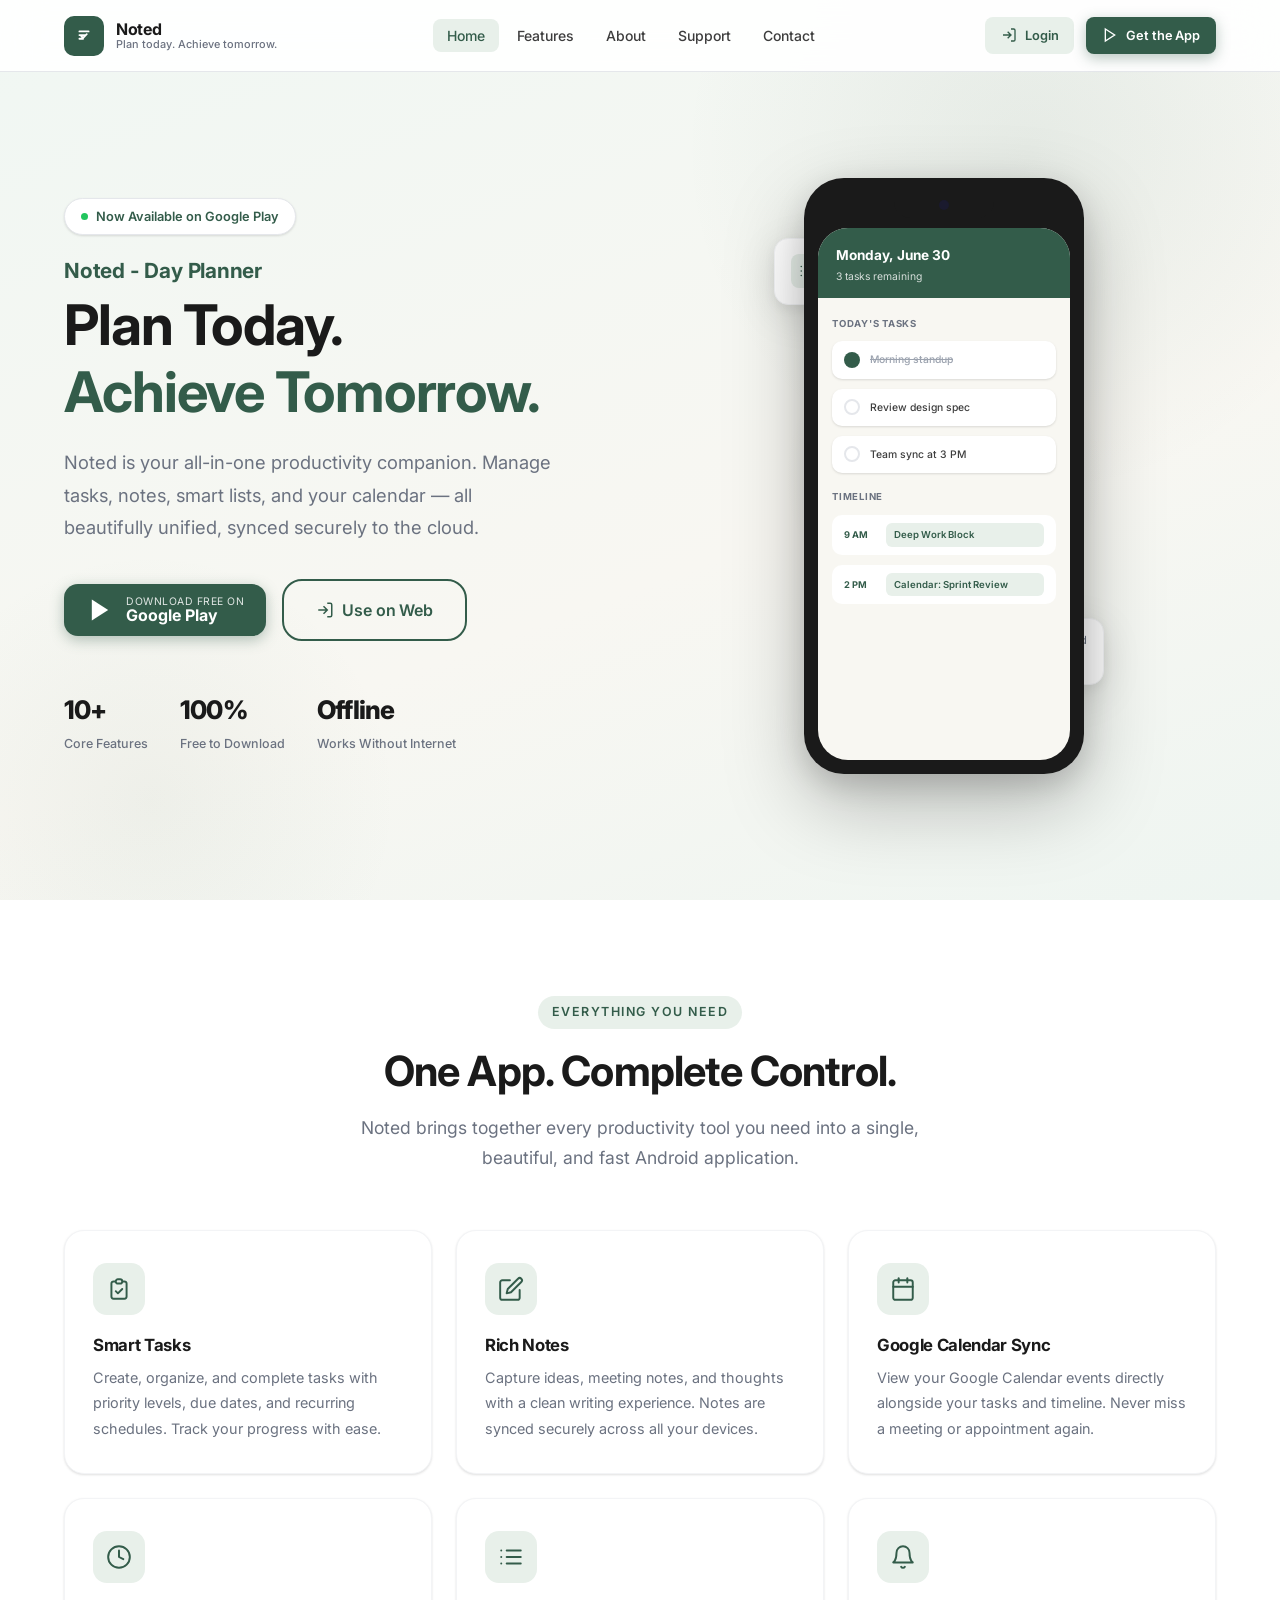
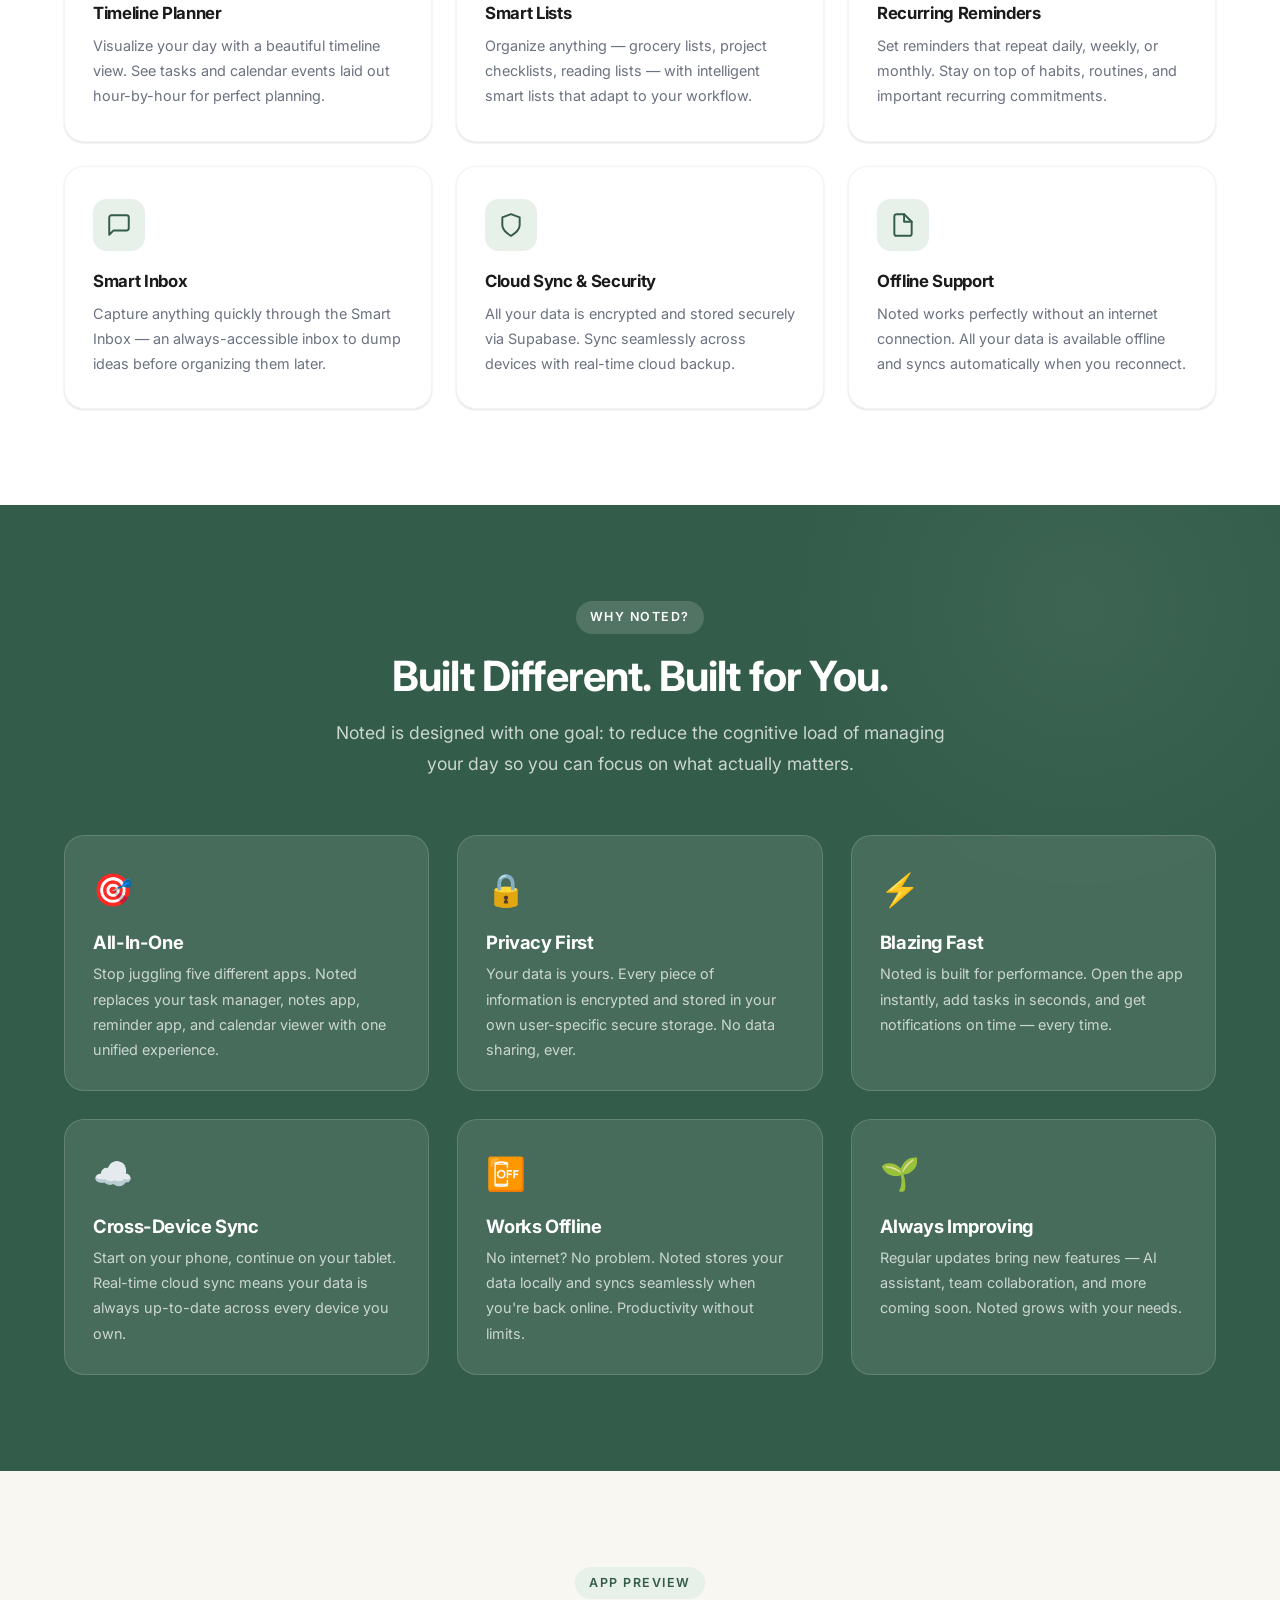
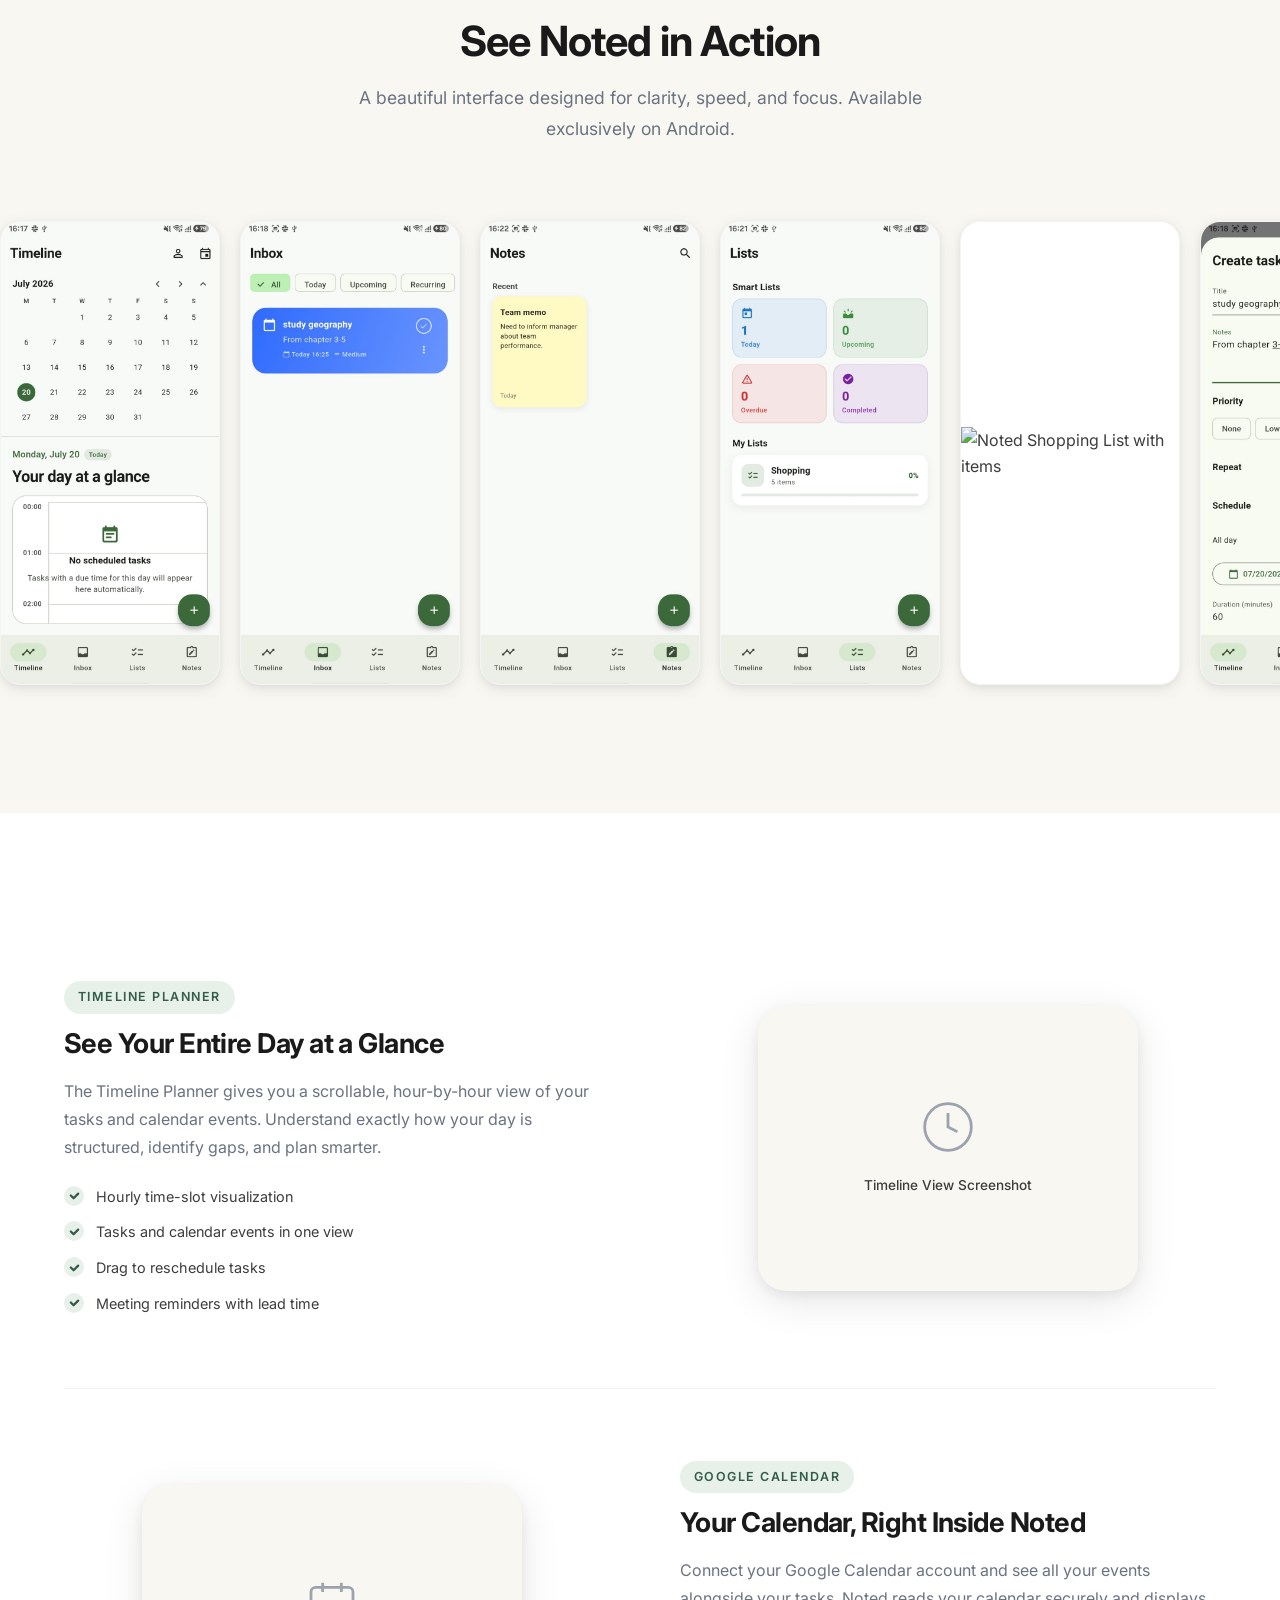
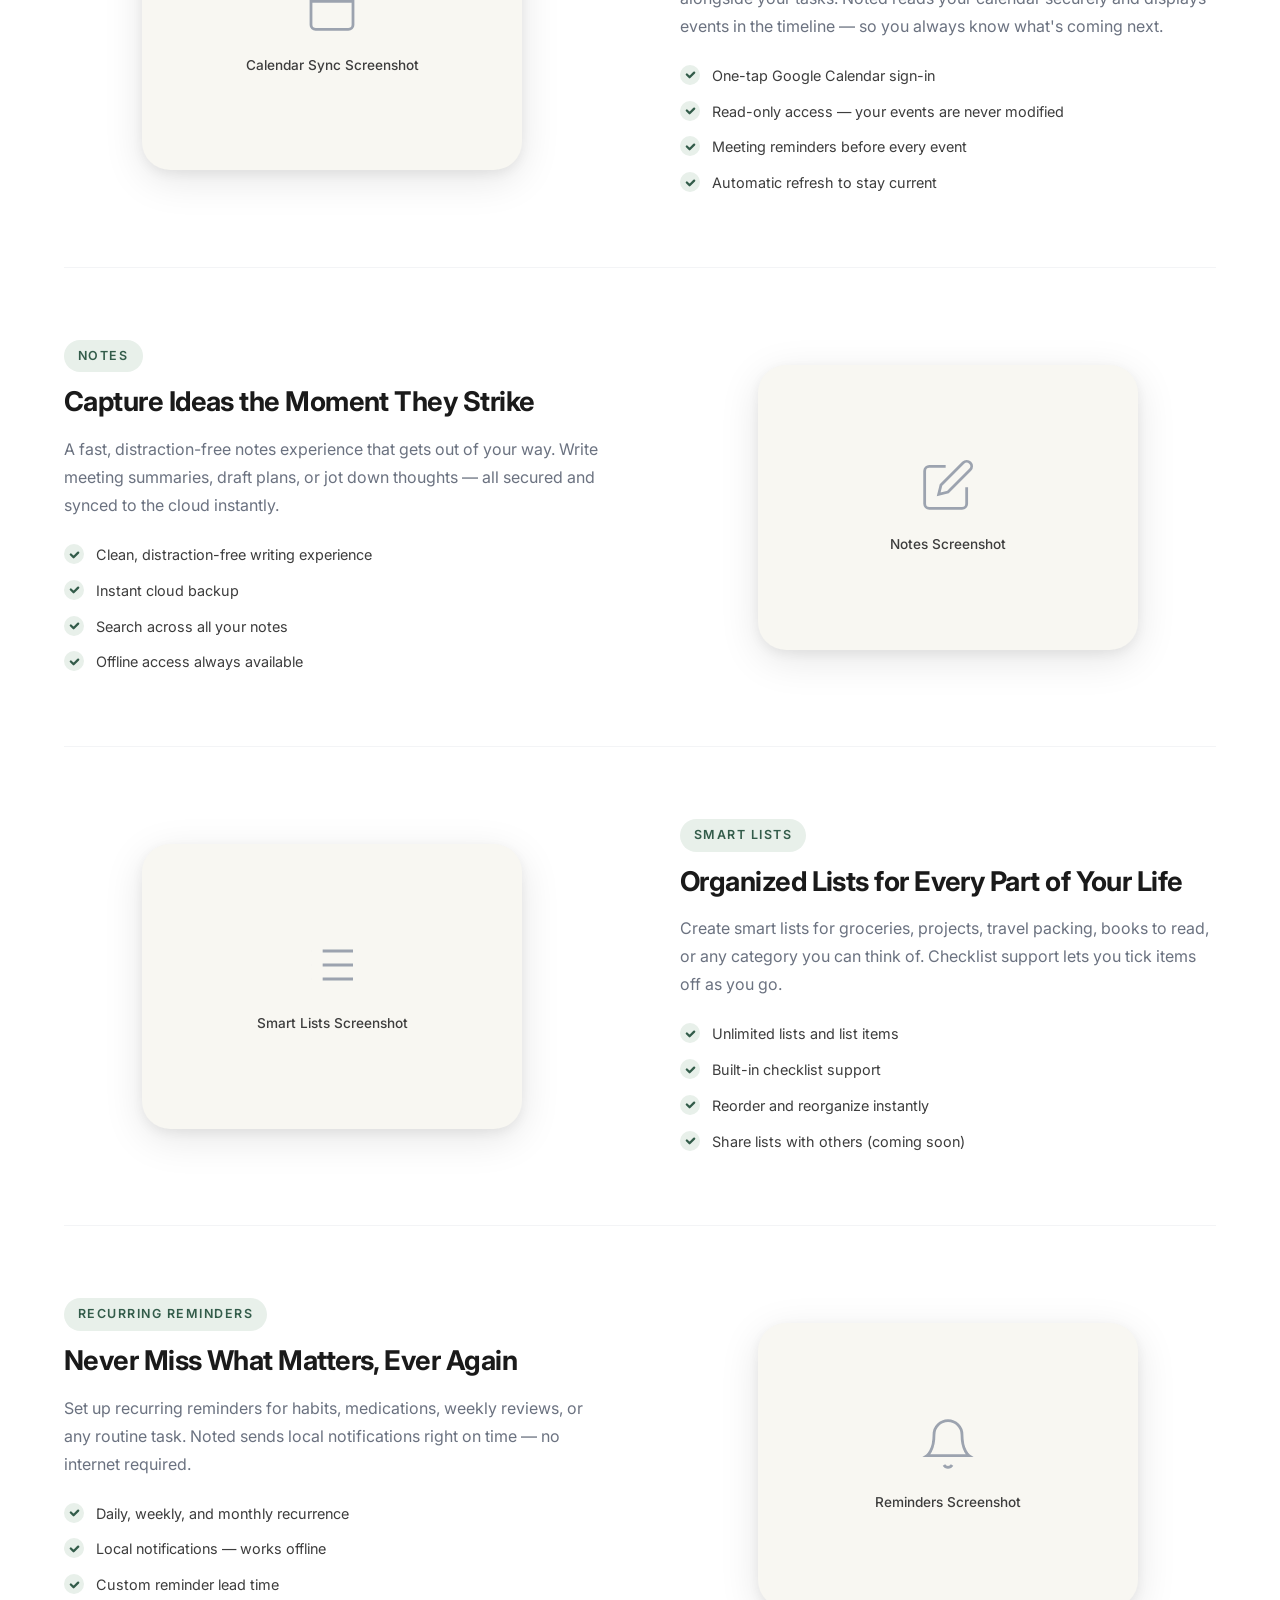
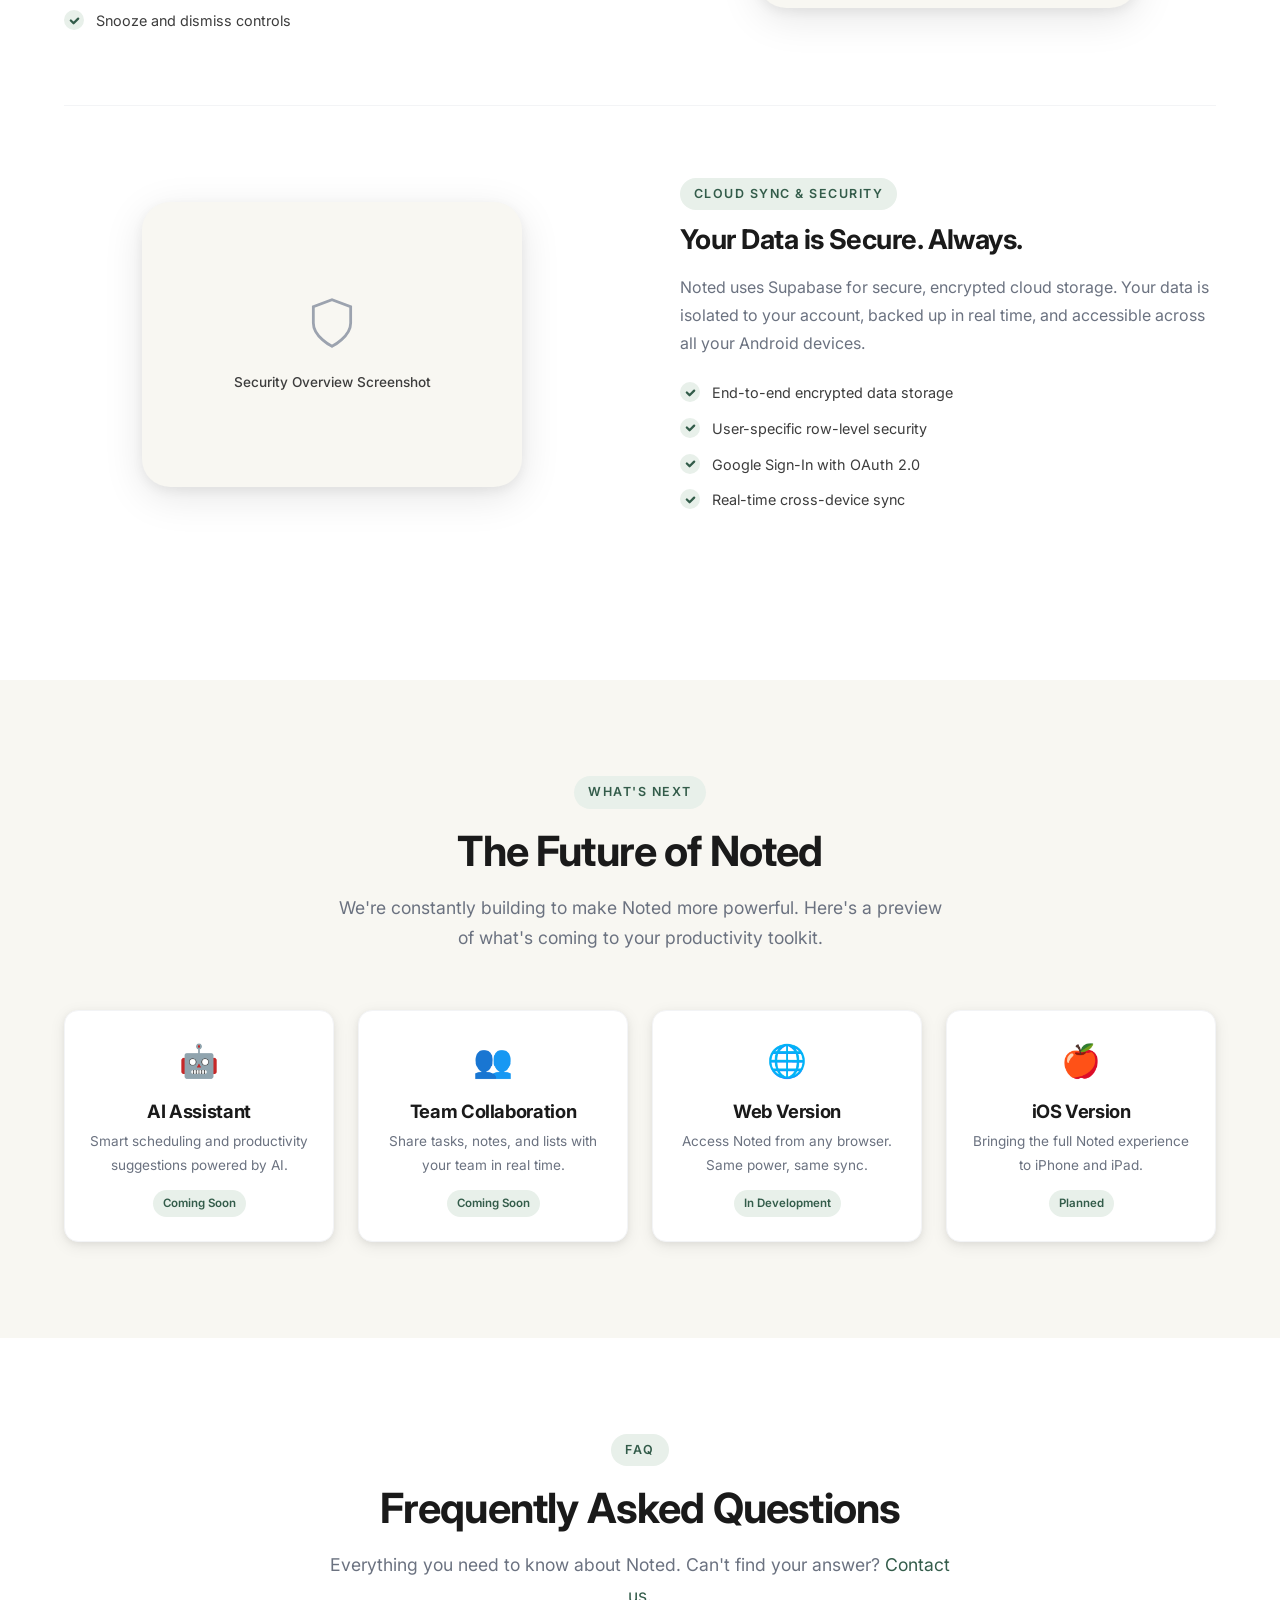
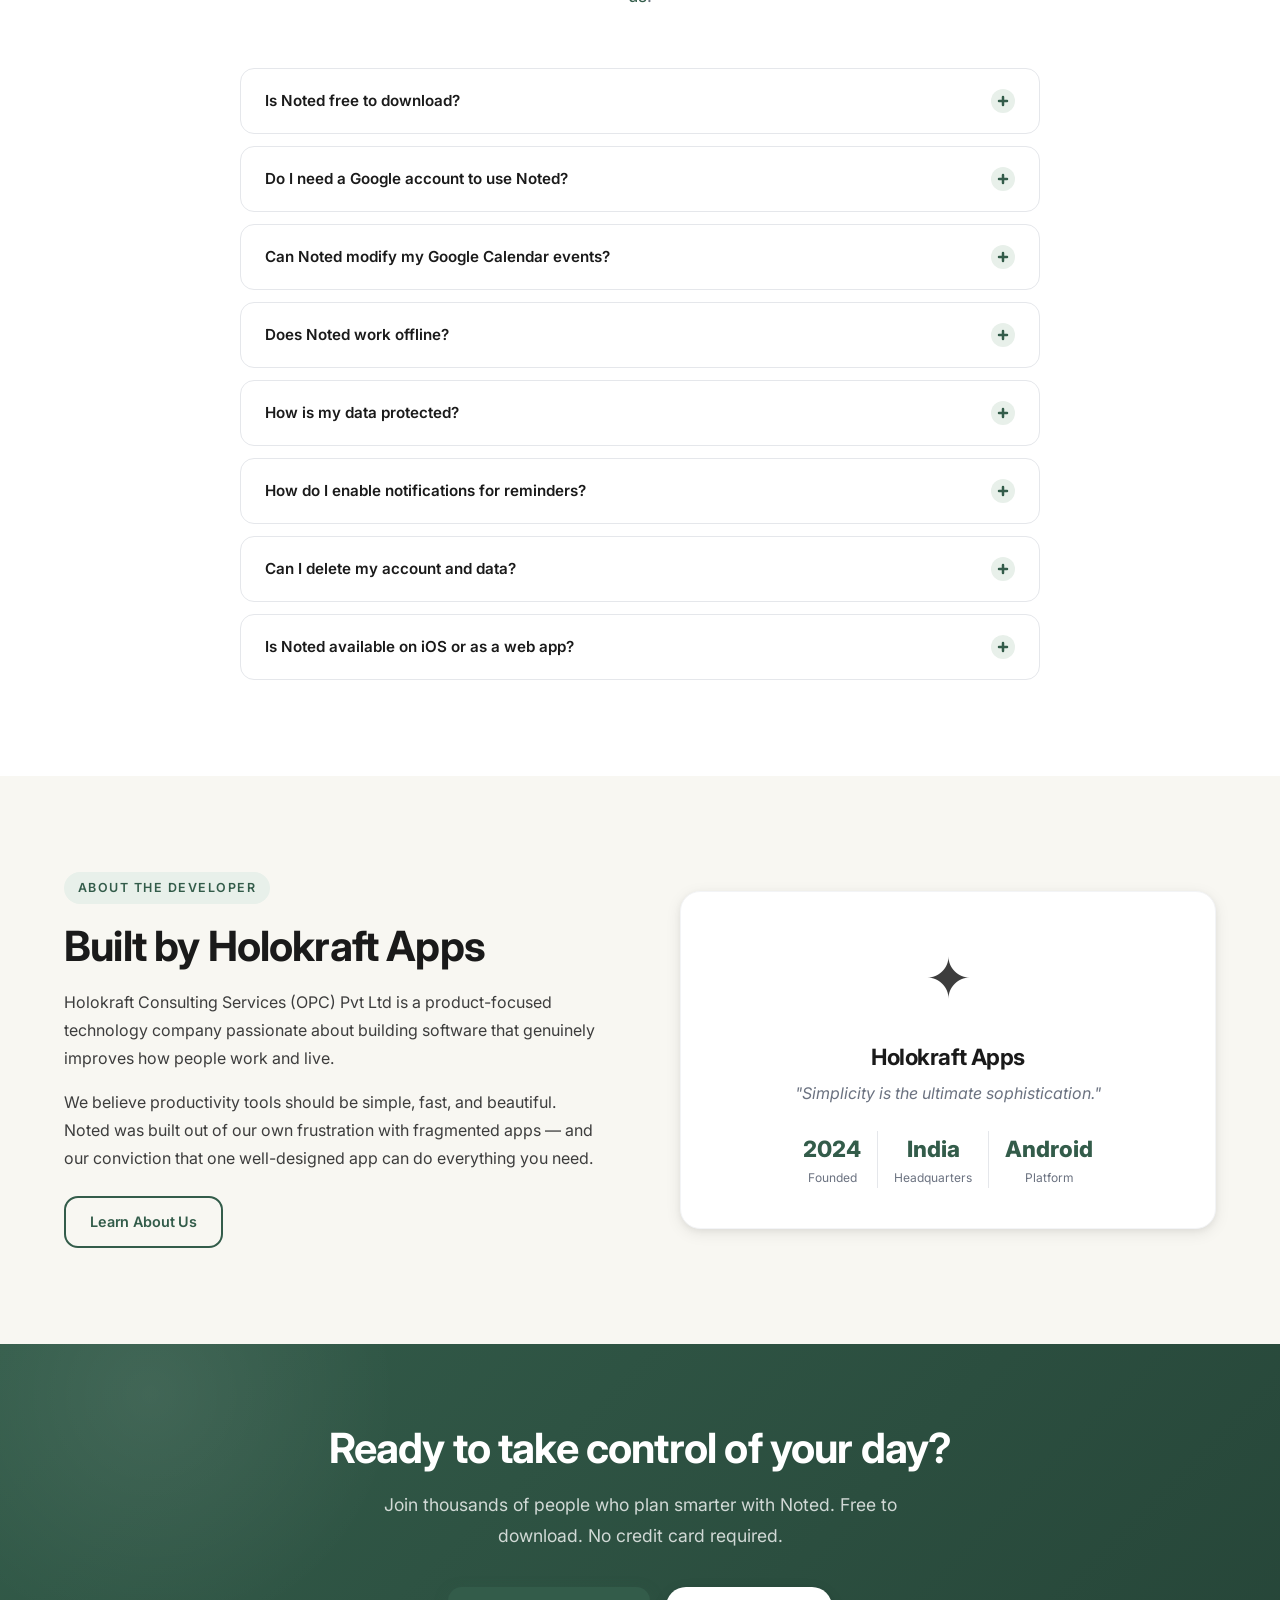
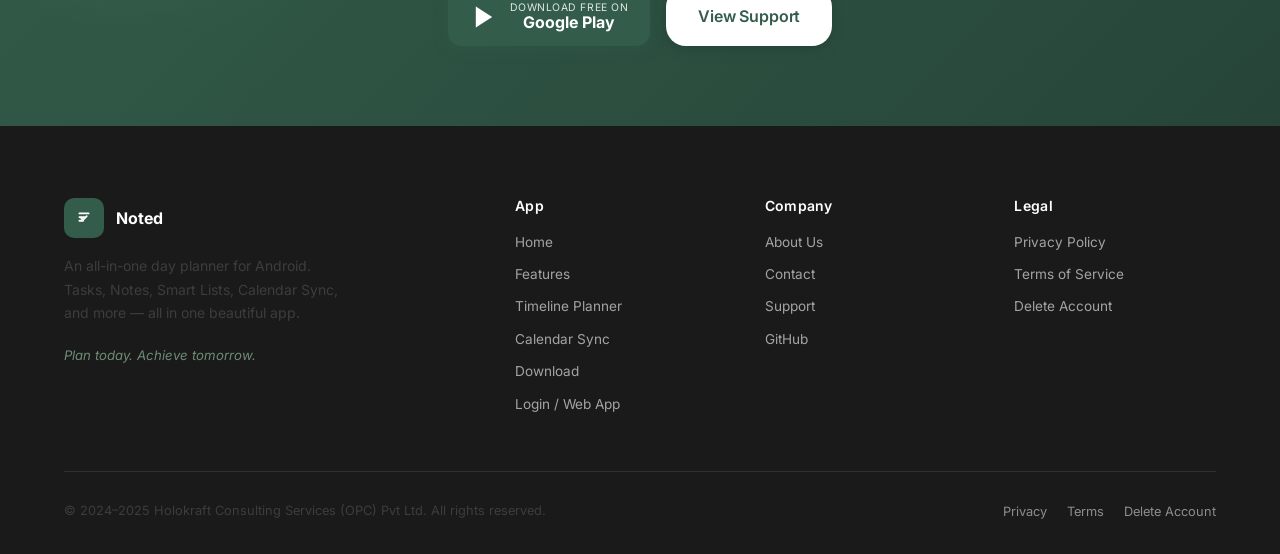
==== index.html @ 6a2d9801 "Initial commit: Noted landing website with Login button" ====
<!DOCTYPE html>
<html lang="en">
<head>
  <meta charset="UTF-8" />
  <meta name="viewport" content="width=device-width, initial-scale=1.0" />
  <meta name="google-site-verification" content="kivEXV7plf2TeI4MAMBoyVJ9rOgd-6QzUGLVrRalGFM" />
  <title>Noted - Day Planner | Plan Today. Achieve Tomorrow.</title>
  <meta name="description" content="Noted is an all-in-one day planner for Android. Manage tasks, notes, smart lists, calendar sync, and recurring reminders — all from one beautiful app. Download free on Google Play." />
  <meta name="keywords" content="day planner app, productivity app, task manager, google calendar sync, notes app, android planner, todo list, recurring reminders" />
  <meta name="author" content="Holokraft Consulting Services (OPC) Pvt Ltd" />
  <meta name="robots" content="index, follow" />
  <link rel="canonical" href="https://the-noted.in" />

  <!-- Open Graph -->
  <meta property="og:type" content="website" />
  <meta property="og:url" content="https://the-noted.in" />
  <meta property="og:title" content="Noted - Day Planner | Plan Today. Achieve Tomorrow." />
  <meta property="og:description" content="Noted is an all-in-one productivity app for Android. Tasks, Notes, Smart Lists, Google Calendar Sync, Timeline Planner, and more — all secured with cloud sync." />
  <meta property="og:image" content="https://the-noted.in/assets/images/og-image.png" />
  <meta property="og:image:width" content="1200" />
  <meta property="og:image:height" content="630" />
  <meta property="og:site_name" content="Noted - Day Planner" />

  <!-- Twitter Card -->
  <meta name="twitter:card" content="summary_large_image" />
  <meta name="twitter:title" content="Noted - Day Planner | Plan Today. Achieve Tomorrow." />
  <meta name="twitter:description" content="All-in-one productivity app for Android. Manage your day with Tasks, Notes, Smart Lists, Calendar Sync, and more." />
  <meta name="twitter:image" content="https://the-noted.in/assets/images/og-image.png" />

  <!-- Favicon -->
  <link rel="icon" type="image/svg+xml" href="assets/images/favicon.svg" />
  <link rel="alternate icon" href="assets/images/favicon.ico" />
  <link rel="apple-touch-icon" href="assets/images/apple-touch-icon.png" />

  <!-- Fonts -->
  <link rel="preconnect" href="https://fonts.googleapis.com" />
  <link rel="preconnect" href="https://fonts.gstatic.com" crossorigin />
  <link href="https://fonts.googleapis.com/css2?family=Inter:wght@400;500;600;700;800&display=swap" rel="stylesheet" />

  <!-- Stylesheet -->
  <link rel="stylesheet" href="assets/css/style.css" />

  <!-- Structured Data -->
  <script type="application/ld+json">
  {
    "@context": "https://schema.org",
    "@type": "MobileApplication",
    "name": "Noted - Day Planner",
    "description": "All-in-one productivity app for Android. Manage tasks, notes, smart lists, calendar sync, and recurring reminders.",
    "operatingSystem": "Android",
    "applicationCategory": "ProductivityApplication",
    "offers": { "@type": "Offer", "price": "0", "priceCurrency": "USD" },
    "author": {
      "@type": "Organization",
      "name": "Holokraft Consulting Services (OPC) Pvt Ltd",
      "url": "https://the-noted.in"
    },
    "url": "https://play.google.com/store/apps/details?id=com.holokraftinc.noted"
  }
  </script>
</head>
<body>

<!-- Preloader -->
<div class="preloader" aria-hidden="true">
  <div class="preloader-icon">
    <svg viewBox="0 0 24 24" aria-hidden="true"><path d="M9 12l2 2 4-4M21 12a9 9 0 11-18 0 9 9 0 0118 0z"/></svg>
  </div>
</div>

<!-- ── Navigation ─────────────────────────────────────── -->
<header>
  <nav class="navbar" role="navigation" aria-label="Main navigation">
    <div class="container navbar-inner">
      <a href="index.html" class="nav-brand" aria-label="Noted Home">
        <div class="nav-logo" aria-hidden="true">
          <svg viewBox="0 0 24 24" aria-hidden="true"><path d="M9 12l2 2 4-4M7 7h10M7 11h6M7 15h4"/></svg>
        </div>
        <div class="nav-brand-text">
          <span class="nav-brand-name">Noted</span>
          <span class="nav-brand-tagline">Plan today. Achieve tomorrow.</span>
        </div>
      </a>

      <ul class="nav-links" role="list">
        <li><a href="index.html" class="nav-link active">Home</a></li>
        <li><a href="#features" class="nav-link">Features</a></li>
        <li><a href="about.html" class="nav-link">About</a></li>
        <li><a href="support.html" class="nav-link">Support</a></li>
        <li><a href="contact.html" class="nav-link">Contact</a></li>
      </ul>

      <div class="nav-cta">
        <a href="https://the-noted.in/app/" class="btn btn-ghost btn-sm" aria-label="Login to Noted Web App">
          <svg width="16" height="16" viewBox="0 0 24 24" fill="none" stroke="currentColor" stroke-width="2" aria-hidden="true"><path d="M15 3h4a2 2 0 0 1 2 2v14a2 2 0 0 1-2 2h-4M10 17l5-5-5-5M15 12H3"/></svg>
          Login
        </a>
        <a href="https://play.google.com/store/apps/details?id=com.holokraftinc.noted" class="btn btn-primary btn-sm" target="_blank" rel="noopener noreferrer" aria-label="Download on Google Play">
          <svg width="16" height="16" viewBox="0 0 24 24" fill="none" stroke="currentColor" stroke-width="2" aria-hidden="true"><path d="M5 3l14 9-14 9V3z"/></svg>
          Get the App
        </a>
      </div>

      <button class="hamburger" aria-label="Toggle menu" aria-expanded="false" aria-controls="mobileMenu">
        <span></span><span></span><span></span>
      </button>
    </div>
  </nav>

  <!-- Mobile Menu -->
  <div class="mobile-menu" id="mobileMenu" role="menu">
    <a href="index.html" class="nav-link active" role="menuitem">Home</a>
    <a href="#features" class="nav-link" role="menuitem">Features</a>
    <a href="about.html" class="nav-link" role="menuitem">About</a>
    <a href="support.html" class="nav-link" role="menuitem">Support</a>
    <a href="contact.html" class="nav-link" role="menuitem">Contact</a>
    <a href="privacy.html" class="nav-link" role="menuitem">Privacy Policy</a>
    <div class="mobile-menu-cta">
      <a href="https://the-noted.in/app/" class="btn btn-outline" style="width:100%;justify-content:center;margin-bottom:8px;">Login to Web App</a>
      <a href="https://play.google.com/store/apps/details?id=com.holokraftinc.noted" class="btn btn-primary" target="_blank" rel="noopener noreferrer" style="width:100%;justify-content:center;">Download on Google Play</a>
    </div>
  </div>
</header>

<main>

<!-- ── Hero Section ───────────────────────────────────── -->
<section class="hero" aria-labelledby="hero-heading">
  <div class="container">
    <div class="hero-inner">
      <div class="hero-content">
        <div class="hero-badge">
          <span class="hero-badge-dot" aria-hidden="true"></span>
          Now Available on Google Play
        </div>

        <h1 class="hero-title" id="hero-heading">
          <span style="font-size:clamp(1rem,2.5vw,1.3rem);font-weight:700;color:var(--primary);letter-spacing:-0.01em;display:block;margin-bottom:8px;">Noted - Day Planner</span>
          Plan Today.<br/>
          <span class="highlight">Achieve Tomorrow.</span>
        </h1>

        <p class="hero-subtitle">
          Noted is your all-in-one productivity companion. Manage tasks, notes, smart lists, and your calendar — all beautifully unified, synced securely to the cloud.
        </p>

        <div class="hero-actions">
          <a href="https://play.google.com/store/apps/details?id=com.holokraftinc.noted" class="play-badge" target="_blank" rel="noopener noreferrer" aria-label="Get Noted on Google Play">
            <svg class="play-badge-icon" viewBox="0 0 24 24" fill="none" stroke="white" stroke-width="1.5" aria-hidden="true"><path d="M5 3l14 9-14 9V3z" fill="white" stroke="none"/></svg>
            <div class="play-badge-text">
              <span class="play-badge-sub">Download Free on</span>
              <span class="play-badge-name">Google Play</span>
            </div>
          </a>
          <a href="https://the-noted.in/app/" class="btn btn-outline btn-lg" aria-label="Login to Noted Web App">
            <svg width="18" height="18" viewBox="0 0 24 24" fill="none" stroke="currentColor" stroke-width="2" aria-hidden="true"><path d="M15 3h4a2 2 0 0 1 2 2v14a2 2 0 0 1-2 2h-4M10 17l5-5-5-5M15 12H3"/></svg>
            Use on Web
          </a>
        </div>

        <div class="hero-stats" role="list">
          <div class="hero-stat" role="listitem">
            <span class="hero-stat-value">10+</span>
            <span class="hero-stat-label">Core Features</span>
          </div>
          <div class="hero-stat" role="listitem">
            <span class="hero-stat-value">100%</span>
            <span class="hero-stat-label">Free to Download</span>
          </div>
          <div class="hero-stat" role="listitem">
            <span class="hero-stat-value">Offline</span>
            <span class="hero-stat-label">Works Without Internet</span>
          </div>
        </div>
      </div>

      <!-- Phone Mockup -->
      <div class="hero-visual" aria-hidden="true">
        <div class="hero-phone-wrapper">
          <div class="hero-phone-glow"></div>
          <div class="hero-phone">
            <div class="phone-mockup">
              <div class="phone-notch"></div>
              <div class="phone-screen">
                <div class="phone-app-bar">
                  <div class="phone-app-bar-title">Monday, June 30</div>
                  <div class="phone-app-bar-date">3 tasks remaining</div>
                </div>
                <div class="phone-content">
                  <div class="phone-timeline-label">Today's Tasks</div>
                  <div class="phone-task">
                    <div class="phone-task-check done"></div>
                    <span class="phone-task-text done">Morning standup</span>
                  </div>
                  <div class="phone-task">
                    <div class="phone-task-check todo"></div>
                    <span class="phone-task-text">Review design spec</span>
                  </div>
                  <div class="phone-task">
                    <div class="phone-task-check todo"></div>
                    <span class="phone-task-text">Team sync at 3 PM</span>
                  </div>

                  <div class="phone-timeline-label" style="margin-top:6px;">Timeline</div>
                  <div class="phone-time-slot">
                    <span class="phone-time">9 AM</span>
                    <div class="phone-event">
                      <div class="phone-event-title">Deep Work Block</div>
                    </div>
                  </div>
                  <div class="phone-time-slot">
                    <span class="phone-time">2 PM</span>
                    <div class="phone-event">
                      <div class="phone-event-title">Calendar: Sprint Review</div>
                    </div>
                  </div>
                </div>
              </div>
            </div>
          </div>

          <!-- Floating Cards -->
          <div class="floating-card floating-card-1">
            <div class="fc-icon">
              <svg viewBox="0 0 24 24" aria-hidden="true"><path d="M8 6h13M8 12h13M8 18h13M3 6h.01M3 12h.01M3 18h.01" stroke-linecap="round"/></svg>
            </div>
            <div>
              <div class="fc-label">Tasks Today</div>
              <div class="fc-value">4 / 7 Done</div>
            </div>
          </div>

          <div class="floating-card floating-card-2">
            <div class="fc-icon">
              <svg viewBox="0 0 24 24" aria-hidden="true"><rect x="3" y="4" width="18" height="18" rx="2" ry="2"/><line x1="16" y1="2" x2="16" y2="6"/><line x1="8" y1="2" x2="8" y2="6"/><line x1="3" y1="10" x2="21" y2="10"/></svg>
            </div>
            <div>
              <div class="fc-label">Calendar Synced</div>
              <div class="fc-value">3 Events</div>
            </div>
          </div>
        </div>
      </div>
    </div>
  </div>
</section>

<!-- ── Features Overview ──────────────────────────────── -->
<section class="section-pad bg-white" id="features" aria-labelledby="features-heading">
  <div class="container">
    <div class="section-header centered fade-in">
      <div class="section-label">Everything You Need</div>
      <h2 class="section-title" id="features-heading">One App. Complete Control.</h2>
      <p class="section-subtitle">Noted brings together every productivity tool you need into a single, beautiful, and fast Android application.</p>
    </div>

    <div class="features-grid">
      <!-- Feature 1 -->
      <article class="feature-card fade-in fade-in-delay-1">
        <div class="feature-icon" aria-hidden="true">
          <svg viewBox="0 0 24 24"><path d="M9 5H7a2 2 0 00-2 2v12a2 2 0 002 2h10a2 2 0 002-2V7a2 2 0 00-2-2h-2M9 5a2 2 0 002 2h2a2 2 0 002-2M9 5a2 2 0 012-2h2a2 2 0 012 2m-6 9l2 2 4-4"/></svg>
        </div>
        <h4>Smart Tasks</h4>
        <p>Create, organize, and complete tasks with priority levels, due dates, and recurring schedules. Track your progress with ease.</p>
      </article>

      <!-- Feature 2 -->
      <article class="feature-card fade-in fade-in-delay-2">
        <div class="feature-icon" aria-hidden="true">
          <svg viewBox="0 0 24 24"><path d="M11 4H4a2 2 0 00-2 2v14a2 2 0 002 2h14a2 2 0 002-2v-7"/><path d="M18.5 2.5a2.121 2.121 0 013 3L12 15l-4 1 1-4 9.5-9.5z"/></svg>
        </div>
        <h4>Rich Notes</h4>
        <p>Capture ideas, meeting notes, and thoughts with a clean writing experience. Notes are synced securely across all your devices.</p>
      </article>

      <!-- Feature 3 -->
      <article class="feature-card fade-in fade-in-delay-3">
        <div class="feature-icon" aria-hidden="true">
          <svg viewBox="0 0 24 24"><rect x="3" y="4" width="18" height="18" rx="2" ry="2"/><line x1="16" y1="2" x2="16" y2="6"/><line x1="8" y1="2" x2="8" y2="6"/><line x1="3" y1="10" x2="21" y2="10"/></svg>
        </div>
        <h4>Google Calendar Sync</h4>
        <p>View your Google Calendar events directly alongside your tasks and timeline. Never miss a meeting or appointment again.</p>
      </article>

      <!-- Feature 4 -->
      <article class="feature-card fade-in fade-in-delay-1">
        <div class="feature-icon" aria-hidden="true">
          <svg viewBox="0 0 24 24"><circle cx="12" cy="12" r="10"/><polyline points="12 6 12 12 16 14"/></svg>
        </div>
        <h4>Timeline Planner</h4>
        <p>Visualize your day with a beautiful timeline view. See tasks and calendar events laid out hour-by-hour for perfect planning.</p>
      </article>

      <!-- Feature 5 -->
      <article class="feature-card fade-in fade-in-delay-2">
        <div class="feature-icon" aria-hidden="true">
          <svg viewBox="0 0 24 24"><line x1="8" y1="6" x2="21" y2="6"/><line x1="8" y1="12" x2="21" y2="12"/><line x1="8" y1="18" x2="21" y2="18"/><line x1="3" y1="6" x2="3.01" y2="6"/><line x1="3" y1="12" x2="3.01" y2="12"/><line x1="3" y1="18" x2="3.01" y2="18"/></svg>
        </div>
        <h4>Smart Lists</h4>
        <p>Organize anything — grocery lists, project checklists, reading lists — with intelligent smart lists that adapt to your workflow.</p>
      </article>

      <!-- Feature 6 -->
      <article class="feature-card fade-in fade-in-delay-3">
        <div class="feature-icon" aria-hidden="true">
          <svg viewBox="0 0 24 24"><path d="M18 8A6 6 0 006 8c0 7-3 9-3 9h18s-3-2-3-9"/><path d="M13.73 21a2 2 0 01-3.46 0"/></svg>
        </div>
        <h4>Recurring Reminders</h4>
        <p>Set reminders that repeat daily, weekly, or monthly. Stay on top of habits, routines, and important recurring commitments.</p>
      </article>

      <!-- Feature 7 -->
      <article class="feature-card fade-in fade-in-delay-1">
        <div class="feature-icon" aria-hidden="true">
          <svg viewBox="0 0 24 24"><path d="M21 15a2 2 0 01-2 2H7l-4 4V5a2 2 0 012-2h14a2 2 0 012 2z"/></svg>
        </div>
        <h4>Smart Inbox</h4>
        <p>Capture anything quickly through the Smart Inbox — an always-accessible inbox to dump ideas before organizing them later.</p>
      </article>

      <!-- Feature 8 -->
      <article class="feature-card fade-in fade-in-delay-2">
        <div class="feature-icon" aria-hidden="true">
          <svg viewBox="0 0 24 24"><path d="M12 22s8-4 8-10V5l-8-3-8 3v7c0 6 8 10 8 10z"/></svg>
        </div>
        <h4>Cloud Sync & Security</h4>
        <p>All your data is encrypted and stored securely via Supabase. Sync seamlessly across devices with real-time cloud backup.</p>
      </article>

      <!-- Feature 9 -->
      <article class="feature-card fade-in fade-in-delay-3">
        <div class="feature-icon" aria-hidden="true">
          <svg viewBox="0 0 24 24"><path d="M13 2H6a2 2 0 00-2 2v16a2 2 0 002 2h12a2 2 0 002-2V9z"/><polyline points="13 2 13 9 20 9"/></svg>
        </div>
        <h4>Offline Support</h4>
        <p>Noted works perfectly without an internet connection. All your data is available offline and syncs automatically when you reconnect.</p>
      </article>
    </div>
  </div>
</section>

<!-- ── Why Choose Noted ───────────────────────────────── -->
<section class="why-choose" aria-labelledby="why-heading">
  <div class="container">
    <div class="section-header centered fade-in" style="position:relative;z-index:1;">
      <div class="section-label">Why Noted?</div>
      <h2 class="section-title" id="why-heading">Built Different. Built for You.</h2>
      <p class="section-subtitle">Noted is designed with one goal: to reduce the cognitive load of managing your day so you can focus on what actually matters.</p>
    </div>

    <div class="grid-3" style="position:relative;z-index:1;">
      <div class="why-card fade-in fade-in-delay-1">
        <div class="why-card-icon" aria-hidden="true">🎯</div>
        <h4>All-In-One</h4>
        <p>Stop juggling five different apps. Noted replaces your task manager, notes app, reminder app, and calendar viewer with one unified experience.</p>
      </div>
      <div class="why-card fade-in fade-in-delay-2">
        <div class="why-card-icon" aria-hidden="true">🔒</div>
        <h4>Privacy First</h4>
        <p>Your data is yours. Every piece of information is encrypted and stored in your own user-specific secure storage. No data sharing, ever.</p>
      </div>
      <div class="why-card fade-in fade-in-delay-3">
        <div class="why-card-icon" aria-hidden="true">⚡</div>
        <h4>Blazing Fast</h4>
        <p>Noted is built for performance. Open the app instantly, add tasks in seconds, and get notifications on time — every time.</p>
      </div>
      <div class="why-card fade-in fade-in-delay-1">
        <div class="why-card-icon" aria-hidden="true">☁️</div>
        <h4>Cross-Device Sync</h4>
        <p>Start on your phone, continue on your tablet. Real-time cloud sync means your data is always up-to-date across every device you own.</p>
      </div>
      <div class="why-card fade-in fade-in-delay-2">
        <div class="why-card-icon" aria-hidden="true">📴</div>
        <h4>Works Offline</h4>
        <p>No internet? No problem. Noted stores your data locally and syncs seamlessly when you're back online. Productivity without limits.</p>
      </div>
      <div class="why-card fade-in fade-in-delay-3">
        <div class="why-card-icon" aria-hidden="true">🌱</div>
        <h4>Always Improving</h4>
        <p>Regular updates bring new features — AI assistant, team collaboration, and more coming soon. Noted grows with your needs.</p>
      </div>
    </div>
  </div>
</section>

<!-- ── App Screenshots ─────────────────────────────────── -->
<section class="screenshots-section" aria-labelledby="screenshots-heading">
  <div class="container">
    <div class="section-header centered fade-in">
      <div class="section-label">App Preview</div>
      <h2 class="section-title" id="screenshots-heading">See Noted in Action</h2>
      <p class="section-subtitle">A beautiful interface designed for clarity, speed, and focus. Available exclusively on Android.</p>
    </div>
  </div>
  <div class="screenshots-scroll" role="list" aria-label="App screenshots">
    <div class="screenshot-item" role="listitem">
      <img src="assets/images/screenshots/timeline.png" alt="Noted Timeline View showing daily schedule and tasks" loading="lazy" />
    </div>
    <div class="screenshot-item" role="listitem">
      <img src="assets/images/screenshots/inbox.png" alt="Noted Inbox showing task list with priority and schedule" loading="lazy" />
    </div>
    <div class="screenshot-item" role="listitem">
      <img src="assets/images/screenshots/notes.png" alt="Noted Notes screen showing team memo" loading="lazy" />
    </div>
    <div class="screenshot-item" role="listitem">
      <img src="assets/images/screenshots/lists.png" alt="Noted Smart Lists showing Today, Upcoming, Overdue and Completed" loading="lazy" />
    </div>
    <div class="screenshot-item" role="listitem">
      <img src="assets/images/screenshots/shopping.png" alt="Noted Shopping List with items" loading="lazy" />
    </div>
    <div class="screenshot-item" role="listitem">
      <img src="assets/images/screenshots/create-task.png" alt="Noted Create Task screen with priority and schedule options" loading="lazy" />
    </div>
  </div>
</section>

<!-- ── Timeline Planner Spotlight ────────────────────────── -->
<section class="section-pad" id="timeline" aria-labelledby="timeline-heading">
  <div class="container">
    <div class="feature-spotlight">
      <div class="feature-spot-content fade-in">
        <div class="section-label">Timeline Planner</div>
        <h3 id="timeline-heading">See Your Entire Day at a Glance</h3>
        <p>The Timeline Planner gives you a scrollable, hour-by-hour view of your tasks and calendar events. Understand exactly how your day is structured, identify gaps, and plan smarter.</p>
        <ul class="feature-list">
          <li class="feature-list-item">
            <span class="check" aria-hidden="true"><svg viewBox="0 0 12 12"><path d="M2 6l3 3 5-5" stroke-linecap="round" stroke-linejoin="round"/></svg></span>
            Hourly time-slot visualization
          </li>
          <li class="feature-list-item">
            <span class="check" aria-hidden="true"><svg viewBox="0 0 12 12"><path d="M2 6l3 3 5-5" stroke-linecap="round" stroke-linejoin="round"/></svg></span>
            Tasks and calendar events in one view
          </li>
          <li class="feature-list-item">
            <span class="check" aria-hidden="true"><svg viewBox="0 0 12 12"><path d="M2 6l3 3 5-5" stroke-linecap="round" stroke-linejoin="round"/></svg></span>
            Drag to reschedule tasks
          </li>
          <li class="feature-list-item">
            <span class="check" aria-hidden="true"><svg viewBox="0 0 12 12"><path d="M2 6l3 3 5-5" stroke-linecap="round" stroke-linejoin="round"/></svg></span>
            Meeting reminders with lead time
          </li>
        </ul>
      </div>
      <div class="feature-spot-visual fade-in">
        <div class="feature-spot-image" aria-label="Timeline planner screenshot placeholder">
          <div style="text-align:center;color:var(--text-light);padding:24px;">
            <svg width="56" height="56" viewBox="0 0 24 24" fill="none" stroke="currentColor" stroke-width="1.2" aria-hidden="true"><circle cx="12" cy="12" r="10"/><polyline points="12 6 12 12 16 14"/></svg>
            <p style="margin-top:12px;font-size:0.85rem;font-weight:500;">Timeline View Screenshot</p>
          </div>
        </div>
      </div>
    </div>

    <!-- Google Calendar Sync -->
    <div class="feature-spotlight reverse" id="calendar" aria-labelledby="calendar-heading">
      <div class="feature-spot-content fade-in">
        <div class="section-label">Google Calendar</div>
        <h3 id="calendar-heading">Your Calendar, Right Inside Noted</h3>
        <p>Connect your Google Calendar account and see all your events alongside your tasks. Noted reads your calendar securely and displays events in the timeline — so you always know what's coming next.</p>
        <ul class="feature-list">
          <li class="feature-list-item">
            <span class="check" aria-hidden="true"><svg viewBox="0 0 12 12"><path d="M2 6l3 3 5-5" stroke-linecap="round" stroke-linejoin="round"/></svg></span>
            One-tap Google Calendar sign-in
          </li>
          <li class="feature-list-item">
            <span class="check" aria-hidden="true"><svg viewBox="0 0 12 12"><path d="M2 6l3 3 5-5" stroke-linecap="round" stroke-linejoin="round"/></svg></span>
            Read-only access — your events are never modified
          </li>
          <li class="feature-list-item">
            <span class="check" aria-hidden="true"><svg viewBox="0 0 12 12"><path d="M2 6l3 3 5-5" stroke-linecap="round" stroke-linejoin="round"/></svg></span>
            Meeting reminders before every event
          </li>
          <li class="feature-list-item">
            <span class="check" aria-hidden="true"><svg viewBox="0 0 12 12"><path d="M2 6l3 3 5-5" stroke-linecap="round" stroke-linejoin="round"/></svg></span>
            Automatic refresh to stay current
          </li>
        </ul>
      </div>
      <div class="feature-spot-visual fade-in">
        <div class="feature-spot-image" aria-label="Google Calendar sync screenshot placeholder">
          <div style="text-align:center;color:var(--text-light);padding:24px;">
            <svg width="56" height="56" viewBox="0 0 24 24" fill="none" stroke="currentColor" stroke-width="1.2" aria-hidden="true"><rect x="3" y="4" width="18" height="18" rx="2"/><line x1="3" y1="10" x2="21" y2="10"/><line x1="8" y1="2" x2="8" y2="6"/><line x1="16" y1="2" x2="16" y2="6"/></svg>
            <p style="margin-top:12px;font-size:0.85rem;font-weight:500;">Calendar Sync Screenshot</p>
          </div>
        </div>
      </div>
    </div>

    <!-- Notes -->
    <div class="feature-spotlight" id="notes" aria-labelledby="notes-heading">
      <div class="feature-spot-content fade-in">
        <div class="section-label">Notes</div>
        <h3 id="notes-heading">Capture Ideas the Moment They Strike</h3>
        <p>A fast, distraction-free notes experience that gets out of your way. Write meeting summaries, draft plans, or jot down thoughts — all secured and synced to the cloud instantly.</p>
        <ul class="feature-list">
          <li class="feature-list-item">
            <span class="check" aria-hidden="true"><svg viewBox="0 0 12 12"><path d="M2 6l3 3 5-5" stroke-linecap="round" stroke-linejoin="round"/></svg></span>
            Clean, distraction-free writing experience
          </li>
          <li class="feature-list-item">
            <span class="check" aria-hidden="true"><svg viewBox="0 0 12 12"><path d="M2 6l3 3 5-5" stroke-linecap="round" stroke-linejoin="round"/></svg></span>
            Instant cloud backup
          </li>
          <li class="feature-list-item">
            <span class="check" aria-hidden="true"><svg viewBox="0 0 12 12"><path d="M2 6l3 3 5-5" stroke-linecap="round" stroke-linejoin="round"/></svg></span>
            Search across all your notes
          </li>
          <li class="feature-list-item">
            <span class="check" aria-hidden="true"><svg viewBox="0 0 12 12"><path d="M2 6l3 3 5-5" stroke-linecap="round" stroke-linejoin="round"/></svg></span>
            Offline access always available
          </li>
        </ul>
      </div>
      <div class="feature-spot-visual fade-in">
        <div class="feature-spot-image" aria-label="Notes feature screenshot placeholder">
          <div style="text-align:center;color:var(--text-light);padding:24px;">
            <svg width="56" height="56" viewBox="0 0 24 24" fill="none" stroke="currentColor" stroke-width="1.2" aria-hidden="true"><path d="M11 4H4a2 2 0 00-2 2v14a2 2 0 002 2h14a2 2 0 002-2v-7"/><path d="M18.5 2.5a2.121 2.121 0 013 3L12 15l-4 1 1-4 9.5-9.5z"/></svg>
            <p style="margin-top:12px;font-size:0.85rem;font-weight:500;">Notes Screenshot</p>
          </div>
        </div>
      </div>
    </div>

    <!-- Smart Lists -->
    <div class="feature-spotlight reverse" id="lists" aria-labelledby="lists-heading">
      <div class="feature-spot-content fade-in">
        <div class="section-label">Smart Lists</div>
        <h3 id="lists-heading">Organized Lists for Every Part of Your Life</h3>
        <p>Create smart lists for groceries, projects, travel packing, books to read, or any category you can think of. Checklist support lets you tick items off as you go.</p>
        <ul class="feature-list">
          <li class="feature-list-item">
            <span class="check" aria-hidden="true"><svg viewBox="0 0 12 12"><path d="M2 6l3 3 5-5" stroke-linecap="round" stroke-linejoin="round"/></svg></span>
            Unlimited lists and list items
          </li>
          <li class="feature-list-item">
            <span class="check" aria-hidden="true"><svg viewBox="0 0 12 12"><path d="M2 6l3 3 5-5" stroke-linecap="round" stroke-linejoin="round"/></svg></span>
            Built-in checklist support
          </li>
          <li class="feature-list-item">
            <span class="check" aria-hidden="true"><svg viewBox="0 0 12 12"><path d="M2 6l3 3 5-5" stroke-linecap="round" stroke-linejoin="round"/></svg></span>
            Reorder and reorganize instantly
          </li>
          <li class="feature-list-item">
            <span class="check" aria-hidden="true"><svg viewBox="0 0 12 12"><path d="M2 6l3 3 5-5" stroke-linecap="round" stroke-linejoin="round"/></svg></span>
            Share lists with others (coming soon)
          </li>
        </ul>
      </div>
      <div class="feature-spot-visual fade-in">
        <div class="feature-spot-image" aria-label="Smart lists screenshot placeholder">
          <div style="text-align:center;color:var(--text-light);padding:24px;">
            <svg width="56" height="56" viewBox="0 0 24 24" fill="none" stroke="currentColor" stroke-width="1.2" aria-hidden="true"><line x1="8" y1="6" x2="21" y2="6"/><line x1="8" y1="12" x2="21" y2="12"/><line x1="8" y1="18" x2="21" y2="18"/><line x1="3" y1="6" x2="3.01" y2="6"/><line x1="3" y1="12" x2="3.01" y2="12"/><line x1="3" y1="18" x2="3.01" y2="18"/></svg>
            <p style="margin-top:12px;font-size:0.85rem;font-weight:500;">Smart Lists Screenshot</p>
          </div>
        </div>
      </div>
    </div>

    <!-- Recurring Reminders -->
    <div class="feature-spotlight" id="reminders" aria-labelledby="reminders-heading">
      <div class="feature-spot-content fade-in">
        <div class="section-label">Recurring Reminders</div>
        <h3 id="reminders-heading">Never Miss What Matters, Ever Again</h3>
        <p>Set up recurring reminders for habits, medications, weekly reviews, or any routine task. Noted sends local notifications right on time — no internet required.</p>
        <ul class="feature-list">
          <li class="feature-list-item">
            <span class="check" aria-hidden="true"><svg viewBox="0 0 12 12"><path d="M2 6l3 3 5-5" stroke-linecap="round" stroke-linejoin="round"/></svg></span>
            Daily, weekly, and monthly recurrence
          </li>
          <li class="feature-list-item">
            <span class="check" aria-hidden="true"><svg viewBox="0 0 12 12"><path d="M2 6l3 3 5-5" stroke-linecap="round" stroke-linejoin="round"/></svg></span>
            Local notifications — works offline
          </li>
          <li class="feature-list-item">
            <span class="check" aria-hidden="true"><svg viewBox="0 0 12 12"><path d="M2 6l3 3 5-5" stroke-linecap="round" stroke-linejoin="round"/></svg></span>
            Custom reminder lead time
          </li>
          <li class="feature-list-item">
            <span class="check" aria-hidden="true"><svg viewBox="0 0 12 12"><path d="M2 6l3 3 5-5" stroke-linecap="round" stroke-linejoin="round"/></svg></span>
            Snooze and dismiss controls
          </li>
        </ul>
      </div>
      <div class="feature-spot-visual fade-in">
        <div class="feature-spot-image" aria-label="Reminders feature screenshot placeholder">
          <div style="text-align:center;color:var(--text-light);padding:24px;">
            <svg width="56" height="56" viewBox="0 0 24 24" fill="none" stroke="currentColor" stroke-width="1.2" aria-hidden="true"><path d="M18 8A6 6 0 006 8c0 7-3 9-3 9h18s-3-2-3-9"/><path d="M13.73 21a2 2 0 01-3.46 0"/></svg>
            <p style="margin-top:12px;font-size:0.85rem;font-weight:500;">Reminders Screenshot</p>
          </div>
        </div>
      </div>
    </div>

    <!-- Cloud Sync & Security -->
    <div class="feature-spotlight reverse" id="security" aria-labelledby="security-heading">
      <div class="feature-spot-content fade-in">
        <div class="section-label">Cloud Sync &amp; Security</div>
        <h3 id="security-heading">Your Data is Secure. Always.</h3>
        <p>Noted uses Supabase for secure, encrypted cloud storage. Your data is isolated to your account, backed up in real time, and accessible across all your Android devices.</p>
        <ul class="feature-list">
          <li class="feature-list-item">
            <span class="check" aria-hidden="true"><svg viewBox="0 0 12 12"><path d="M2 6l3 3 5-5" stroke-linecap="round" stroke-linejoin="round"/></svg></span>
            End-to-end encrypted data storage
          </li>
          <li class="feature-list-item">
            <span class="check" aria-hidden="true"><svg viewBox="0 0 12 12"><path d="M2 6l3 3 5-5" stroke-linecap="round" stroke-linejoin="round"/></svg></span>
            User-specific row-level security
          </li>
          <li class="feature-list-item">
            <span class="check" aria-hidden="true"><svg viewBox="0 0 12 12"><path d="M2 6l3 3 5-5" stroke-linecap="round" stroke-linejoin="round"/></svg></span>
            Google Sign-In with OAuth 2.0
          </li>
          <li class="feature-list-item">
            <span class="check" aria-hidden="true"><svg viewBox="0 0 12 12"><path d="M2 6l3 3 5-5" stroke-linecap="round" stroke-linejoin="round"/></svg></span>
            Real-time cross-device sync
          </li>
        </ul>
      </div>
      <div class="feature-spot-visual fade-in">
        <div class="feature-spot-image" aria-label="Cloud sync and security screenshot placeholder">
          <div style="text-align:center;color:var(--text-light);padding:24px;">
            <svg width="56" height="56" viewBox="0 0 24 24" fill="none" stroke="currentColor" stroke-width="1.2" aria-hidden="true"><path d="M12 22s8-4 8-10V5l-8-3-8 3v7c0 6 8 10 8 10z"/></svg>
            <p style="margin-top:12px;font-size:0.85rem;font-weight:500;">Security Overview Screenshot</p>
          </div>
        </div>
      </div>
    </div>
  </div>
</section>

<!-- ── Coming Soon ────────────────────────────────────── -->
<section class="section-pad bg-secondary" aria-labelledby="coming-heading">
  <div class="container">
    <div class="section-header centered fade-in">
      <div class="section-label">What's Next</div>
      <h2 class="section-title" id="coming-heading">The Future of Noted</h2>
      <p class="section-subtitle">We're constantly building to make Noted more powerful. Here's a preview of what's coming to your productivity toolkit.</p>
    </div>
    <div class="grid-4 fade-in">
      <div class="card card-sm" style="text-align:center;">
        <div style="font-size:2rem;margin-bottom:12px;" aria-hidden="true">🤖</div>
        <h4 style="margin-bottom:8px;">AI Assistant</h4>
        <p style="font-size:0.85rem;color:var(--text-muted);">Smart scheduling and productivity suggestions powered by AI.</p>
        <span class="badge badge-primary mt-12">Coming Soon</span>
      </div>
      <div class="card card-sm" style="text-align:center;">
        <div style="font-size:2rem;margin-bottom:12px;" aria-hidden="true">👥</div>
        <h4 style="margin-bottom:8px;">Team Collaboration</h4>
        <p style="font-size:0.85rem;color:var(--text-muted);">Share tasks, notes, and lists with your team in real time.</p>
        <span class="badge badge-primary mt-12">Coming Soon</span>
      </div>
      <div class="card card-sm" style="text-align:center;">
        <div style="font-size:2rem;margin-bottom:12px;" aria-hidden="true">🌐</div>
        <h4 style="margin-bottom:8px;">Web Version</h4>
        <p style="font-size:0.85rem;color:var(--text-muted);">Access Noted from any browser. Same power, same sync.</p>
        <span class="badge badge-primary mt-12">In Development</span>
      </div>
      <div class="card card-sm" style="text-align:center;">
        <div style="font-size:2rem;margin-bottom:12px;" aria-hidden="true">🍎</div>
        <h4 style="margin-bottom:8px;">iOS Version</h4>
        <p style="font-size:0.85rem;color:var(--text-muted);">Bringing the full Noted experience to iPhone and iPad.</p>
        <span class="badge badge-primary mt-12">Planned</span>
      </div>
    </div>
  </div>
</section>

<!-- ── FAQ ────────────────────────────────────────────── -->
<section class="section-pad" id="faq" aria-labelledby="faq-heading">
  <div class="container">
    <div class="section-header centered fade-in">
      <div class="section-label">FAQ</div>
      <h2 class="section-title" id="faq-heading">Frequently Asked Questions</h2>
      <p class="section-subtitle">Everything you need to know about Noted. Can't find your answer? <a href="contact.html">Contact us</a>.</p>
    </div>

    <div class="faq-list fade-in">
      <div class="faq-item">
        <button class="faq-question" aria-expanded="false">
          <span class="faq-question-text">Is Noted free to download?</span>
          <div class="faq-icon" aria-hidden="true"><svg viewBox="0 0 12 12"><path d="M6 2v8M2 6h8" stroke-linecap="round"/></svg></div>
        </button>
        <div class="faq-answer"><div class="faq-answer-inner">Yes, Noted is completely free to download on Google Play. All core features — tasks, notes, smart lists, reminders, Google Calendar sync, and cloud sync — are available at no cost. We may introduce optional premium features in the future, but the core experience will always remain free.</div></div>
      </div>

      <div class="faq-item">
        <button class="faq-question" aria-expanded="false">
          <span class="faq-question-text">Do I need a Google account to use Noted?</span>
          <div class="faq-icon" aria-hidden="true"><svg viewBox="0 0 12 12"><path d="M6 2v8M2 6h8" stroke-linecap="round"/></svg></div>
        </button>
        <div class="faq-answer"><div class="faq-answer-inner">Yes, Noted uses Google Sign-In for authentication. This lets us securely identify you and associate your data with your account for cloud sync. We only access your basic profile information (name and email) and, only if you choose, your Google Calendar data for event display.</div></div>
      </div>

      <div class="faq-item">
        <button class="faq-question" aria-expanded="false">
          <span class="faq-question-text">Can Noted modify my Google Calendar events?</span>
          <div class="faq-icon" aria-hidden="true"><svg viewBox="0 0 12 12"><path d="M6 2v8M2 6h8" stroke-linecap="round"/></svg></div>
        </button>
        <div class="faq-answer"><div class="faq-answer-inner">No. Noted only reads your Google Calendar events to display them inside the app alongside your tasks and timeline. We never create, edit, delete, or modify any of your Google Calendar events. Your calendar data is read-only within Noted.</div></div>
      </div>

      <div class="faq-item">
        <button class="faq-question" aria-expanded="false">
          <span class="faq-question-text">Does Noted work offline?</span>
          <div class="faq-icon" aria-hidden="true"><svg viewBox="0 0 12 12"><path d="M6 2v8M2 6h8" stroke-linecap="round"/></svg></div>
        </button>
        <div class="faq-answer"><div class="faq-answer-inner">Yes! Noted stores your tasks, notes, and lists locally on your device. You can create, view, and edit all your data without an internet connection. When you reconnect to the internet, Noted automatically syncs your changes to the cloud, keeping everything up to date across your devices.</div></div>
      </div>

      <div class="faq-item">
        <button class="faq-question" aria-expanded="false">
          <span class="faq-question-text">How is my data protected?</span>
          <div class="faq-icon" aria-hidden="true"><svg viewBox="0 0 12 12"><path d="M6 2v8M2 6h8" stroke-linecap="round"/></svg></div>
        </button>
        <div class="faq-answer"><div class="faq-answer-inner">Your data is stored securely using Supabase, which uses row-level security to ensure only you can access your own data. All data is transmitted over encrypted HTTPS connections, and your account is protected by Google's OAuth 2.0 authentication — one of the industry's most secure authentication standards.</div></div>
      </div>

      <div class="faq-item">
        <button class="faq-question" aria-expanded="false">
          <span class="faq-question-text">How do I enable notifications for reminders?</span>
          <div class="faq-icon" aria-hidden="true"><svg viewBox="0 0 12 12"><path d="M6 2v8M2 6h8" stroke-linecap="round"/></svg></div>
        </button>
        <div class="faq-answer"><div class="faq-answer-inner">When you first set a reminder, Noted will ask for notification permission on Android. Grant the permission to receive on-time alerts. You can also go to your Android Settings → Apps → Noted → Notifications and enable them manually. Reminders work using local notifications, so they fire even without an internet connection.</div></div>
      </div>

      <div class="faq-item">
        <button class="faq-question" aria-expanded="false">
          <span class="faq-question-text">Can I delete my account and data?</span>
          <div class="faq-icon" aria-hidden="true"><svg viewBox="0 0 12 12"><path d="M6 2v8M2 6h8" stroke-linecap="round"/></svg></div>
        </button>
        <div class="faq-answer"><div class="faq-answer-inner">Yes, absolutely. You can delete your account directly from within the Noted app under Settings → Account → Delete Account. You can also visit our <a href="delete-account.html">Account Deletion page</a> for detailed instructions. All your personal data — tasks, notes, lists, and reminders — will be permanently removed within 30 days of your deletion request.</div></div>
      </div>

      <div class="faq-item">
        <button class="faq-question" aria-expanded="false">
          <span class="faq-question-text">Is Noted available on iOS or as a web app?</span>
          <div class="faq-icon" aria-hidden="true"><svg viewBox="0 0 12 12"><path d="M6 2v8M2 6h8" stroke-linecap="round"/></svg></div>
        </button>
        <div class="faq-answer"><div class="faq-answer-inner">Currently, Noted is available exclusively on Android. We are actively developing a web version and an iOS app. These will be announced on this website and through the Google Play listing. Sign up for updates or follow us on GitHub to stay informed about upcoming releases.</div></div>
      </div>
    </div>
  </div>
</section>

<!-- ── About Holokraft ─────────────────────────────────── -->
<section class="section-pad bg-secondary" aria-labelledby="about-section-heading">
  <div class="container">
    <div class="grid-2 fade-in" style="align-items:center;gap:80px;">
      <div>
        <div class="section-label">About the Developer</div>
        <h2 id="about-section-heading" style="margin-bottom:16px;">Built by Holokraft Apps</h2>
        <p style="margin-bottom:16px;">Holokraft Consulting Services (OPC) Pvt Ltd is a product-focused technology company passionate about building software that genuinely improves how people work and live.</p>
        <p style="margin-bottom:24px;">We believe productivity tools should be simple, fast, and beautiful. Noted was built out of our own frustration with fragmented apps — and our conviction that one well-designed app can do everything you need.</p>
        <a href="about.html" class="btn btn-outline">Learn About Us</a>
      </div>
      <div>
        <div class="card" style="text-align:center;padding:40px;">
          <div style="font-size:3.5rem;margin-bottom:20px;" aria-hidden="true">✦</div>
          <h3 style="margin-bottom:8px;font-size:1.4rem;">Holokraft Apps</h3>
          <p style="color:var(--text-muted);font-style:italic;margin-bottom:24px;">"Simplicity is the ultimate sophistication."</p>
          <div style="display:flex;gap:16px;justify-content:center;flex-wrap:wrap;">
            <div style="text-align:center;">
              <div style="font-size:1.4rem;font-weight:800;color:var(--primary);">2024</div>
              <div style="font-size:0.75rem;color:var(--text-muted);">Founded</div>
            </div>
            <div style="width:1px;background:var(--border);"></div>
            <div style="text-align:center;">
              <div style="font-size:1.4rem;font-weight:800;color:var(--primary);">India</div>
              <div style="font-size:0.75rem;color:var(--text-muted);">Headquarters</div>
            </div>
            <div style="width:1px;background:var(--border);"></div>
            <div style="text-align:center;">
              <div style="font-size:1.4rem;font-weight:800;color:var(--primary);">Android</div>
              <div style="font-size:0.75rem;color:var(--text-muted);">Platform</div>
            </div>
          </div>
        </div>
      </div>
    </div>
  </div>
</section>

<!-- ── CTA Banner ──────────────────────────────────────── -->
<section class="cta-banner" aria-labelledby="cta-heading">
  <div class="container">
    <h2 id="cta-heading" class="fade-in">Ready to take control of your day?</h2>
    <p class="fade-in">Join thousands of people who plan smarter with Noted. Free to download. No credit card required.</p>
    <div class="cta-actions fade-in">
      <a href="https://play.google.com/store/apps/details?id=com.holokraftinc.noted" class="play-badge" target="_blank" rel="noopener noreferrer" aria-label="Download Noted on Google Play">
        <svg class="play-badge-icon" viewBox="0 0 24 24" fill="white" aria-hidden="true"><path d="M5 3l14 9-14 9V3z"/></svg>
        <div class="play-badge-text">
          <span class="play-badge-sub">Download Free on</span>
          <span class="play-badge-name">Google Play</span>
        </div>
      </a>
      <a href="support.html" class="btn btn-white btn-lg">View Support</a>
    </div>
  </div>
</section>

</main>

<!-- ── Footer ─────────────────────────────────────────── -->
<footer class="footer" role="contentinfo">
  <div class="container">
    <div class="footer-grid">
      <div class="footer-brand">
        <div class="footer-logo">
          <div class="footer-logo-icon" aria-hidden="true">
            <svg viewBox="0 0 24 24" aria-hidden="true"><path d="M9 12l2 2 4-4M7 7h10M7 11h6M7 15h4"/></svg>
          </div>
          <span class="footer-brand-name">Noted</span>
        </div>
        <p>An all-in-one day planner for Android. Tasks, Notes, Smart Lists, Calendar Sync, and more — all in one beautiful app.</p>
        <div class="footer-tagline">Plan today. Achieve tomorrow.</div>
      </div>

      <div class="footer-col">
        <h5>App</h5>
        <nav class="footer-links" aria-label="App navigation">
          <a href="index.html">Home</a>
          <a href="#features">Features</a>
          <a href="#timeline">Timeline Planner</a>
          <a href="#calendar">Calendar Sync</a>
          <a href="https://play.google.com/store/apps/details?id=com.holokraftinc.noted" target="_blank" rel="noopener noreferrer">Download</a>
          <a href="https://the-noted.in/app/">Login / Web App</a>
        </nav>
      </div>

      <div class="footer-col">
        <h5>Company</h5>
        <nav class="footer-links" aria-label="Company navigation">
          <a href="about.html">About Us</a>
          <a href="contact.html">Contact</a>
          <a href="support.html">Support</a>
          <a href="https://github.com/holokraftinc" target="_blank" rel="noopener noreferrer">GitHub</a>
        </nav>
      </div>

      <div class="footer-col">
        <h5>Legal</h5>
        <nav class="footer-links" aria-label="Legal navigation">
          <a href="privacy.html">Privacy Policy</a>
          <a href="terms.html">Terms of Service</a>
          <a href="delete-account.html">Delete Account</a>
        </nav>
      </div>
    </div>

    <div class="footer-bottom">
      <p class="footer-copy">&copy; 2024–2025 Holokraft Consulting Services (OPC) Pvt Ltd. All rights reserved.</p>
      <div class="footer-legal">
        <a href="privacy.html">Privacy</a>
        <a href="terms.html">Terms</a>
        <a href="delete-account.html">Delete Account</a>
      </div>
    </div>
  </div>
</footer>

<!-- Scroll to Top -->
<button class="scroll-top" aria-label="Scroll to top">
  <svg viewBox="0 0 24 24" aria-hidden="true"><path d="M18 15l-6-6-6 6" stroke-linecap="round" stroke-linejoin="round"/></svg>
</button>

<script src="assets/js/script.js" defer></script>
</body>
</html>
---- assets/css/style.css ----
/* =========================================================
   Noted - Day Planner | Main Stylesheet
   Holokraft Consulting Services (OPC) Pvt Ltd
   ========================================================= */

/* ── Variables ─────────────────────────────────────────── */
:root {
  --primary:        #335C4A;
  --primary-dark:   #264538;
  --primary-light:  #4A7A62;
  --secondary:      #F8F7F2;
  --accent:         #6E8B74;
  --accent-light:   #E8F0EA;
  --text-dark:      #1A1A1A;
  --text-body:      #3D3D3D;
  --text-muted:     #6B7280;
  --text-light:     #9CA3AF;
  --white:          #FFFFFF;
  --border:         #E5E7EB;
  --border-light:   #F3F4F6;
  --shadow-sm:      0 1px 3px rgba(0,0,0,0.08), 0 1px 2px rgba(0,0,0,0.05);
  --shadow-md:      0 4px 16px rgba(0,0,0,0.08), 0 2px 6px rgba(0,0,0,0.05);
  --shadow-lg:      0 10px 40px rgba(0,0,0,0.10), 0 4px 12px rgba(0,0,0,0.06);
  --shadow-xl:      0 20px 60px rgba(0,0,0,0.12);
  --radius-sm:      8px;
  --radius-md:      14px;
  --radius-lg:      20px;
  --radius-xl:      28px;
  --radius-full:    9999px;
  --transition:     0.3s cubic-bezier(0.4, 0, 0.2, 1);
  --font-sans:      'Inter', -apple-system, BlinkMacSystemFont, 'Segoe UI', Roboto, sans-serif;
  --max-width:      1200px;
  --nav-height:     72px;
}

/* ── Reset & Base ───────────────────────────────────────── */
*, *::before, *::after { box-sizing: border-box; margin: 0; padding: 0; }

html {
  scroll-behavior: smooth;
  -webkit-text-size-adjust: 100%;
  font-size: 16px;
}

body {
  font-family: var(--font-sans);
  color: var(--text-body);
  background: var(--white);
  line-height: 1.65;
  -webkit-font-smoothing: antialiased;
  -moz-osx-font-smoothing: grayscale;
  overflow-x: hidden;
}

img { max-width: 100%; height: auto; display: block; }
a  { color: var(--primary); text-decoration: none; transition: color var(--transition); }
a:hover { color: var(--primary-dark); }
ul, ol { list-style: none; }
button, input, textarea, select { font-family: inherit; font-size: inherit; }

/* ── Typography ─────────────────────────────────────────── */
h1, h2, h3, h4, h5, h6 {
  color: var(--text-dark);
  font-weight: 700;
  line-height: 1.2;
  letter-spacing: -0.02em;
}
h1 { font-size: clamp(2.2rem, 5vw, 3.5rem); }
h2 { font-size: clamp(1.8rem, 4vw, 2.6rem); }
h3 { font-size: clamp(1.3rem, 3vw, 1.7rem); }
h4 { font-size: 1.15rem; }
h5 { font-size: 1rem; }
p  { color: var(--text-body); line-height: 1.75; }

.text-muted   { color: var(--text-muted); }
.text-primary { color: var(--primary); }
.text-center  { text-align: center; }
.text-sm      { font-size: 0.875rem; }
.text-xs      { font-size: 0.75rem; }
.fw-500       { font-weight: 500; }
.fw-600       { font-weight: 600; }

/* ── Layout ─────────────────────────────────────────────── */
.container {
  width: 100%;
  max-width: var(--max-width);
  margin: 0 auto;
  padding: 0 24px;
}
.section-pad { padding: 96px 0; }
.section-pad-sm { padding: 64px 0; }

.grid-2 { display: grid; grid-template-columns: repeat(2, 1fr); gap: 32px; }
.grid-3 { display: grid; grid-template-columns: repeat(3, 1fr); gap: 28px; }
.grid-4 { display: grid; grid-template-columns: repeat(4, 1fr); gap: 24px; }

.flex      { display: flex; }
.flex-col  { flex-direction: column; }
.items-center { align-items: center; }
.justify-center { justify-content: center; }
.justify-between { justify-content: space-between; }
.gap-8     { gap: 8px; }
.gap-12    { gap: 12px; }
.gap-16    { gap: 16px; }
.gap-24    { gap: 24px; }
.gap-32    { gap: 32px; }

/* ── Section Labels ─────────────────────────────────────── */
.section-label {
  display: inline-flex;
  align-items: center;
  gap: 8px;
  font-size: 0.78rem;
  font-weight: 600;
  letter-spacing: 0.12em;
  text-transform: uppercase;
  color: var(--primary);
  background: var(--accent-light);
  padding: 6px 14px;
  border-radius: var(--radius-full);
  margin-bottom: 18px;
}
.section-title {
  font-size: clamp(1.8rem, 4vw, 2.6rem);
  margin-bottom: 16px;
}
.section-subtitle {
  font-size: 1.1rem;
  color: var(--text-muted);
  max-width: 620px;
  line-height: 1.75;
}
.section-header { margin-bottom: 56px; }
.section-header.centered { text-align: center; }
.section-header.centered .section-subtitle { margin: 0 auto; }

/* ── Navigation ─────────────────────────────────────────── */
.navbar {
  position: fixed;
  top: 0; left: 0; right: 0;
  z-index: 1000;
  height: var(--nav-height);
  background: rgba(255,255,255,0.92);
  backdrop-filter: blur(20px);
  -webkit-backdrop-filter: blur(20px);
  border-bottom: 1px solid var(--border);
  transition: box-shadow var(--transition), background var(--transition);
}
.navbar.scrolled {
  box-shadow: var(--shadow-md);
  background: rgba(255,255,255,0.98);
}
.navbar-inner {
  display: flex;
  align-items: center;
  justify-content: space-between;
  height: 100%;
}
.nav-brand {
  display: flex;
  align-items: center;
  gap: 12px;
  text-decoration: none;
}
.nav-logo {
  width: 40px; height: 40px;
  background: var(--primary);
  border-radius: 10px;
  display: flex;
  align-items: center;
  justify-content: center;
  flex-shrink: 0;
}
.nav-logo svg { width: 22px; height: 22px; fill: none; stroke: white; stroke-width: 2; stroke-linecap: round; }
.nav-brand-text { display: flex; flex-direction: column; line-height: 1; }
.nav-brand-name { font-size: 1rem; font-weight: 700; color: var(--text-dark); letter-spacing: -0.02em; }
.nav-brand-tagline { font-size: 0.68rem; color: var(--text-muted); font-weight: 500; margin-top: 2px; }

.nav-links {
  display: flex;
  align-items: center;
  gap: 4px;
}
.nav-link {
  font-size: 0.875rem;
  font-weight: 500;
  color: var(--text-body);
  padding: 8px 14px;
  border-radius: var(--radius-sm);
  transition: background var(--transition), color var(--transition);
}
.nav-link:hover { background: var(--accent-light); color: var(--primary); }
.nav-link.active { color: var(--primary); background: var(--accent-light); }

.nav-cta {
  display: flex;
  align-items: center;
  gap: 12px;
}

.hamburger {
  display: none;
  flex-direction: column;
  gap: 5px;
  background: none;
  border: none;
  cursor: pointer;
  padding: 8px;
  border-radius: var(--radius-sm);
  transition: background var(--transition);
}
.hamburger:hover { background: var(--accent-light); }
.hamburger span {
  display: block;
  width: 22px; height: 2px;
  background: var(--text-dark);
  border-radius: 2px;
  transition: transform var(--transition), opacity var(--transition);
}
.hamburger.open span:nth-child(1) { transform: translateY(7px) rotate(45deg); }
.hamburger.open span:nth-child(2) { opacity: 0; }
.hamburger.open span:nth-child(3) { transform: translateY(-7px) rotate(-45deg); }

.mobile-menu {
  display: none;
  position: fixed;
  top: var(--nav-height);
  left: 0; right: 0;
  background: var(--white);
  border-bottom: 1px solid var(--border);
  padding: 16px 24px 24px;
  z-index: 999;
  box-shadow: var(--shadow-lg);
  flex-direction: column;
  gap: 4px;
}
.mobile-menu.open { display: flex; }
.mobile-menu .nav-link { padding: 12px 16px; font-size: 1rem; }
.mobile-menu-cta { margin-top: 12px; padding-top: 16px; border-top: 1px solid var(--border); }

/* ── Buttons ─────────────────────────────────────────────── */
.btn {
  display: inline-flex;
  align-items: center;
  gap: 8px;
  padding: 12px 24px;
  border-radius: var(--radius-md);
  font-weight: 600;
  font-size: 0.9rem;
  cursor: pointer;
  border: none;
  transition: all var(--transition);
  text-decoration: none;
  white-space: nowrap;
  letter-spacing: -0.01em;
}
.btn-primary {
  background: var(--primary);
  color: var(--white);
  box-shadow: 0 4px 14px rgba(51,92,74,0.35);
}
.btn-primary:hover {
  background: var(--primary-dark);
  color: var(--white);
  box-shadow: 0 6px 20px rgba(51,92,74,0.4);
  transform: translateY(-1px);
}
.btn-outline {
  background: transparent;
  color: var(--primary);
  border: 2px solid var(--primary);
}
.btn-outline:hover {
  background: var(--primary);
  color: var(--white);
  transform: translateY(-1px);
}
.btn-ghost {
  background: var(--accent-light);
  color: var(--primary);
}
.btn-ghost:hover {
  background: var(--primary);
  color: var(--white);
}
.btn-white {
  background: var(--white);
  color: var(--primary);
  box-shadow: var(--shadow-md);
}
.btn-white:hover {
  background: var(--secondary);
  color: var(--primary-dark);
  transform: translateY(-1px);
}
.btn-lg { padding: 16px 32px; font-size: 1rem; border-radius: var(--radius-lg); }
.btn-sm { padding: 8px 16px; font-size: 0.8rem; border-radius: var(--radius-sm); }

/* Google Play Badge */
.play-badge {
  display: inline-flex;
  align-items: center;
  gap: 12px;
  background: var(--primary);
  color: var(--white);
  padding: 12px 22px;
  border-radius: var(--radius-md);
  text-decoration: none;
  font-weight: 600;
  transition: all var(--transition);
  box-shadow: 0 4px 14px rgba(51,92,74,0.35);
}
.play-badge:hover {
  background: var(--primary-dark);
  color: var(--white);
  transform: translateY(-2px);
  box-shadow: 0 8px 24px rgba(51,92,74,0.4);
}
.play-badge-icon { width: 28px; height: 28px; flex-shrink: 0; }
.play-badge-text { display: flex; flex-direction: column; line-height: 1; }
.play-badge-sub { font-size: 0.65rem; font-weight: 400; opacity: 0.85; text-transform: uppercase; letter-spacing: 0.05em; }
.play-badge-name { font-size: 1rem; font-weight: 700; }

/* ── Cards ───────────────────────────────────────────────── */
.card {
  background: var(--white);
  border-radius: var(--radius-lg);
  padding: 32px;
  box-shadow: var(--shadow-md);
  border: 1px solid var(--border-light);
  transition: transform var(--transition), box-shadow var(--transition);
}
.card:hover { transform: translateY(-4px); box-shadow: var(--shadow-lg); }
.card-sm { padding: 24px; border-radius: var(--radius-md); }

.feature-card {
  background: var(--white);
  border-radius: var(--radius-lg);
  padding: 32px 28px;
  box-shadow: var(--shadow-sm);
  border: 1px solid var(--border-light);
  transition: all var(--transition);
  position: relative;
  overflow: hidden;
}
.feature-card::before {
  content: '';
  position: absolute;
  top: 0; left: 0; right: 0;
  height: 3px;
  background: linear-gradient(90deg, var(--primary), var(--accent));
  opacity: 0;
  transition: opacity var(--transition);
}
.feature-card:hover {
  transform: translateY(-6px);
  box-shadow: var(--shadow-lg);
  border-color: var(--accent-light);
}
.feature-card:hover::before { opacity: 1; }

.feature-icon {
  width: 52px; height: 52px;
  background: var(--accent-light);
  border-radius: var(--radius-md);
  display: flex;
  align-items: center;
  justify-content: center;
  margin-bottom: 20px;
  flex-shrink: 0;
}
.feature-icon svg { width: 26px; height: 26px; stroke: var(--primary); stroke-width: 1.8; fill: none; stroke-linecap: round; stroke-linejoin: round; }
.feature-card h4 { margin-bottom: 10px; font-size: 1.05rem; }
.feature-card p  { font-size: 0.9rem; color: var(--text-muted); }

/* ── Hero Section ───────────────────────────────────────── */
.hero {
  min-height: 100vh;
  display: flex;
  align-items: center;
  padding: calc(var(--nav-height) + 60px) 0 80px;
  background: linear-gradient(160deg, #F0F7F3 0%, var(--secondary) 60%, #EEF5F1 100%);
  position: relative;
  overflow: hidden;
}
.hero::before {
  content: '';
  position: absolute;
  width: 700px; height: 700px;
  background: radial-gradient(circle, rgba(51,92,74,0.08) 0%, transparent 70%);
  top: -200px; right: -100px;
  border-radius: 50%;
}
.hero::after {
  content: '';
  position: absolute;
  width: 500px; height: 500px;
  background: radial-gradient(circle, rgba(110,139,116,0.07) 0%, transparent 70%);
  bottom: -150px; left: -100px;
  border-radius: 50%;
}
.hero-inner {
  display: grid;
  grid-template-columns: 1fr 1fr;
  gap: 64px;
  align-items: center;
  position: relative;
  z-index: 1;
}
.hero-content { max-width: 600px; }
.hero-badge {
  display: inline-flex;
  align-items: center;
  gap: 8px;
  background: var(--white);
  border: 1px solid var(--border);
  border-radius: var(--radius-full);
  padding: 7px 16px;
  font-size: 0.8rem;
  font-weight: 600;
  color: var(--primary);
  margin-bottom: 24px;
  box-shadow: var(--shadow-sm);
}
.hero-badge-dot {
  width: 7px; height: 7px;
  background: #22C55E;
  border-radius: 50%;
  animation: pulse-dot 2s infinite;
}
@keyframes pulse-dot {
  0%, 100% { opacity: 1; transform: scale(1); }
  50% { opacity: 0.6; transform: scale(0.8); }
}
.hero-title { margin-bottom: 20px; }
.hero-title .highlight {
  color: var(--primary);
  position: relative;
  display: inline-block;
}
.hero-subtitle {
  font-size: 1.15rem;
  color: var(--text-muted);
  margin-bottom: 36px;
  max-width: 500px;
}
.hero-actions {
  display: flex;
  align-items: center;
  gap: 16px;
  flex-wrap: wrap;
  margin-bottom: 48px;
}
.hero-stats {
  display: flex;
  gap: 32px;
  flex-wrap: wrap;
}
.hero-stat { display: flex; flex-direction: column; gap: 2px; }
.hero-stat-value { font-size: 1.6rem; font-weight: 800; color: var(--text-dark); letter-spacing: -0.03em; }
.hero-stat-label { font-size: 0.78rem; color: var(--text-muted); font-weight: 500; }

.hero-visual {
  display: flex;
  justify-content: center;
  align-items: center;
  position: relative;
}
.hero-phone-wrapper {
  position: relative;
  display: flex;
  justify-content: center;
  align-items: center;
}
.hero-phone-glow {
  position: absolute;
  width: 320px; height: 320px;
  background: radial-gradient(circle, rgba(51,92,74,0.15) 0%, transparent 70%);
  border-radius: 50%;
}
.hero-phone {
  position: relative;
  z-index: 1;
}
.phone-mockup {
  width: 280px;
  background: var(--text-dark);
  border-radius: 40px;
  padding: 14px;
  box-shadow: 0 30px 80px rgba(0,0,0,0.25), 0 10px 30px rgba(0,0,0,0.15);
  position: relative;
}
.phone-notch {
  width: 100px; height: 26px;
  background: var(--text-dark);
  border-radius: 0 0 16px 16px;
  margin: 0 auto 10px;
  position: relative;
  z-index: 2;
}
.phone-notch::after {
  content: '';
  position: absolute;
  width: 10px; height: 10px;
  background: #1A1A2E;
  border-radius: 50%;
  top: 50%; left: 50%;
  transform: translate(-50%, -50%);
}
.phone-screen {
  background: var(--secondary);
  border-radius: 30px;
  overflow: hidden;
  aspect-ratio: 9/19;
  display: flex;
  flex-direction: column;
}
.phone-app-bar {
  background: var(--primary);
  padding: 16px 18px 12px;
  color: white;
}
.phone-app-bar-title { font-size: 0.85rem; font-weight: 700; }
.phone-app-bar-date  { font-size: 0.65rem; opacity: 0.8; margin-top: 2px; }
.phone-content { padding: 14px; flex: 1; display: flex; flex-direction: column; gap: 10px; }
.phone-task {
  background: var(--white);
  border-radius: 10px;
  padding: 10px 12px;
  display: flex;
  align-items: center;
  gap: 10px;
  box-shadow: var(--shadow-sm);
}
.phone-task-check {
  width: 16px; height: 16px;
  border-radius: 50%;
  flex-shrink: 0;
}
.phone-task-check.done { background: var(--primary); }
.phone-task-check.todo { border: 2px solid var(--border); }
.phone-task-text { font-size: 0.65rem; font-weight: 500; }
.phone-task-text.done { text-decoration: line-through; color: var(--text-light); }
.phone-timeline-label { font-size: 0.6rem; font-weight: 700; color: var(--text-muted); text-transform: uppercase; letter-spacing: 0.08em; margin-top: 4px; }
.phone-time-slot {
  background: var(--white);
  border-radius: 10px;
  padding: 8px 12px;
  display: flex;
  align-items: center;
  gap: 10px;
}
.phone-time { font-size: 0.58rem; font-weight: 700; color: var(--primary); min-width: 32px; }
.phone-event { background: var(--accent-light); border-radius: 6px; padding: 4px 8px; flex: 1; }
.phone-event-title { font-size: 0.6rem; font-weight: 600; color: var(--primary); }

.floating-card {
  position: absolute;
  background: var(--white);
  border-radius: var(--radius-md);
  padding: 12px 16px;
  box-shadow: var(--shadow-lg);
  display: flex;
  align-items: center;
  gap: 10px;
  border: 1px solid var(--border-light);
  animation: float-card 6s ease-in-out infinite;
}
.floating-card-1 { top: 10%; left: -30px; animation-delay: 0s; }
.floating-card-2 { bottom: 15%; right: -20px; animation-delay: 3s; }
@keyframes float-card {
  0%, 100% { transform: translateY(0); }
  50% { transform: translateY(-12px); }
}
.fc-icon { width: 34px; height: 34px; background: var(--accent-light); border-radius: 8px; display: flex; align-items: center; justify-content: center; flex-shrink: 0; }
.fc-icon svg { width: 18px; height: 18px; stroke: var(--primary); stroke-width: 2; fill: none; }
.fc-label { font-size: 0.7rem; color: var(--text-muted); }
.fc-value { font-size: 0.85rem; font-weight: 700; color: var(--text-dark); }

/* ── Features Grid ───────────────────────────────────────── */
.features-grid { display: grid; grid-template-columns: repeat(3, 1fr); gap: 24px; }
@media (max-width: 900px) { .features-grid { grid-template-columns: repeat(2, 1fr); } }
@media (max-width: 560px) { .features-grid { grid-template-columns: 1fr; } }

/* ── Feature Spotlight (alternating layout) ─────────────── */
.feature-spotlight {
  display: grid;
  grid-template-columns: 1fr 1fr;
  gap: 80px;
  align-items: center;
  padding: 72px 0;
  border-bottom: 1px solid var(--border-light);
}
.feature-spotlight:last-child { border-bottom: none; }
.feature-spotlight.reverse .feature-spot-visual { order: -1; }
.feature-spot-visual {
  display: flex;
  justify-content: center;
  align-items: center;
}
.feature-spot-image {
  width: 100%;
  max-width: 380px;
  background: var(--secondary);
  border-radius: var(--radius-xl);
  aspect-ratio: 4/3;
  display: flex;
  align-items: center;
  justify-content: center;
  position: relative;
  overflow: hidden;
  box-shadow: var(--shadow-lg);
}
.feature-spot-content .section-label { margin-bottom: 14px; }
.feature-spot-content h3 { margin-bottom: 16px; }
.feature-spot-content p  { margin-bottom: 24px; color: var(--text-muted); }
.feature-list { display: flex; flex-direction: column; gap: 12px; }
.feature-list-item {
  display: flex;
  align-items: flex-start;
  gap: 12px;
  font-size: 0.9rem;
  color: var(--text-body);
}
.feature-list-item .check {
  width: 20px; height: 20px;
  background: var(--accent-light);
  border-radius: 50%;
  display: flex;
  align-items: center;
  justify-content: center;
  flex-shrink: 0;
  margin-top: 1px;
}
.feature-list-item .check svg { width: 11px; height: 11px; stroke: var(--primary); stroke-width: 2.5; fill: none; }

/* ── Why Choose Section ─────────────────────────────────── */
.why-choose { background: var(--primary); padding: 96px 0; position: relative; overflow: hidden; }
.why-choose::before {
  content: '';
  position: absolute;
  width: 600px; height: 600px;
  background: radial-gradient(circle, rgba(255,255,255,0.05) 0%, transparent 70%);
  top: -200px; right: -100px;
  border-radius: 50%;
}
.why-choose .section-label { background: rgba(255,255,255,0.15); color: var(--white); }
.why-choose .section-title { color: var(--white); }
.why-choose .section-subtitle { color: rgba(255,255,255,0.75); }
.why-card {
  background: rgba(255,255,255,0.1);
  border: 1px solid rgba(255,255,255,0.15);
  border-radius: var(--radius-lg);
  padding: 28px;
  transition: background var(--transition);
  backdrop-filter: blur(8px);
}
.why-card:hover { background: rgba(255,255,255,0.15); }
.why-card-icon { font-size: 2rem; margin-bottom: 14px; }
.why-card h4 { color: var(--white); margin-bottom: 8px; }
.why-card p  { color: rgba(255,255,255,0.72); font-size: 0.9rem; }

/* ── App Screenshots ─────────────────────────────────────── */
.screenshots-section { background: var(--secondary); padding: 96px 0; }
.screenshots-scroll {
  display: flex;
  gap: 20px;
  overflow-x: auto;
  padding: 20px 0 32px;
  scrollbar-width: thin;
  scrollbar-color: var(--accent) transparent;
  -webkit-overflow-scrolling: touch;
}
.screenshots-scroll::-webkit-scrollbar { height: 4px; }
.screenshots-scroll::-webkit-scrollbar-track { background: transparent; }
.screenshots-scroll::-webkit-scrollbar-thumb { background: var(--accent); border-radius: 2px; }
.screenshot-item {
  flex-shrink: 0;
  width: 220px;
  background: var(--white);
  border-radius: var(--radius-lg);
  overflow: hidden;
  box-shadow: var(--shadow-md);
  aspect-ratio: 9/19;
  display: flex;
  align-items: center;
  justify-content: center;
  border: 1px solid var(--border-light);
  position: relative;
}
.screenshot-placeholder {
  display: flex;
  flex-direction: column;
  align-items: center;
  justify-content: center;
  gap: 12px;
  color: var(--text-light);
  padding: 20px;
  text-align: center;
}
.screenshot-placeholder svg { width: 36px; height: 36px; stroke: var(--text-light); stroke-width: 1.5; fill: none; }
.screenshot-placeholder span { font-size: 0.75rem; font-weight: 500; }

/* ── FAQ ─────────────────────────────────────────────────── */
.faq-list { display: flex; flex-direction: column; gap: 12px; max-width: 800px; margin: 0 auto; }
.faq-item {
  background: var(--white);
  border: 1px solid var(--border);
  border-radius: var(--radius-md);
  overflow: hidden;
  transition: box-shadow var(--transition);
}
.faq-item.open { box-shadow: var(--shadow-md); }
.faq-question {
  width: 100%;
  display: flex;
  align-items: center;
  justify-content: space-between;
  padding: 20px 24px;
  background: none;
  border: none;
  cursor: pointer;
  text-align: left;
  gap: 16px;
  transition: background var(--transition);
}
.faq-question:hover { background: var(--secondary); }
.faq-question-text { font-size: 0.95rem; font-weight: 600; color: var(--text-dark); flex: 1; }
.faq-icon {
  width: 24px; height: 24px;
  background: var(--accent-light);
  border-radius: 50%;
  display: flex;
  align-items: center;
  justify-content: center;
  flex-shrink: 0;
  transition: transform var(--transition), background var(--transition);
}
.faq-item.open .faq-icon { transform: rotate(45deg); background: var(--primary); }
.faq-icon svg { width: 12px; height: 12px; stroke: var(--primary); stroke-width: 2.5; fill: none; }
.faq-item.open .faq-icon svg { stroke: var(--white); }
.faq-answer {
  max-height: 0;
  overflow: hidden;
  transition: max-height 0.4s cubic-bezier(0.4, 0, 0.2, 1), padding var(--transition);
}
.faq-item.open .faq-answer { max-height: 400px; }
.faq-answer-inner { padding: 0 24px 20px; font-size: 0.9rem; color: var(--text-muted); line-height: 1.75; }

/* ── CTA Banner ──────────────────────────────────────────── */
.cta-banner {
  background: linear-gradient(135deg, var(--primary) 0%, var(--primary-dark) 100%);
  padding: 80px 0;
  text-align: center;
  position: relative;
  overflow: hidden;
}
.cta-banner::before {
  content: '';
  position: absolute;
  width: 500px; height: 500px;
  background: radial-gradient(circle, rgba(255,255,255,0.08) 0%, transparent 70%);
  top: -200px; left: -100px;
  border-radius: 50%;
}
.cta-banner h2 { color: var(--white); margin-bottom: 16px; }
.cta-banner p  { color: rgba(255,255,255,0.78); font-size: 1.1rem; margin-bottom: 36px; max-width: 520px; margin-left: auto; margin-right: auto; }
.cta-actions { display: flex; justify-content: center; gap: 16px; flex-wrap: wrap; position: relative; z-index: 1; }

/* ── Footer ──────────────────────────────────────────────── */
.footer {
  background: var(--text-dark);
  color: rgba(255,255,255,0.7);
  padding: 72px 0 32px;
}
.footer-grid {
  display: grid;
  grid-template-columns: 2fr 1fr 1fr 1fr;
  gap: 48px;
  padding-bottom: 56px;
  border-bottom: 1px solid rgba(255,255,255,0.1);
}
.footer-brand { max-width: 280px; }
.footer-logo {
  display: flex;
  align-items: center;
  gap: 12px;
  margin-bottom: 16px;
}
.footer-logo-icon {
  width: 40px; height: 40px;
  background: var(--primary);
  border-radius: 10px;
  display: flex;
  align-items: center;
  justify-content: center;
}
.footer-logo-icon svg { width: 22px; height: 22px; stroke: white; stroke-width: 2; fill: none; stroke-linecap: round; }
.footer-brand-name { font-size: 1rem; font-weight: 700; color: var(--white); }
.footer-brand p { font-size: 0.875rem; line-height: 1.7; margin-bottom: 20px; }
.footer-tagline { font-style: italic; font-size: 0.825rem; color: var(--accent); }

.footer-col h5 { color: var(--white); font-size: 0.875rem; font-weight: 600; margin-bottom: 16px; letter-spacing: 0.02em; }
.footer-links { display: flex; flex-direction: column; gap: 10px; }
.footer-links a { font-size: 0.85rem; color: rgba(255,255,255,0.6); transition: color var(--transition); }
.footer-links a:hover { color: var(--white); }

.footer-bottom {
  display: flex;
  align-items: center;
  justify-content: space-between;
  padding-top: 28px;
  gap: 16px;
  flex-wrap: wrap;
}
.footer-copy { font-size: 0.8rem; }
.footer-legal { display: flex; gap: 20px; }
.footer-legal a { font-size: 0.8rem; color: rgba(255,255,255,0.5); }
.footer-legal a:hover { color: rgba(255,255,255,0.85); }

/* ── Page Hero (inner pages) ─────────────────────────────── */
.page-hero {
  background: linear-gradient(160deg, #F0F7F3 0%, var(--secondary) 100%);
  padding: calc(var(--nav-height) + 64px) 0 72px;
  text-align: center;
  border-bottom: 1px solid var(--border-light);
}
.page-hero .section-label { margin-bottom: 16px; }
.page-hero h1 { margin-bottom: 16px; }
.page-hero p { font-size: 1.1rem; color: var(--text-muted); max-width: 600px; margin: 0 auto; }
.page-hero-meta { margin-top: 16px; font-size: 0.825rem; color: var(--text-light); }

/* ── Legal Pages ─────────────────────────────────────────── */
.legal-body { padding: 72px 0 96px; }
.legal-container { max-width: 820px; margin: 0 auto; padding: 0 24px; }
.legal-toc {
  background: var(--secondary);
  border-radius: var(--radius-lg);
  padding: 28px 32px;
  margin-bottom: 56px;
  border: 1px solid var(--border-light);
}
.legal-toc h4 { margin-bottom: 16px; font-size: 0.9rem; text-transform: uppercase; letter-spacing: 0.08em; color: var(--text-muted); }
.legal-toc ol { counter-reset: toc; padding-left: 0; }
.legal-toc ol li { counter-increment: toc; display: flex; gap: 10px; margin-bottom: 8px; }
.legal-toc ol li::before {
  content: counter(toc, decimal-leading-zero);
  font-size: 0.75rem;
  color: var(--accent);
  font-weight: 700;
  min-width: 24px;
  margin-top: 2px;
}
.legal-toc ol li a { font-size: 0.875rem; color: var(--text-body); }
.legal-toc ol li a:hover { color: var(--primary); }

.legal-section {
  margin-bottom: 52px;
  padding-bottom: 52px;
  border-bottom: 1px solid var(--border-light);
}
.legal-section:last-child { border-bottom: none; margin-bottom: 0; padding-bottom: 0; }
.legal-section-num {
  font-size: 0.7rem;
  font-weight: 700;
  color: var(--accent);
  text-transform: uppercase;
  letter-spacing: 0.1em;
  margin-bottom: 8px;
  display: block;
}
.legal-section h2 { font-size: 1.4rem; margin-bottom: 18px; }
.legal-section h3 { font-size: 1.1rem; margin-bottom: 12px; margin-top: 24px; color: var(--text-dark); }
.legal-section p  { margin-bottom: 16px; font-size: 0.95rem; line-height: 1.8; }
.legal-section ul {
  margin: 12px 0 20px 0;
  display: flex;
  flex-direction: column;
  gap: 8px;
}
.legal-section ul li {
  display: flex;
  align-items: flex-start;
  gap: 10px;
  font-size: 0.925rem;
  line-height: 1.7;
  color: var(--text-body);
}
.legal-section ul li::before {
  content: '';
  width: 6px; height: 6px;
  background: var(--accent);
  border-radius: 50%;
  flex-shrink: 0;
  margin-top: 8px;
}
.legal-highlight {
  background: var(--accent-light);
  border-left: 3px solid var(--primary);
  border-radius: 0 var(--radius-sm) var(--radius-sm) 0;
  padding: 16px 20px;
  margin: 20px 0;
}
.legal-highlight p { margin: 0; font-size: 0.9rem; }

/* ── Support Page ─────────────────────────────────────────── */
.support-grid { display: grid; grid-template-columns: 1fr 1fr; gap: 24px; margin-bottom: 48px; }
.support-card {
  background: var(--white);
  border: 1px solid var(--border);
  border-radius: var(--radius-lg);
  padding: 28px;
  transition: all var(--transition);
}
.support-card:hover { border-color: var(--accent); box-shadow: var(--shadow-md); }
.support-card-icon {
  width: 48px; height: 48px;
  background: var(--accent-light);
  border-radius: var(--radius-md);
  display: flex;
  align-items: center;
  justify-content: center;
  margin-bottom: 16px;
}
.support-card-icon svg { width: 24px; height: 24px; stroke: var(--primary); stroke-width: 1.8; fill: none; }
.support-card h4 { margin-bottom: 8px; }
.support-card p { font-size: 0.875rem; color: var(--text-muted); margin-bottom: 16px; }
.support-steps { display: flex; flex-direction: column; gap: 10px; }
.support-step {
  display: flex;
  gap: 12px;
  align-items: flex-start;
  font-size: 0.875rem;
}
.step-num {
  width: 22px; height: 22px;
  background: var(--primary);
  color: var(--white);
  border-radius: 50%;
  display: flex;
  align-items: center;
  justify-content: center;
  font-size: 0.65rem;
  font-weight: 700;
  flex-shrink: 0;
}

/* ── Contact Page ─────────────────────────────────────────── */
.contact-grid { display: grid; grid-template-columns: 1fr 1.4fr; gap: 56px; align-items: start; }
.contact-info-card {
  background: var(--secondary);
  border-radius: var(--radius-xl);
  padding: 40px;
  border: 1px solid var(--border-light);
}
.contact-info-item {
  display: flex;
  gap: 16px;
  align-items: flex-start;
  padding: 16px 0;
  border-bottom: 1px solid var(--border-light);
}
.contact-info-item:last-child { border-bottom: none; padding-bottom: 0; }
.contact-info-icon {
  width: 40px; height: 40px;
  background: var(--accent-light);
  border-radius: var(--radius-sm);
  display: flex;
  align-items: center;
  justify-content: center;
  flex-shrink: 0;
}
.contact-info-icon svg { width: 20px; height: 20px; stroke: var(--primary); stroke-width: 1.8; fill: none; }
.contact-info-label { font-size: 0.75rem; color: var(--text-muted); font-weight: 600; text-transform: uppercase; letter-spacing: 0.05em; margin-bottom: 3px; }
.contact-info-value { font-size: 0.9rem; font-weight: 600; color: var(--text-dark); }
.contact-info-sub { font-size: 0.8rem; color: var(--text-muted); margin-top: 2px; }

.contact-form-wrapper {
  background: var(--white);
  border-radius: var(--radius-xl);
  padding: 40px;
  box-shadow: var(--shadow-md);
  border: 1px solid var(--border-light);
}
.form-group { margin-bottom: 20px; }
.form-label { display: block; font-size: 0.85rem; font-weight: 600; color: var(--text-dark); margin-bottom: 8px; }
.form-input,
.form-select,
.form-textarea {
  width: 100%;
  padding: 12px 16px;
  border: 1.5px solid var(--border);
  border-radius: var(--radius-md);
  font-size: 0.9rem;
  color: var(--text-dark);
  background: var(--white);
  transition: border-color var(--transition), box-shadow var(--transition);
  outline: none;
  -webkit-appearance: none;
}
.form-input:focus,
.form-select:focus,
.form-textarea:focus {
  border-color: var(--primary);
  box-shadow: 0 0 0 3px rgba(51,92,74,0.12);
}
.form-textarea { resize: vertical; min-height: 130px; }
.form-row { display: grid; grid-template-columns: 1fr 1fr; gap: 16px; }

/* ── Delete Account Page ─────────────────────────────────── */
.delete-steps {
  display: flex;
  flex-direction: column;
  gap: 16px;
  margin: 24px 0;
}
.delete-step {
  display: flex;
  gap: 20px;
  align-items: flex-start;
  background: var(--white);
  border: 1px solid var(--border-light);
  border-radius: var(--radius-md);
  padding: 20px 24px;
  transition: box-shadow var(--transition);
}
.delete-step:hover { box-shadow: var(--shadow-sm); }
.delete-step-num {
  width: 36px; height: 36px;
  background: var(--primary);
  color: var(--white);
  border-radius: 50%;
  display: flex;
  align-items: center;
  justify-content: center;
  font-weight: 700;
  font-size: 0.875rem;
  flex-shrink: 0;
}
.delete-step-content h4 { margin-bottom: 4px; font-size: 0.95rem; }
.delete-step-content p  { font-size: 0.875rem; color: var(--text-muted); margin: 0; }

.data-table {
  width: 100%;
  border-collapse: collapse;
  margin: 20px 0;
  font-size: 0.9rem;
}
.data-table th {
  text-align: left;
  padding: 12px 16px;
  background: var(--primary);
  color: var(--white);
  font-weight: 600;
  font-size: 0.8rem;
}
.data-table th:first-child { border-radius: var(--radius-sm) 0 0 0; }
.data-table th:last-child  { border-radius: 0 var(--radius-sm) 0 0; }
.data-table td { padding: 12px 16px; border-bottom: 1px solid var(--border-light); vertical-align: top; }
.data-table tr:nth-child(even) td { background: var(--secondary); }
.badge-deleted  { background: #FEE2E2; color: #DC2626; padding: 3px 8px; border-radius: 20px; font-size: 0.75rem; font-weight: 600; white-space: nowrap; }
.badge-retained { background: #FEF9C3; color: #CA8A04; padding: 3px 8px; border-radius: 20px; font-size: 0.75rem; font-weight: 600; white-space: nowrap; }
.badge-anon     { background: #DCFCE7; color: #16A34A; padding: 3px 8px; border-radius: 20px; font-size: 0.75rem; font-weight: 600; white-space: nowrap; }

/* ── About Page ──────────────────────────────────────────── */
.team-stat-grid { display: grid; grid-template-columns: repeat(4, 1fr); gap: 24px; }
.team-stat-card {
  text-align: center;
  background: var(--white);
  border: 1px solid var(--border-light);
  border-radius: var(--radius-lg);
  padding: 32px 20px;
  box-shadow: var(--shadow-sm);
}
.team-stat-value { font-size: 2.2rem; font-weight: 800; color: var(--primary); letter-spacing: -0.04em; margin-bottom: 6px; }
.team-stat-label { font-size: 0.85rem; color: var(--text-muted); }

.values-grid { display: grid; grid-template-columns: repeat(3, 1fr); gap: 24px; }
.value-card {
  background: var(--secondary);
  border-radius: var(--radius-lg);
  padding: 32px 28px;
  border: 1px solid var(--border-light);
  transition: all var(--transition);
}
.value-card:hover { background: var(--white); box-shadow: var(--shadow-md); }
.value-icon { font-size: 2rem; margin-bottom: 16px; }
.value-card h4 { margin-bottom: 10px; }
.value-card p  { font-size: 0.875rem; color: var(--text-muted); }

.roadmap { display: flex; flex-direction: column; gap: 0; position: relative; padding-left: 32px; }
.roadmap::before {
  content: '';
  position: absolute;
  left: 10px; top: 0; bottom: 0;
  width: 2px;
  background: linear-gradient(180deg, var(--primary) 0%, var(--accent-light) 100%);
}
.roadmap-item {
  position: relative;
  padding: 0 0 36px 28px;
}
.roadmap-item::before {
  content: '';
  position: absolute;
  left: -22px; top: 4px;
  width: 14px; height: 14px;
  border-radius: 50%;
  background: var(--primary);
  border: 3px solid var(--white);
  box-shadow: 0 0 0 2px var(--primary);
}
.roadmap-item.future::before { background: var(--accent-light); border-color: var(--white); box-shadow: 0 0 0 2px var(--accent); }
.roadmap-quarter { font-size: 0.75rem; font-weight: 700; color: var(--accent); text-transform: uppercase; letter-spacing: 0.1em; margin-bottom: 6px; }
.roadmap-item h4 { margin-bottom: 6px; font-size: 0.95rem; }
.roadmap-item p  { font-size: 0.85rem; color: var(--text-muted); }

/* ── Animations ──────────────────────────────────────────── */
.fade-in {
  opacity: 0;
  transform: translateY(24px);
  transition: opacity 0.6s ease, transform 0.6s ease;
}
.fade-in.visible { opacity: 1; transform: translateY(0); }
.fade-in-delay-1 { transition-delay: 0.1s; }
.fade-in-delay-2 { transition-delay: 0.2s; }
.fade-in-delay-3 { transition-delay: 0.3s; }
.fade-in-delay-4 { transition-delay: 0.4s; }

/* ── Utility ─────────────────────────────────────────────── */
.divider { height: 1px; background: var(--border-light); margin: 0; }
.mt-4  { margin-top: 4px; }
.mt-8  { margin-top: 8px; }
.mt-12 { margin-top: 12px; }
.mt-16 { margin-top: 16px; }
.mt-24 { margin-top: 24px; }
.mt-32 { margin-top: 32px; }
.mb-4  { margin-bottom: 4px; }
.mb-8  { margin-bottom: 8px; }
.mb-12 { margin-bottom: 12px; }
.mb-16 { margin-bottom: 16px; }
.mb-24 { margin-bottom: 24px; }
.mb-32 { margin-bottom: 32px; }
.bg-secondary { background: var(--secondary); }
.bg-white { background: var(--white); }

.badge {
  display: inline-flex;
  align-items: center;
  padding: 4px 10px;
  border-radius: var(--radius-full);
  font-size: 0.72rem;
  font-weight: 600;
}
.badge-primary { background: var(--accent-light); color: var(--primary); }
.badge-success  { background: #DCFCE7; color: #16A34A; }
.badge-warning  { background: #FEF9C3; color: #CA8A04; }
.badge-future   { background: rgba(255,255,255,0.15); color: rgba(255,255,255,0.85); }

.alert {
  padding: 16px 20px;
  border-radius: var(--radius-md);
  font-size: 0.9rem;
  display: flex;
  gap: 12px;
  align-items: flex-start;
  margin: 20px 0;
}
.alert-info { background: var(--accent-light); border: 1px solid rgba(51,92,74,0.15); color: var(--primary-dark); }
.alert-warning { background: #FEF9C3; border: 1px solid #FDE68A; color: #92400E; }
.alert svg { width: 18px; height: 18px; stroke: currentColor; stroke-width: 2; fill: none; flex-shrink: 0; margin-top: 1px; }

/* ── Scroll Top Button ───────────────────────────────────── */
.scroll-top {
  position: fixed;
  bottom: 28px;
  right: 28px;
  width: 44px; height: 44px;
  background: var(--primary);
  color: var(--white);
  border: none;
  border-radius: 50%;
  cursor: pointer;
  display: flex;
  align-items: center;
  justify-content: center;
  box-shadow: var(--shadow-md);
  opacity: 0;
  transform: translateY(16px);
  transition: all var(--transition);
  z-index: 500;
}
.scroll-top.visible { opacity: 1; transform: translateY(0); }
.scroll-top:hover { background: var(--primary-dark); transform: translateY(-2px); }
.scroll-top svg { width: 18px; height: 18px; stroke: white; stroke-width: 2.5; fill: none; }

/* ── Responsive ──────────────────────────────────────────── */
@media (max-width: 1024px) {
  .hero-inner { gap: 40px; }
  .feature-spotlight { gap: 48px; }
  .footer-grid { grid-template-columns: 1fr 1fr; gap: 32px; }
  .team-stat-grid { grid-template-columns: repeat(2, 1fr); }
}

@media (max-width: 768px) {
  .nav-links, .nav-cta { display: none; }
  .hamburger { display: flex; }

  .hero-inner { grid-template-columns: 1fr; text-align: center; gap: 48px; }
  .hero-content { max-width: 100%; }
  .hero-subtitle { margin-left: auto; margin-right: auto; }
  .hero-actions { justify-content: center; }
  .hero-stats { justify-content: center; }
  .hero-visual { order: -1; }

  .floating-card-1, .floating-card-2 { display: none; }
  .phone-mockup { width: 220px; }

  .feature-spotlight { grid-template-columns: 1fr; gap: 40px; padding: 48px 0; }
  .feature-spotlight.reverse .feature-spot-visual { order: unset; }

  .grid-2, .grid-3, .grid-4 { grid-template-columns: 1fr; }

  .footer-grid { grid-template-columns: 1fr; gap: 28px; }
  .footer-brand { max-width: 100%; }
  .footer-bottom { flex-direction: column; text-align: center; }

  .contact-grid { grid-template-columns: 1fr; }
  .form-row { grid-template-columns: 1fr; }
  .support-grid { grid-template-columns: 1fr; }
  .values-grid { grid-template-columns: 1fr; }
  .team-stat-grid { grid-template-columns: repeat(2, 1fr); }

  .section-pad { padding: 64px 0; }
  .hero { padding: calc(var(--nav-height) + 40px) 0 60px; }
}

@media (max-width: 480px) {
  :root { --nav-height: 64px; }
  .hero-actions { flex-direction: column; align-items: center; }
  .play-badge { width: 100%; max-width: 260px; justify-content: center; }
  .cta-actions { flex-direction: column; align-items: center; }
  .team-stat-grid { grid-template-columns: 1fr 1fr; }
  .container { padding: 0 16px; }
}

/* ── Print ───────────────────────────────────────────────── */
@media print {
  .navbar, .footer, .cta-banner, .scroll-top { display: none !important; }
  .legal-body { padding: 24px 0; }
  .page-hero { padding: 24px 0; }
  body { font-size: 13px; }
  a { color: var(--text-dark); }
}

/* ── Preloader ───────────────────────────────────────────── */
.preloader {
  position: fixed;
  inset: 0;
  background: var(--white);
  display: flex;
  align-items: center;
  justify-content: center;
  z-index: 9999;
  transition: opacity 0.5s ease;
}
.preloader.done { opacity: 0; pointer-events: none; }
.preloader-icon {
  width: 56px; height: 56px;
  background: var(--primary);
  border-radius: 14px;
  display: flex;
  align-items: center;
  justify-content: center;
  animation: loader-pulse 1.2s ease-in-out infinite;
}
.preloader-icon svg { width: 30px; height: 30px; stroke: white; stroke-width: 2; fill: none; stroke-linecap: round; }
@keyframes loader-pulse {
  0%, 100% { transform: scale(1); opacity: 1; }
  50% { transform: scale(0.9); opacity: 0.7; }
}
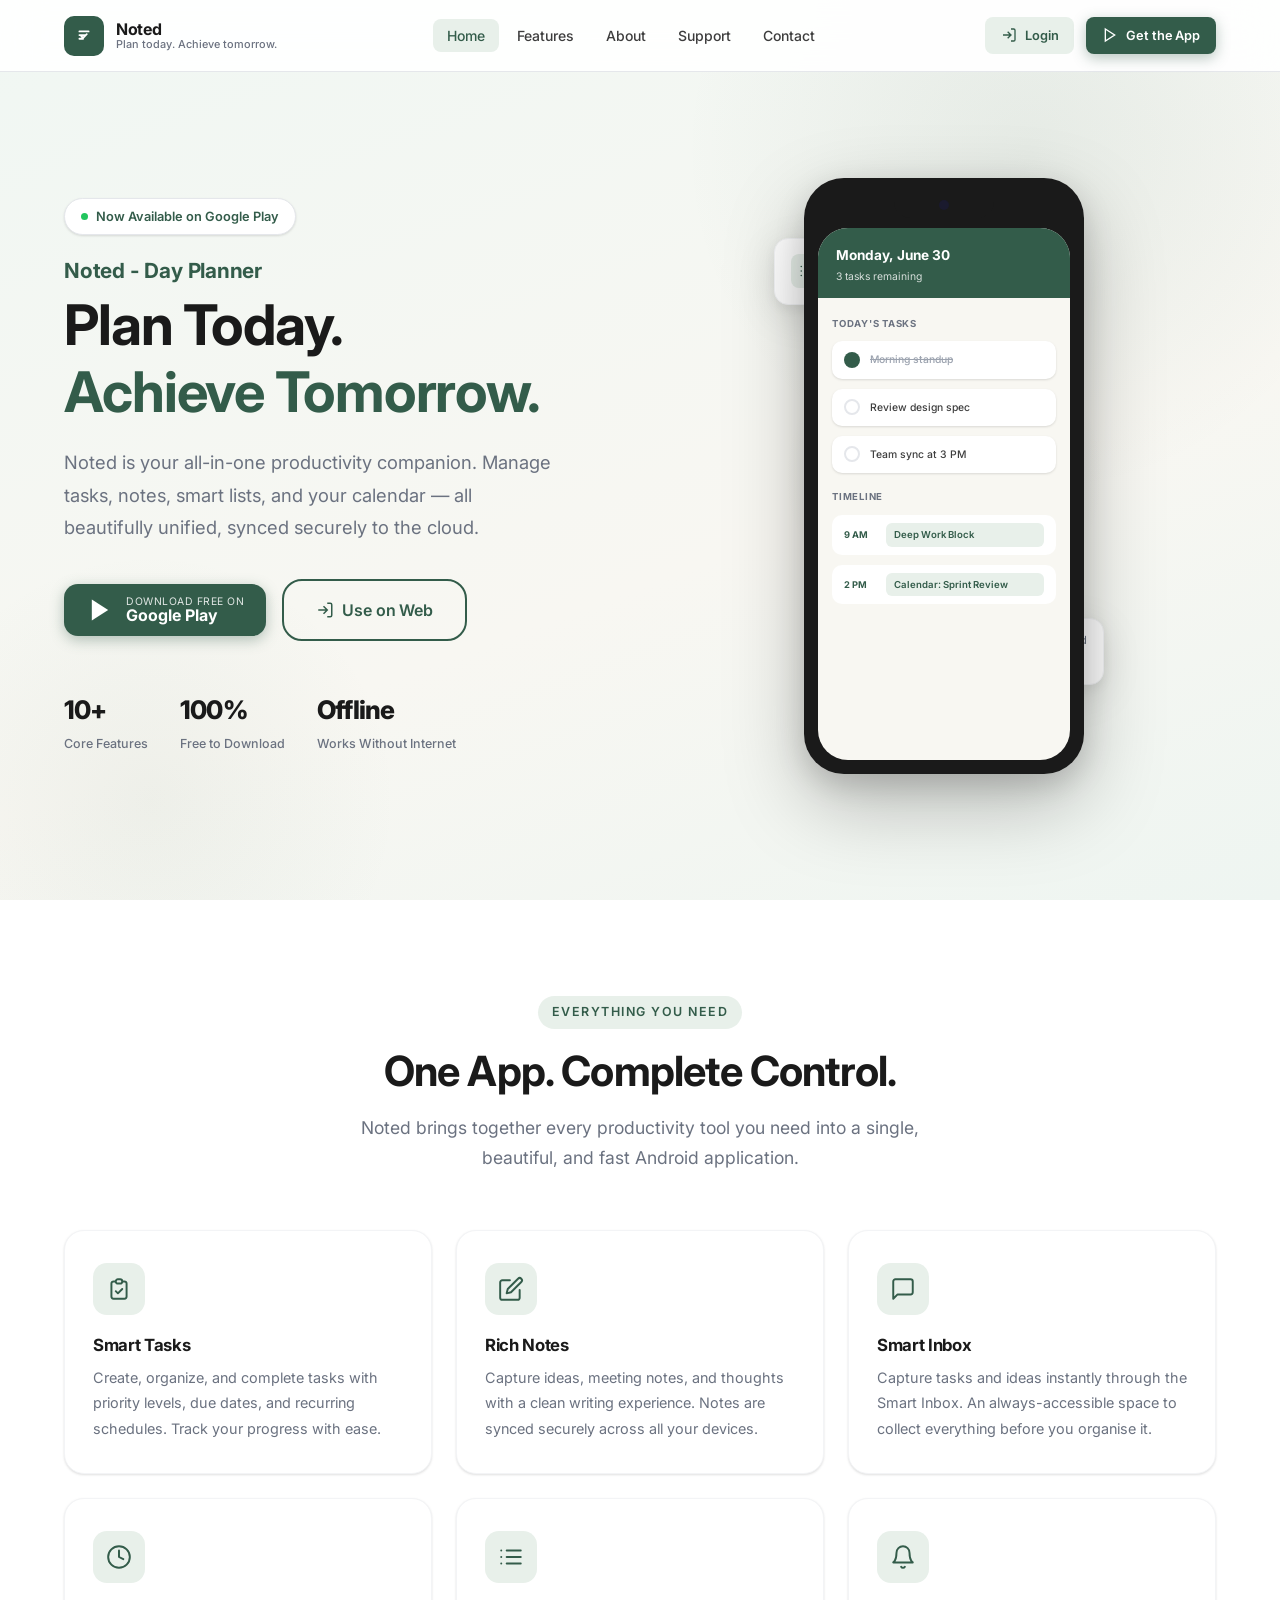
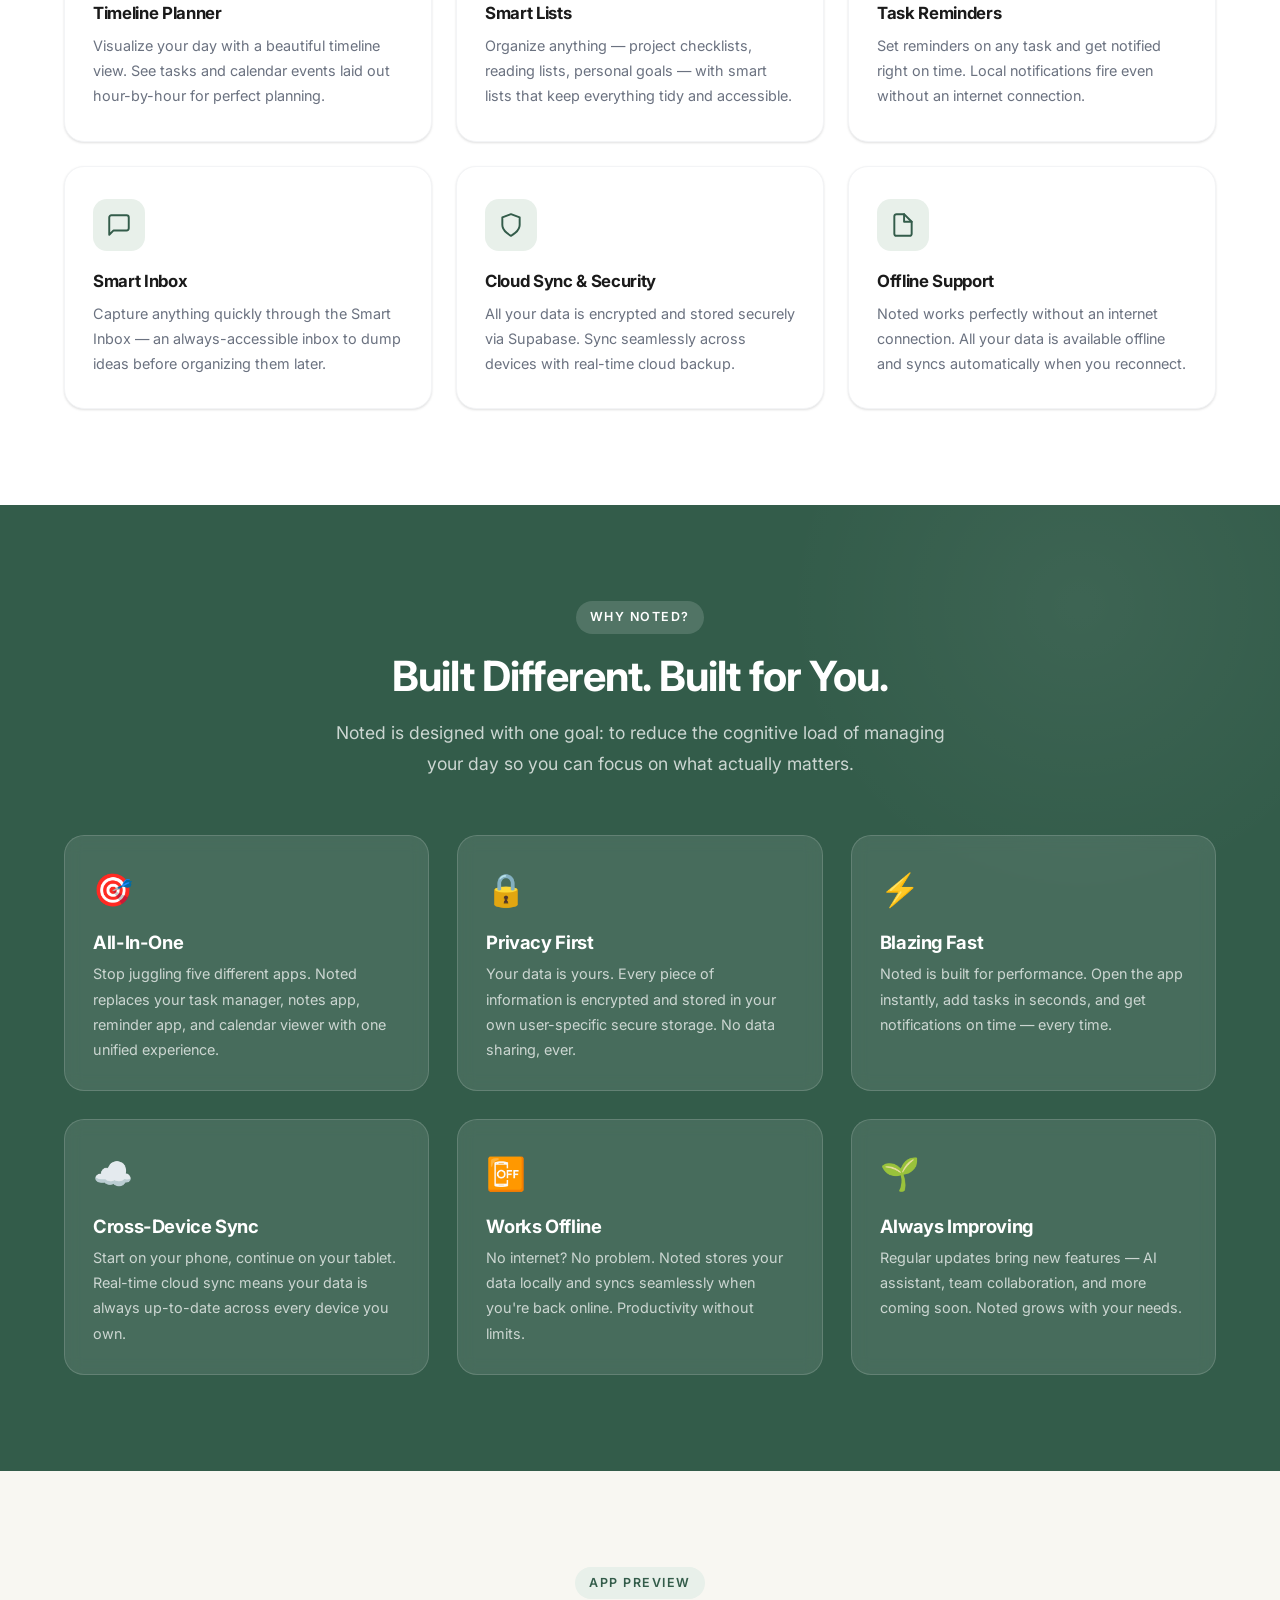
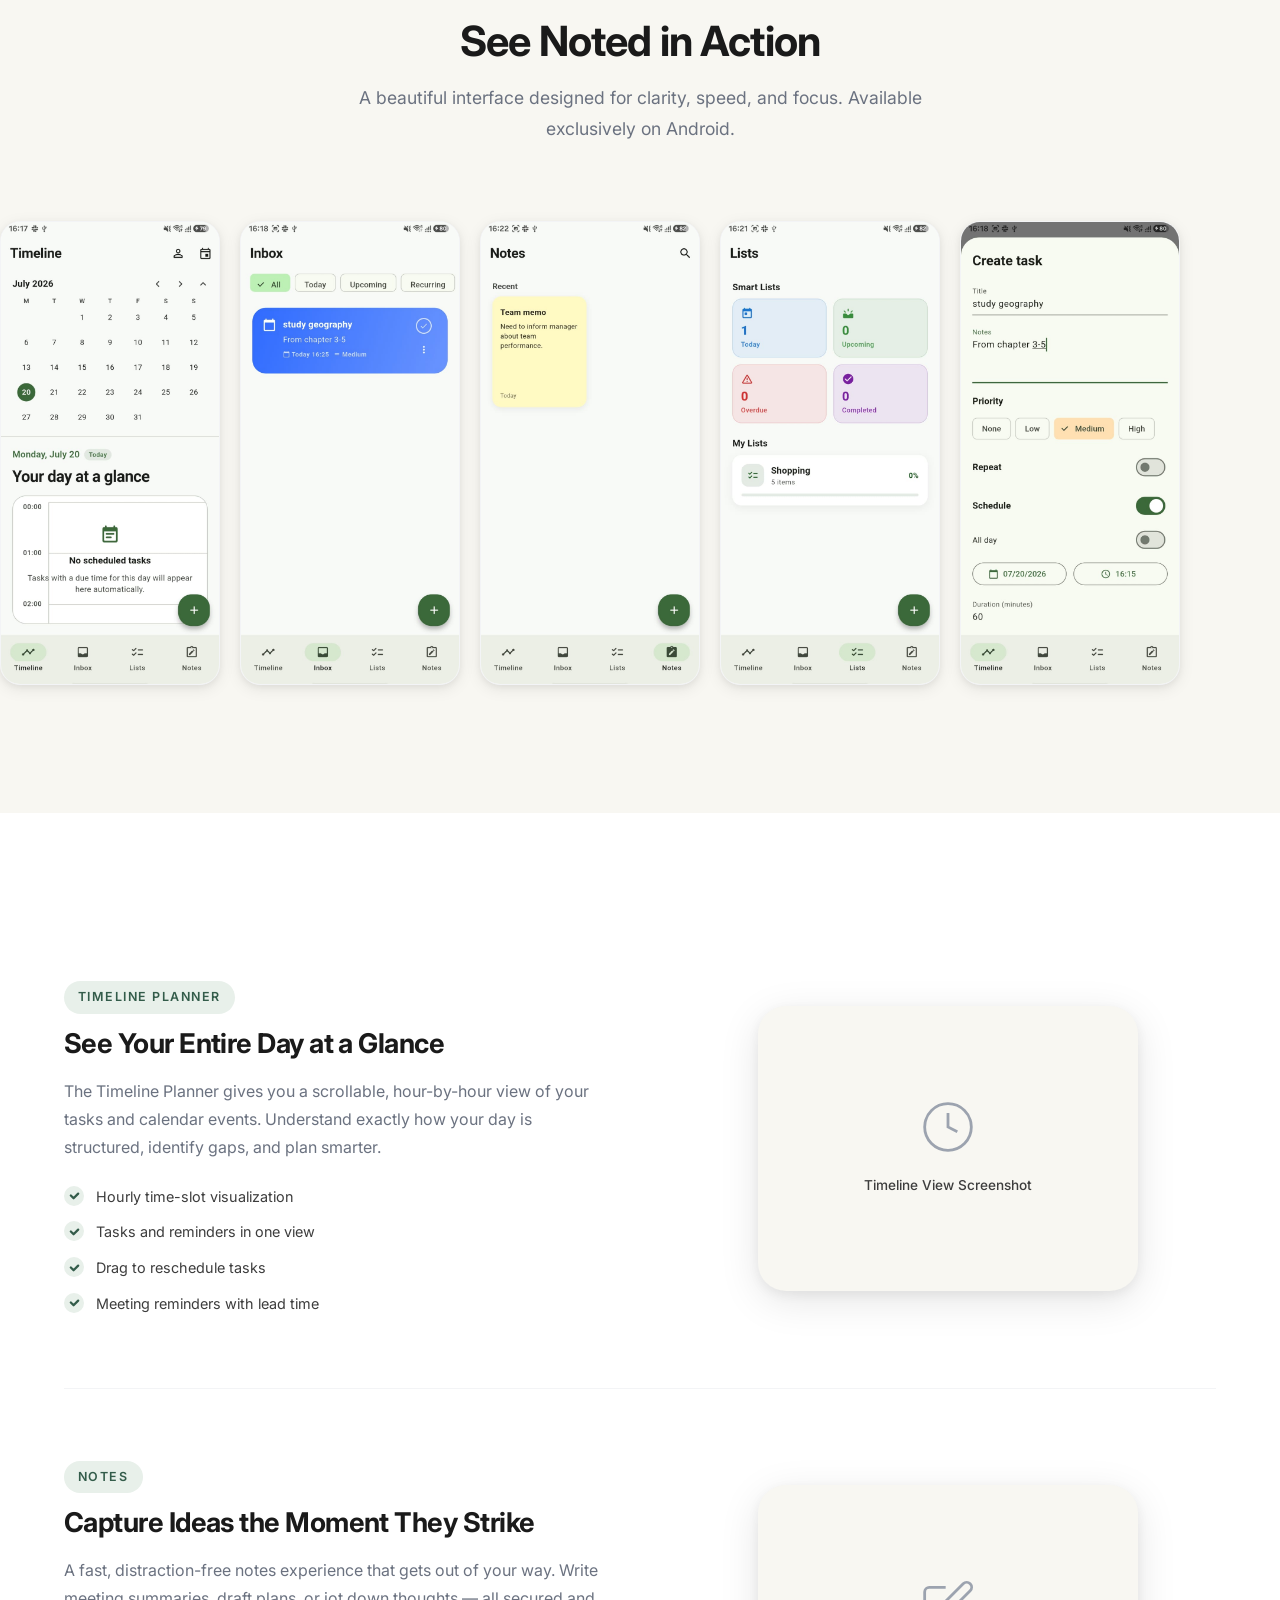
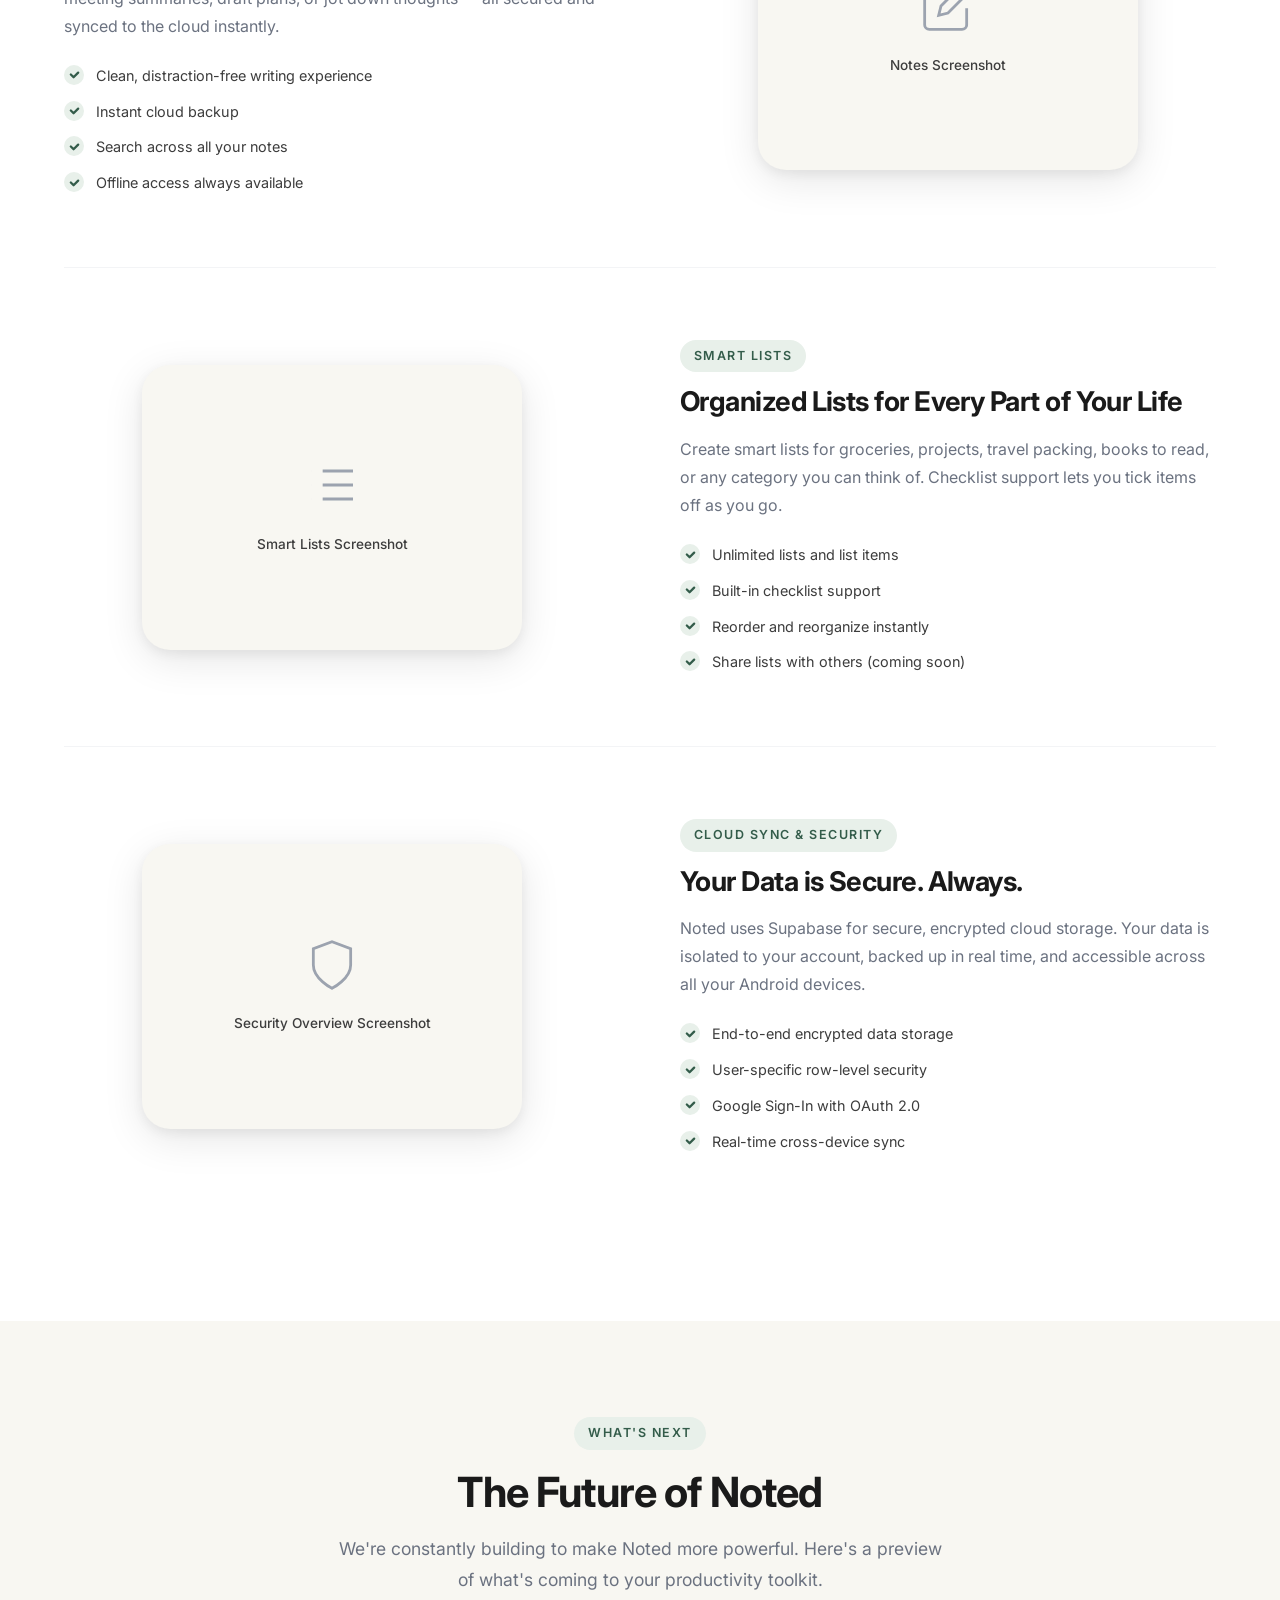
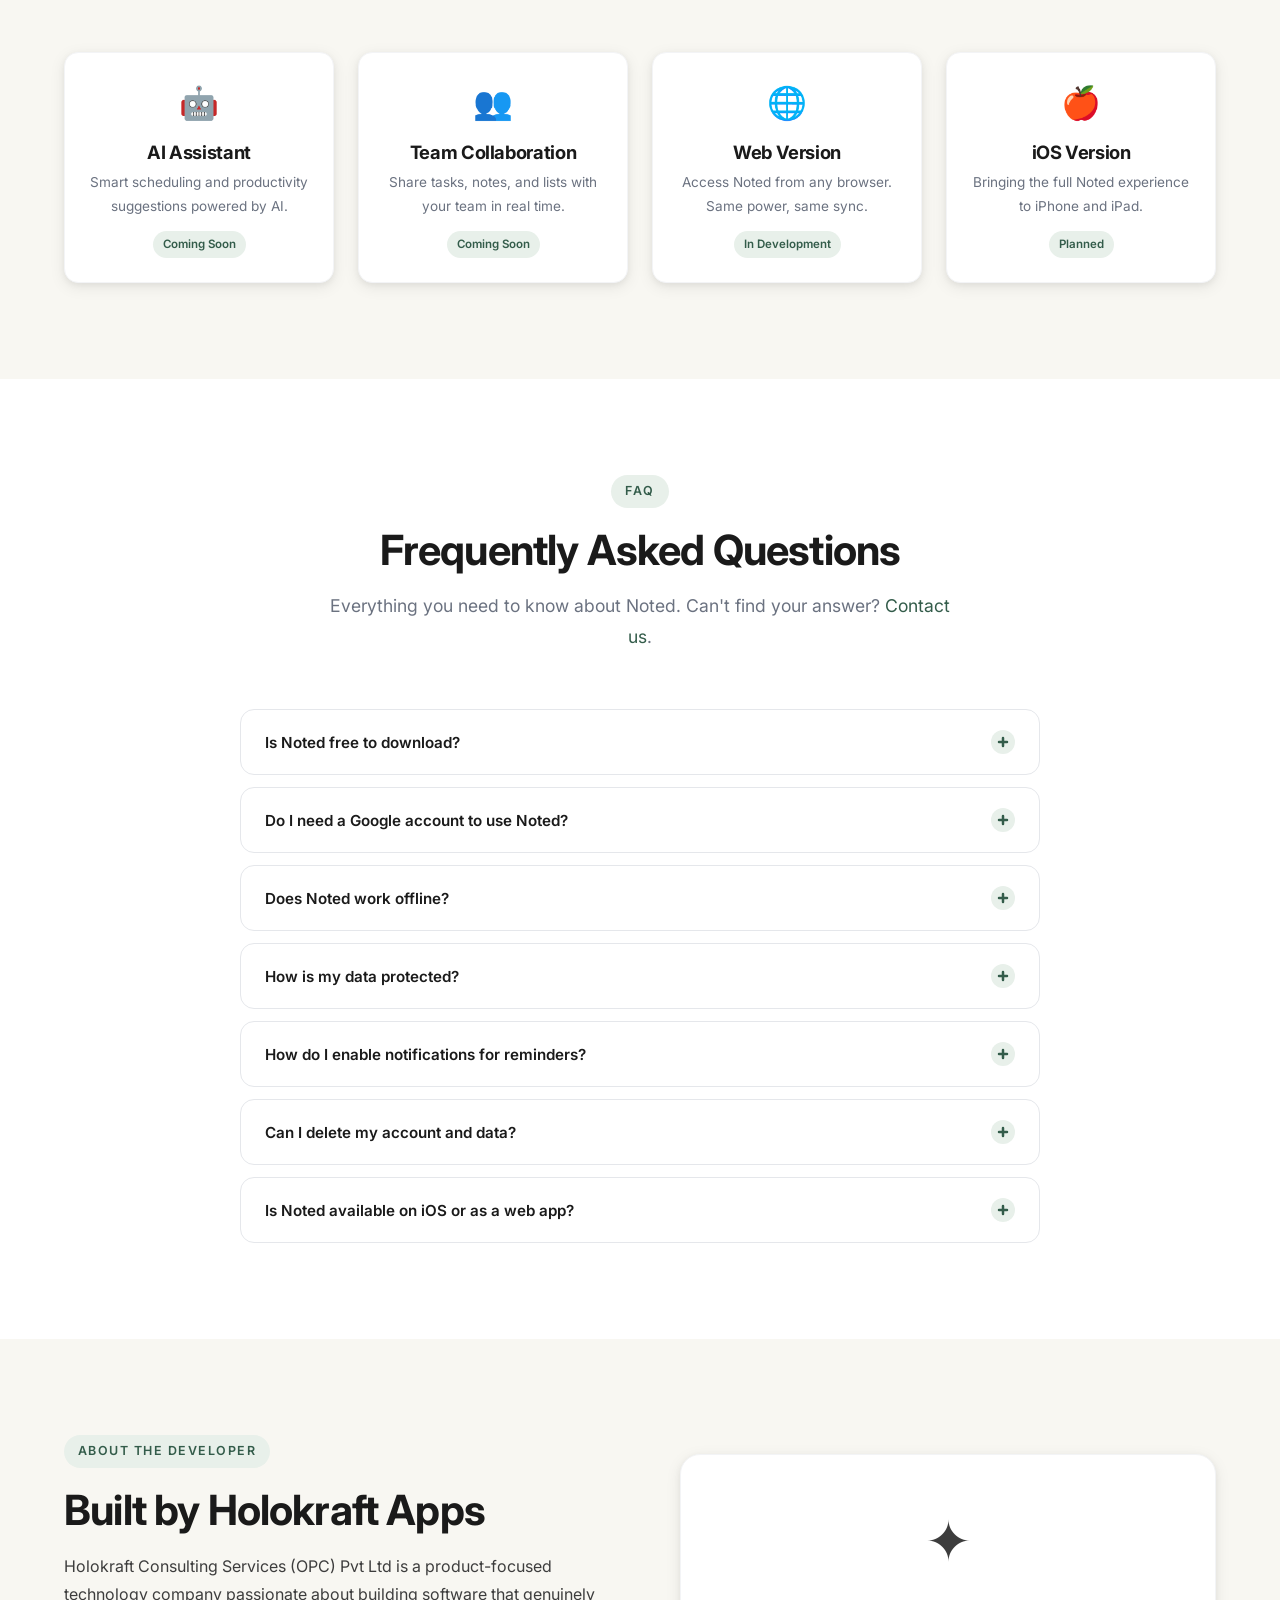
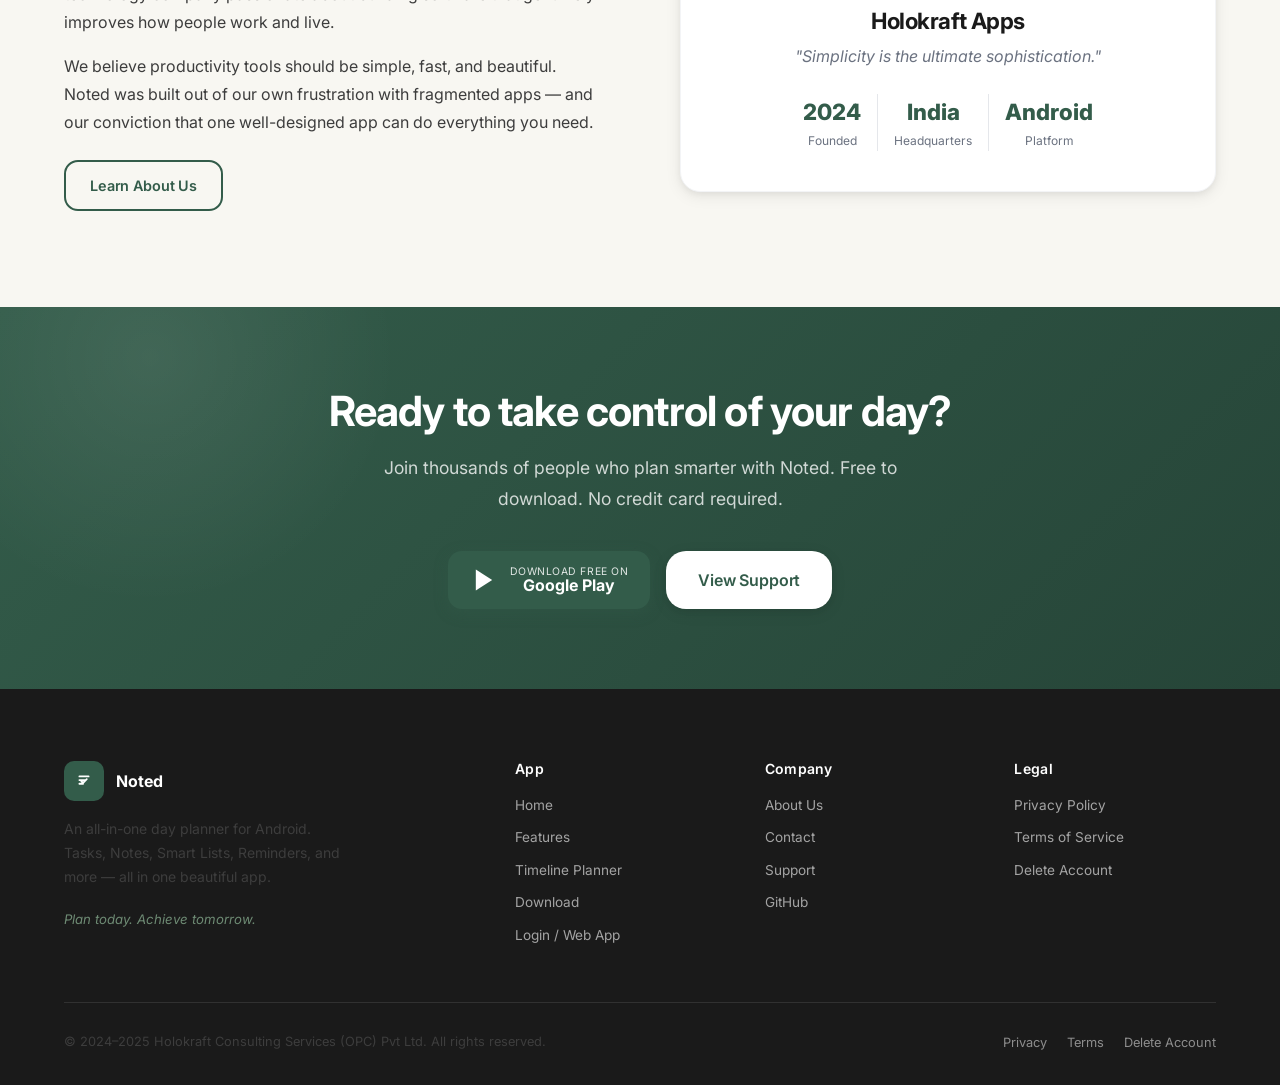
==== commit d41c5f5f: "feat: hide unavailable features from public website - Remove Shopping List references from screensho" ====
--- a/index.html
+++ b/index.html
@@ -5,8 +5,8 @@
   <meta name="viewport" content="width=device-width, initial-scale=1.0" />
   <meta name="google-site-verification" content="kivEXV7plf2TeI4MAMBoyVJ9rOgd-6QzUGLVrRalGFM" />
   <title>Noted - Day Planner | Plan Today. Achieve Tomorrow.</title>
-  <meta name="description" content="Noted is an all-in-one day planner for Android. Manage tasks, notes, smart lists, calendar sync, and recurring reminders — all from one beautiful app. Download free on Google Play." />
-  <meta name="keywords" content="day planner app, productivity app, task manager, google calendar sync, notes app, android planner, todo list, recurring reminders" />
+  <meta name="description" content="Noted is an all-in-one day planner for Android. Manage tasks, notes, smart lists, and reminders — all from one beautiful app. Download free on Google Play." />
+  <meta name="keywords" content="day planner app, productivity app, task manager, notes app, android planner, todo list, smart lists, reminders" />
   <meta name="author" content="Holokraft Consulting Services (OPC) Pvt Ltd" />
   <meta name="robots" content="index, follow" />
   <link rel="canonical" href="https://the-noted.in" />
@@ -15,7 +15,7 @@
   <meta property="og:type" content="website" />
   <meta property="og:url" content="https://the-noted.in" />
   <meta property="og:title" content="Noted - Day Planner | Plan Today. Achieve Tomorrow." />
-  <meta property="og:description" content="Noted is an all-in-one productivity app for Android. Tasks, Notes, Smart Lists, Google Calendar Sync, Timeline Planner, and more — all secured with cloud sync." />
+  <meta property="og:description" content="Noted is an all-in-one productivity app for Android. Tasks, Notes, Smart Lists, Timeline Planner, and more — all secured with cloud sync." />
   <meta property="og:image" content="https://the-noted.in/assets/images/og-image.png" />
   <meta property="og:image:width" content="1200" />
   <meta property="og:image:height" content="630" />
@@ -24,7 +24,7 @@
   <!-- Twitter Card -->
   <meta name="twitter:card" content="summary_large_image" />
   <meta name="twitter:title" content="Noted - Day Planner | Plan Today. Achieve Tomorrow." />
-  <meta name="twitter:description" content="All-in-one productivity app for Android. Manage your day with Tasks, Notes, Smart Lists, Calendar Sync, and more." />
+  <meta name="twitter:description" content="All-in-one productivity app for Android. Manage your day with Tasks, Notes, Smart Lists, Timeline Planner, and more." />
   <meta name="twitter:image" content="https://the-noted.in/assets/images/og-image.png" />
 
   <!-- Favicon -->
@@ -46,7 +46,7 @@
     "@context": "https://schema.org",
     "@type": "MobileApplication",
     "name": "Noted - Day Planner",
-    "description": "All-in-one productivity app for Android. Manage tasks, notes, smart lists, calendar sync, and recurring reminders.",
+    "description": "All-in-one productivity app for Android. Manage tasks, notes, smart lists, and reminders.",
     "operatingSystem": "Android",
     "applicationCategory": "ProductivityApplication",
     "offers": { "@type": "Offer", "price": "0", "priceCurrency": "USD" },
@@ -232,11 +232,11 @@
 
           <div class="floating-card floating-card-2">
             <div class="fc-icon">
-              <svg viewBox="0 0 24 24" aria-hidden="true"><rect x="3" y="4" width="18" height="18" rx="2" ry="2"/><line x1="16" y1="2" x2="16" y2="6"/><line x1="8" y1="2" x2="8" y2="6"/><line x1="3" y1="10" x2="21" y2="10"/></svg>
+              <svg viewBox="0 0 24 24" aria-hidden="true"><path d="M11 4H4a2 2 0 00-2 2v14a2 2 0 002 2h14a2 2 0 002-2v-7"/><path d="M18.5 2.5a2.121 2.121 0 013 3L12 15l-4 1 1-4 9.5-9.5z"/></svg>
             </div>
             <div>
-              <div class="fc-label">Calendar Synced</div>
-              <div class="fc-value">3 Events</div>
+              <div class="fc-label">Notes Created</div>
+              <div class="fc-value">12 Notes</div>
             </div>
           </div>
         </div>
@@ -276,10 +276,10 @@
       <!-- Feature 3 -->
       <article class="feature-card fade-in fade-in-delay-3">
         <div class="feature-icon" aria-hidden="true">
-          <svg viewBox="0 0 24 24"><rect x="3" y="4" width="18" height="18" rx="2" ry="2"/><line x1="16" y1="2" x2="16" y2="6"/><line x1="8" y1="2" x2="8" y2="6"/><line x1="3" y1="10" x2="21" y2="10"/></svg>
-        </div>
-        <h4>Google Calendar Sync</h4>
-        <p>View your Google Calendar events directly alongside your tasks and timeline. Never miss a meeting or appointment again.</p>
+          <svg viewBox="0 0 24 24"><path d="M21 15a2 2 0 01-2 2H7l-4 4V5a2 2 0 012-2h14a2 2 0 012 2z"/></svg>
+        </div>
+        <h4>Smart Inbox</h4>
+        <p>Capture tasks and ideas instantly through the Smart Inbox. An always-accessible space to collect everything before you organise it.</p>
       </article>
 
       <!-- Feature 4 -->
@@ -297,7 +297,7 @@
           <svg viewBox="0 0 24 24"><line x1="8" y1="6" x2="21" y2="6"/><line x1="8" y1="12" x2="21" y2="12"/><line x1="8" y1="18" x2="21" y2="18"/><line x1="3" y1="6" x2="3.01" y2="6"/><line x1="3" y1="12" x2="3.01" y2="12"/><line x1="3" y1="18" x2="3.01" y2="18"/></svg>
         </div>
         <h4>Smart Lists</h4>
-        <p>Organize anything — grocery lists, project checklists, reading lists — with intelligent smart lists that adapt to your workflow.</p>
+        <p>Organize anything — project checklists, reading lists, personal goals — with smart lists that keep everything tidy and accessible.</p>
       </article>
 
       <!-- Feature 6 -->
@@ -305,8 +305,8 @@
         <div class="feature-icon" aria-hidden="true">
           <svg viewBox="0 0 24 24"><path d="M18 8A6 6 0 006 8c0 7-3 9-3 9h18s-3-2-3-9"/><path d="M13.73 21a2 2 0 01-3.46 0"/></svg>
         </div>
-        <h4>Recurring Reminders</h4>
-        <p>Set reminders that repeat daily, weekly, or monthly. Stay on top of habits, routines, and important recurring commitments.</p>
+        <h4>Task Reminders</h4>
+        <p>Set reminders on any task and get notified right on time. Local notifications fire even without an internet connection.</p>
       </article>
 
       <!-- Feature 7 -->
@@ -404,9 +404,6 @@
     </div>
     <div class="screenshot-item" role="listitem">
       <img src="assets/images/screenshots/lists.png" alt="Noted Smart Lists showing Today, Upcoming, Overdue and Completed" loading="lazy" />
-    </div>
-    <div class="screenshot-item" role="listitem">
-      <img src="assets/images/screenshots/shopping.png" alt="Noted Shopping List with items" loading="lazy" />
     </div>
     <div class="screenshot-item" role="listitem">
       <img src="assets/images/screenshots/create-task.png" alt="Noted Create Task screen with priority and schedule options" loading="lazy" />
@@ -429,7 +426,7 @@
           </li>
           <li class="feature-list-item">
             <span class="check" aria-hidden="true"><svg viewBox="0 0 12 12"><path d="M2 6l3 3 5-5" stroke-linecap="round" stroke-linejoin="round"/></svg></span>
-            Tasks and calendar events in one view
+            Tasks and reminders in one view
           </li>
           <li class="feature-list-item">
             <span class="check" aria-hidden="true"><svg viewBox="0 0 12 12"><path d="M2 6l3 3 5-5" stroke-linecap="round" stroke-linejoin="round"/></svg></span>
@@ -451,7 +448,7 @@
       </div>
     </div>
 
-    <!-- Google Calendar Sync -->
+    <!-- HIDDEN: Google Calendar Sync — temporarily hidden, restore when feature is publicly available
     <div class="feature-spotlight reverse" id="calendar" aria-labelledby="calendar-heading">
       <div class="feature-spot-content fade-in">
         <div class="section-label">Google Calendar</div>
@@ -485,6 +482,7 @@
         </div>
       </div>
     </div>
+    END HIDDEN: Google Calendar Sync -->
 
     <!-- Notes -->
     <div class="feature-spotlight" id="notes" aria-labelledby="notes-heading">
@@ -556,7 +554,7 @@
       </div>
     </div>
 
-    <!-- Recurring Reminders -->
+    <!-- HIDDEN: Recurring Reminders — temporarily hidden, restore when feature is publicly available
     <div class="feature-spotlight" id="reminders" aria-labelledby="reminders-heading">
       <div class="feature-spot-content fade-in">
         <div class="section-label">Recurring Reminders</div>
@@ -590,6 +588,7 @@
         </div>
       </div>
     </div>
+    END HIDDEN: Recurring Reminders -->
 
     <!-- Cloud Sync & Security -->
     <div class="feature-spotlight reverse" id="security" aria-labelledby="security-heading">
@@ -680,7 +679,7 @@
           <span class="faq-question-text">Is Noted free to download?</span>
           <div class="faq-icon" aria-hidden="true"><svg viewBox="0 0 12 12"><path d="M6 2v8M2 6h8" stroke-linecap="round"/></svg></div>
         </button>
-        <div class="faq-answer"><div class="faq-answer-inner">Yes, Noted is completely free to download on Google Play. All core features — tasks, notes, smart lists, reminders, Google Calendar sync, and cloud sync — are available at no cost. We may introduce optional premium features in the future, but the core experience will always remain free.</div></div>
+        <div class="faq-answer"><div class="faq-answer-inner">Yes, Noted is completely free to download on Google Play. All core features — tasks, notes, smart lists, reminders, and cloud sync — are available at no cost. We may introduce optional premium features in the future, but the core experience will always remain free.</div></div>
       </div>
 
       <div class="faq-item">
@@ -688,9 +687,10 @@
           <span class="faq-question-text">Do I need a Google account to use Noted?</span>
           <div class="faq-icon" aria-hidden="true"><svg viewBox="0 0 12 12"><path d="M6 2v8M2 6h8" stroke-linecap="round"/></svg></div>
         </button>
-        <div class="faq-answer"><div class="faq-answer-inner">Yes, Noted uses Google Sign-In for authentication. This lets us securely identify you and associate your data with your account for cloud sync. We only access your basic profile information (name and email) and, only if you choose, your Google Calendar data for event display.</div></div>
-      </div>
-
+        <div class="faq-answer"><div class="faq-answer-inner">Yes, Noted uses Google Sign-In for authentication. This lets us securely identify you and associate your data with your account for cloud sync. We only access your basic profile information (name and email).</div></div>
+      </div>
+
+      <!-- HIDDEN: Google Calendar FAQ — restore when Google Calendar feature is publicly available
       <div class="faq-item">
         <button class="faq-question" aria-expanded="false">
           <span class="faq-question-text">Can Noted modify my Google Calendar events?</span>
@@ -698,6 +698,7 @@
         </button>
         <div class="faq-answer"><div class="faq-answer-inner">No. Noted only reads your Google Calendar events to display them inside the app alongside your tasks and timeline. We never create, edit, delete, or modify any of your Google Calendar events. Your calendar data is read-only within Noted.</div></div>
       </div>
+      END HIDDEN: Google Calendar FAQ -->
 
       <div class="faq-item">
         <button class="faq-question" aria-expanded="false">
@@ -811,7 +812,7 @@
           </div>
           <span class="footer-brand-name">Noted</span>
         </div>
-        <p>An all-in-one day planner for Android. Tasks, Notes, Smart Lists, Calendar Sync, and more — all in one beautiful app.</p>
+        <p>An all-in-one day planner for Android. Tasks, Notes, Smart Lists, Reminders, and more — all in one beautiful app.</p>
         <div class="footer-tagline">Plan today. Achieve tomorrow.</div>
       </div>
 
@@ -821,7 +822,6 @@
           <a href="index.html">Home</a>
           <a href="#features">Features</a>
           <a href="#timeline">Timeline Planner</a>
-          <a href="#calendar">Calendar Sync</a>
           <a href="https://play.google.com/store/apps/details?id=com.holokraftinc.noted" target="_blank" rel="noopener noreferrer">Download</a>
           <a href="https://the-noted.in/app/">Login / Web App</a>
         </nav>
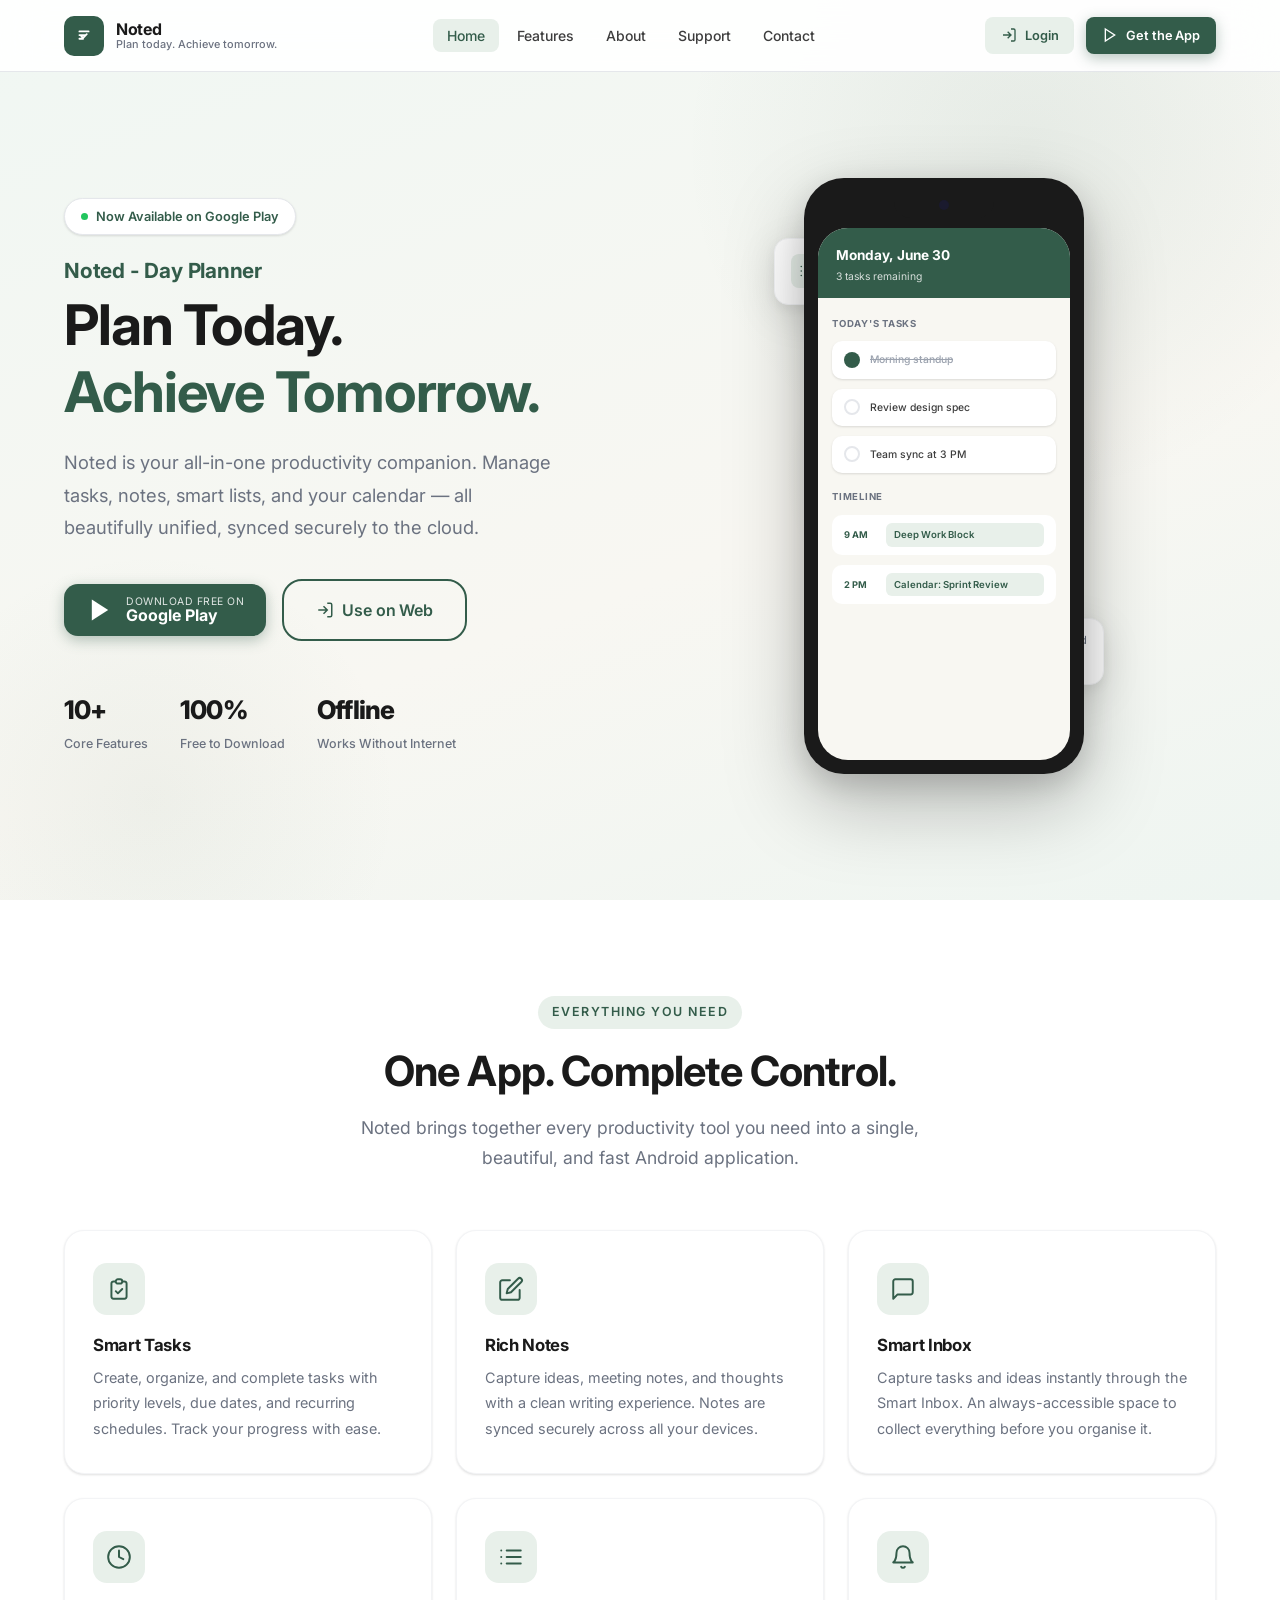
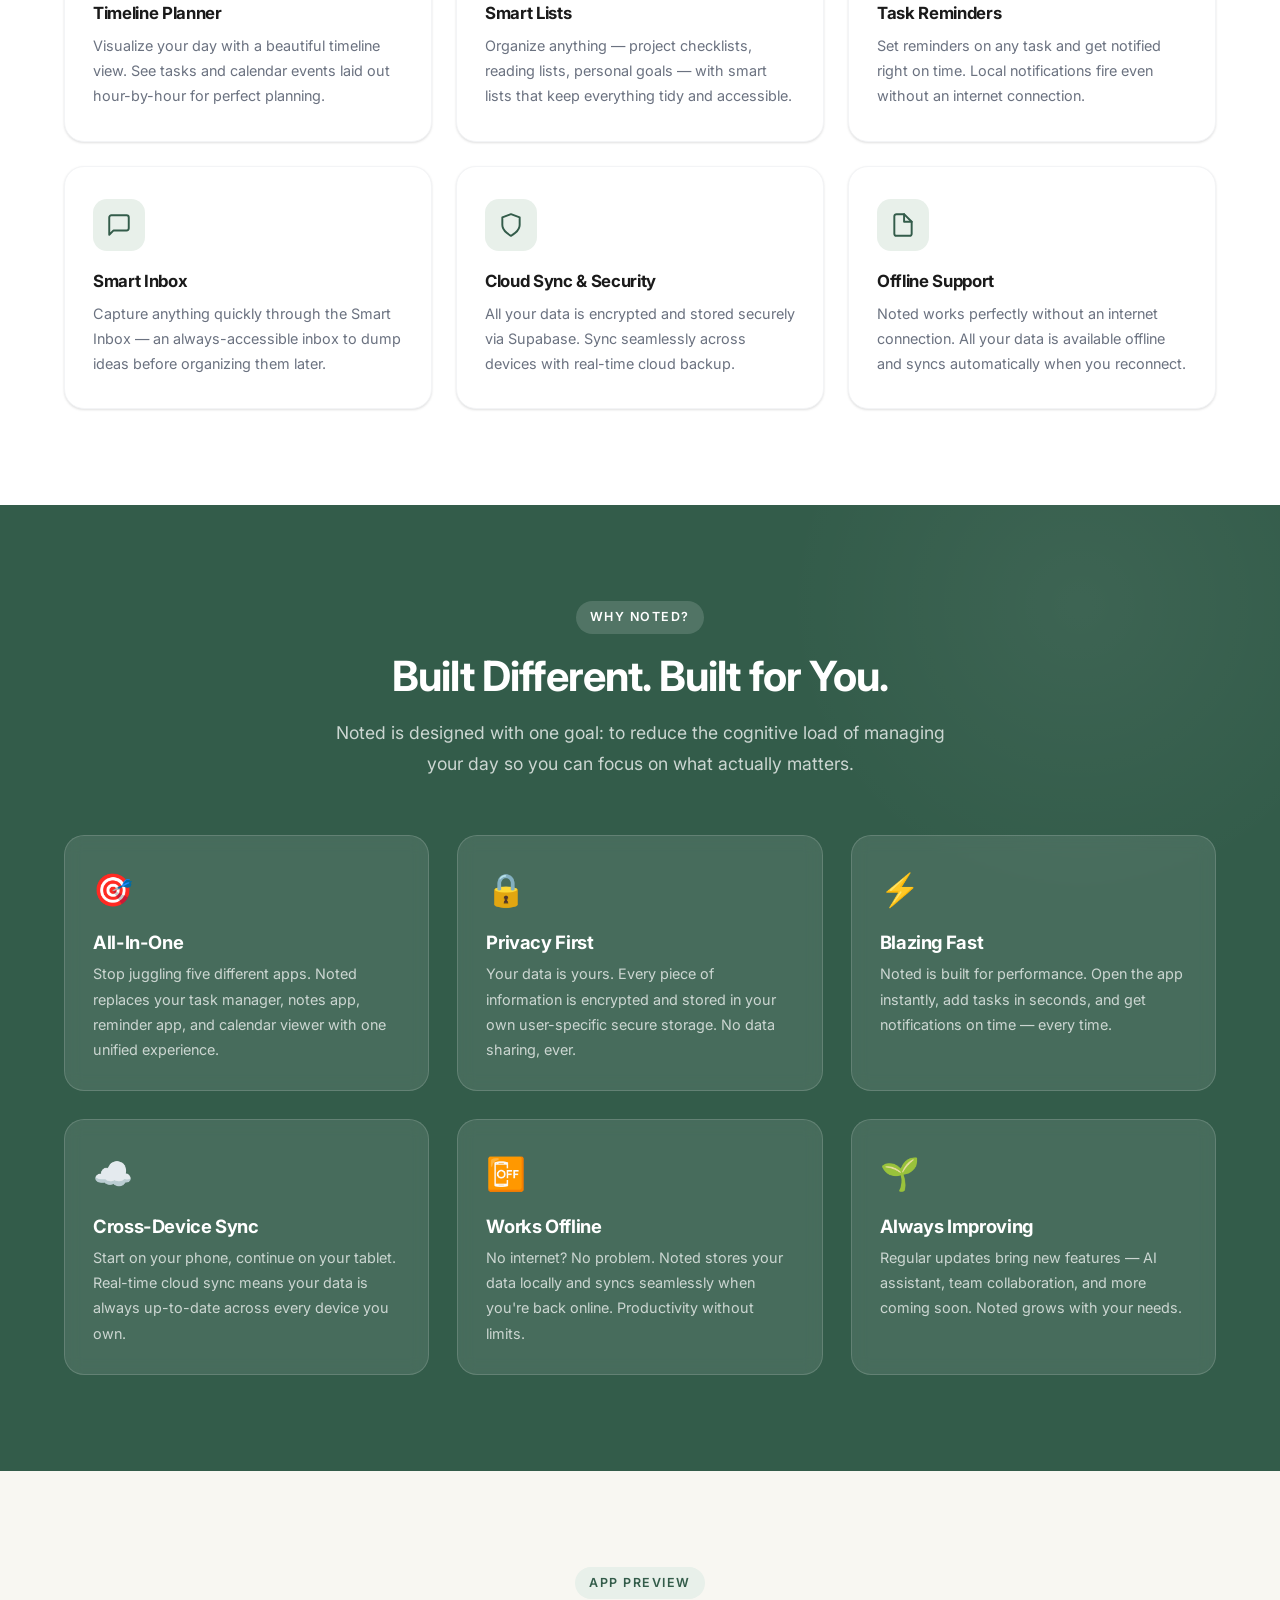
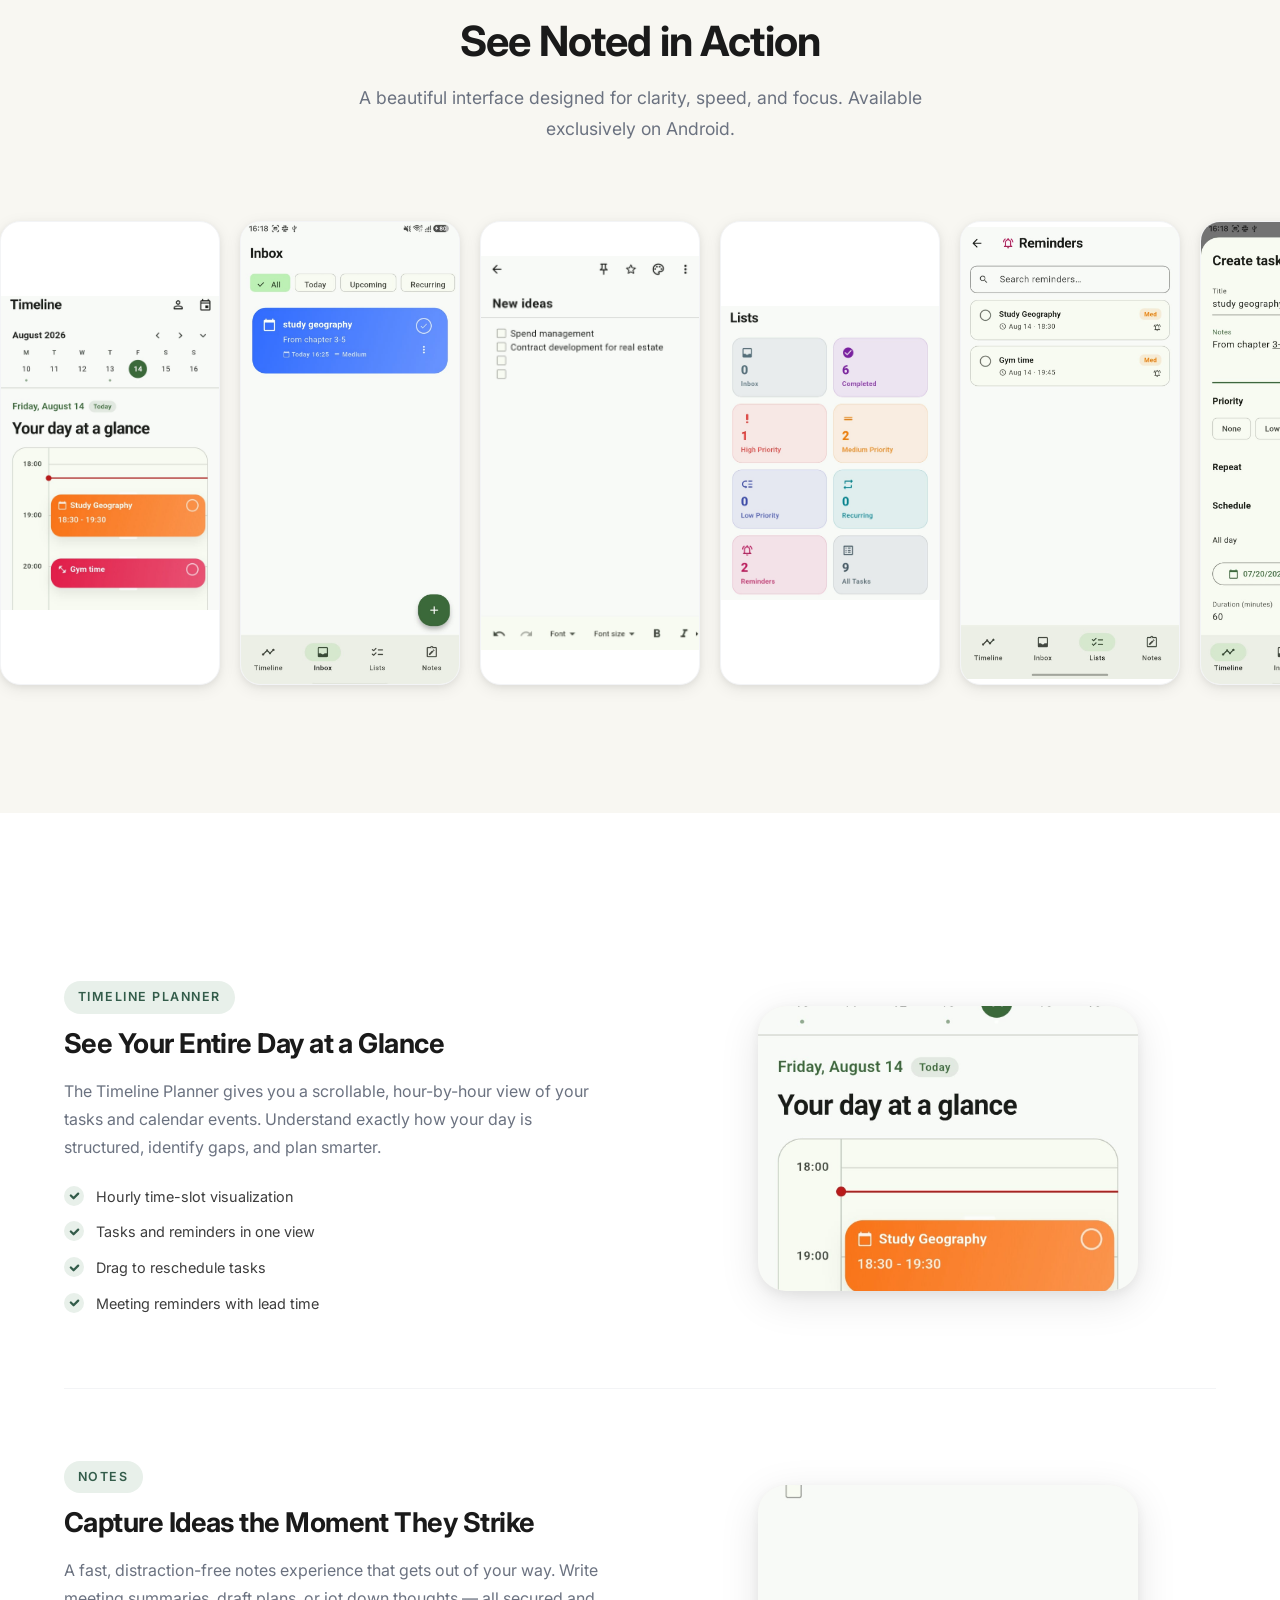
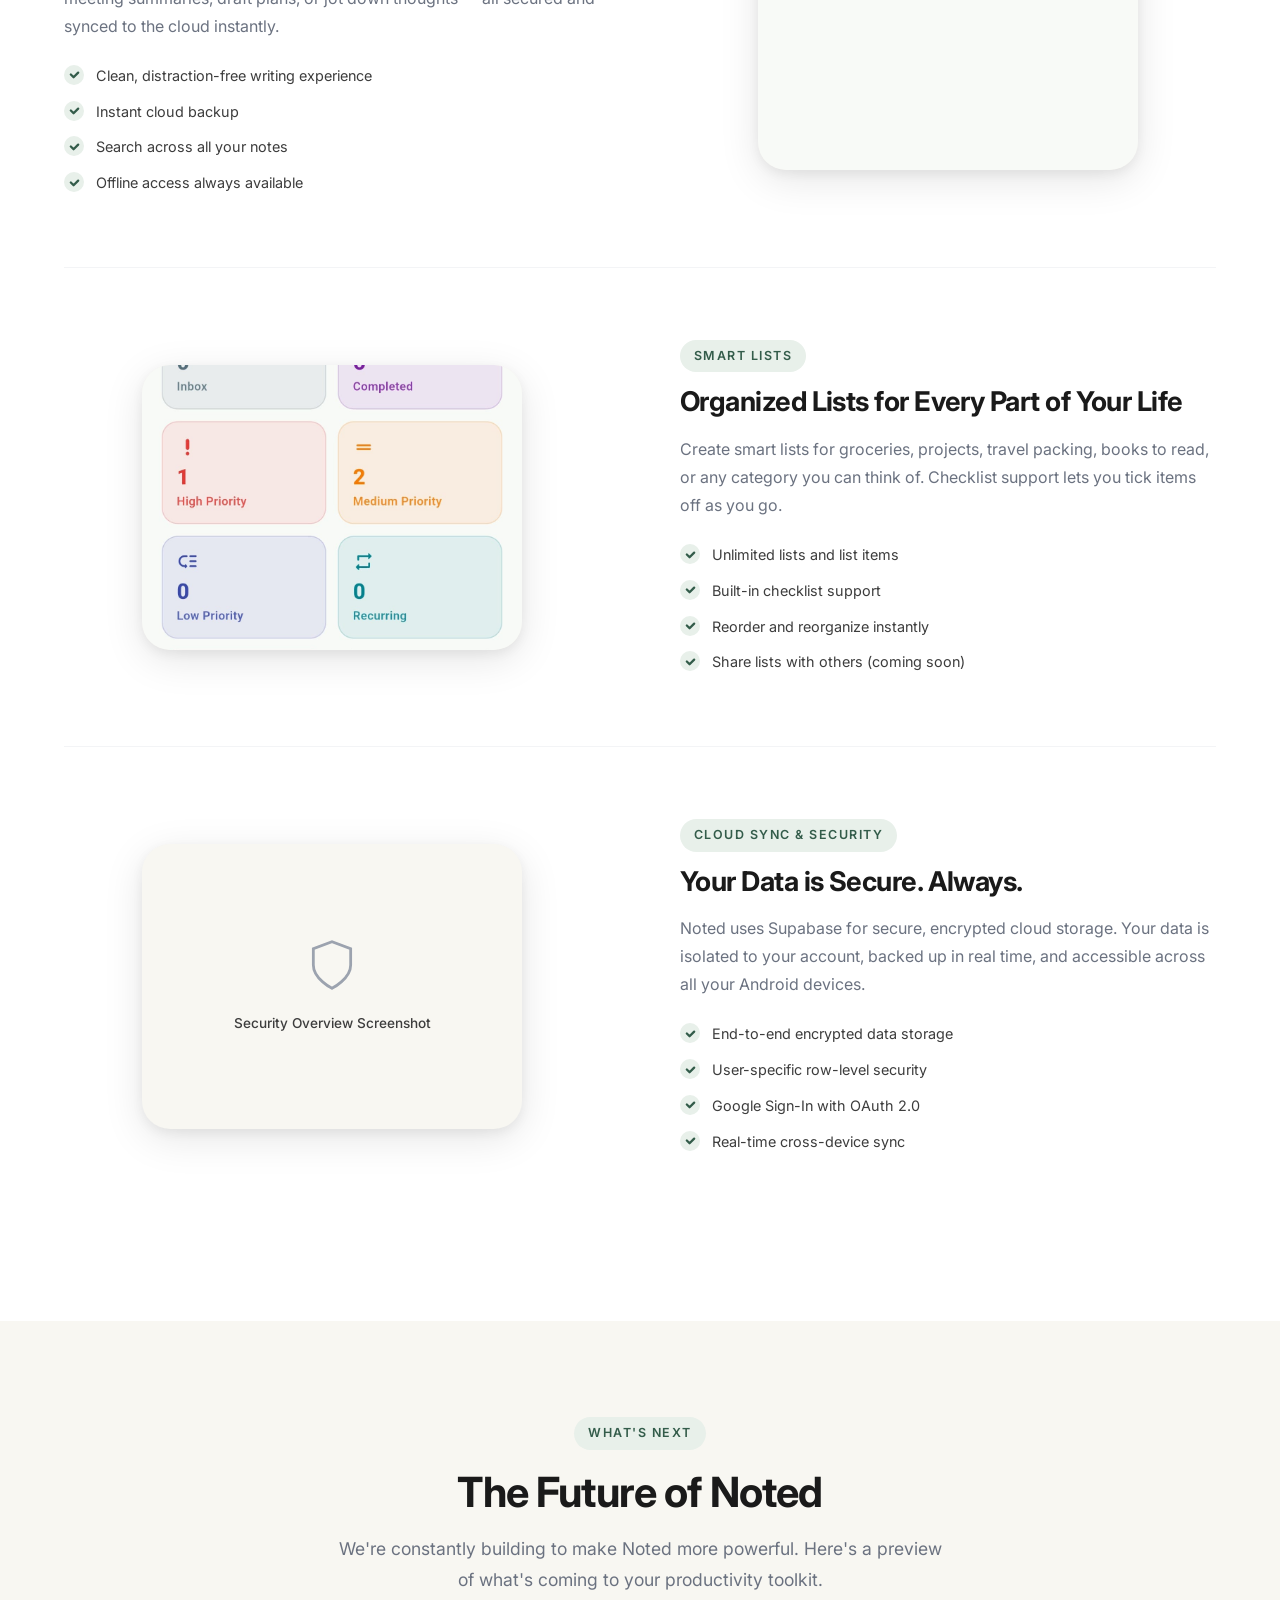
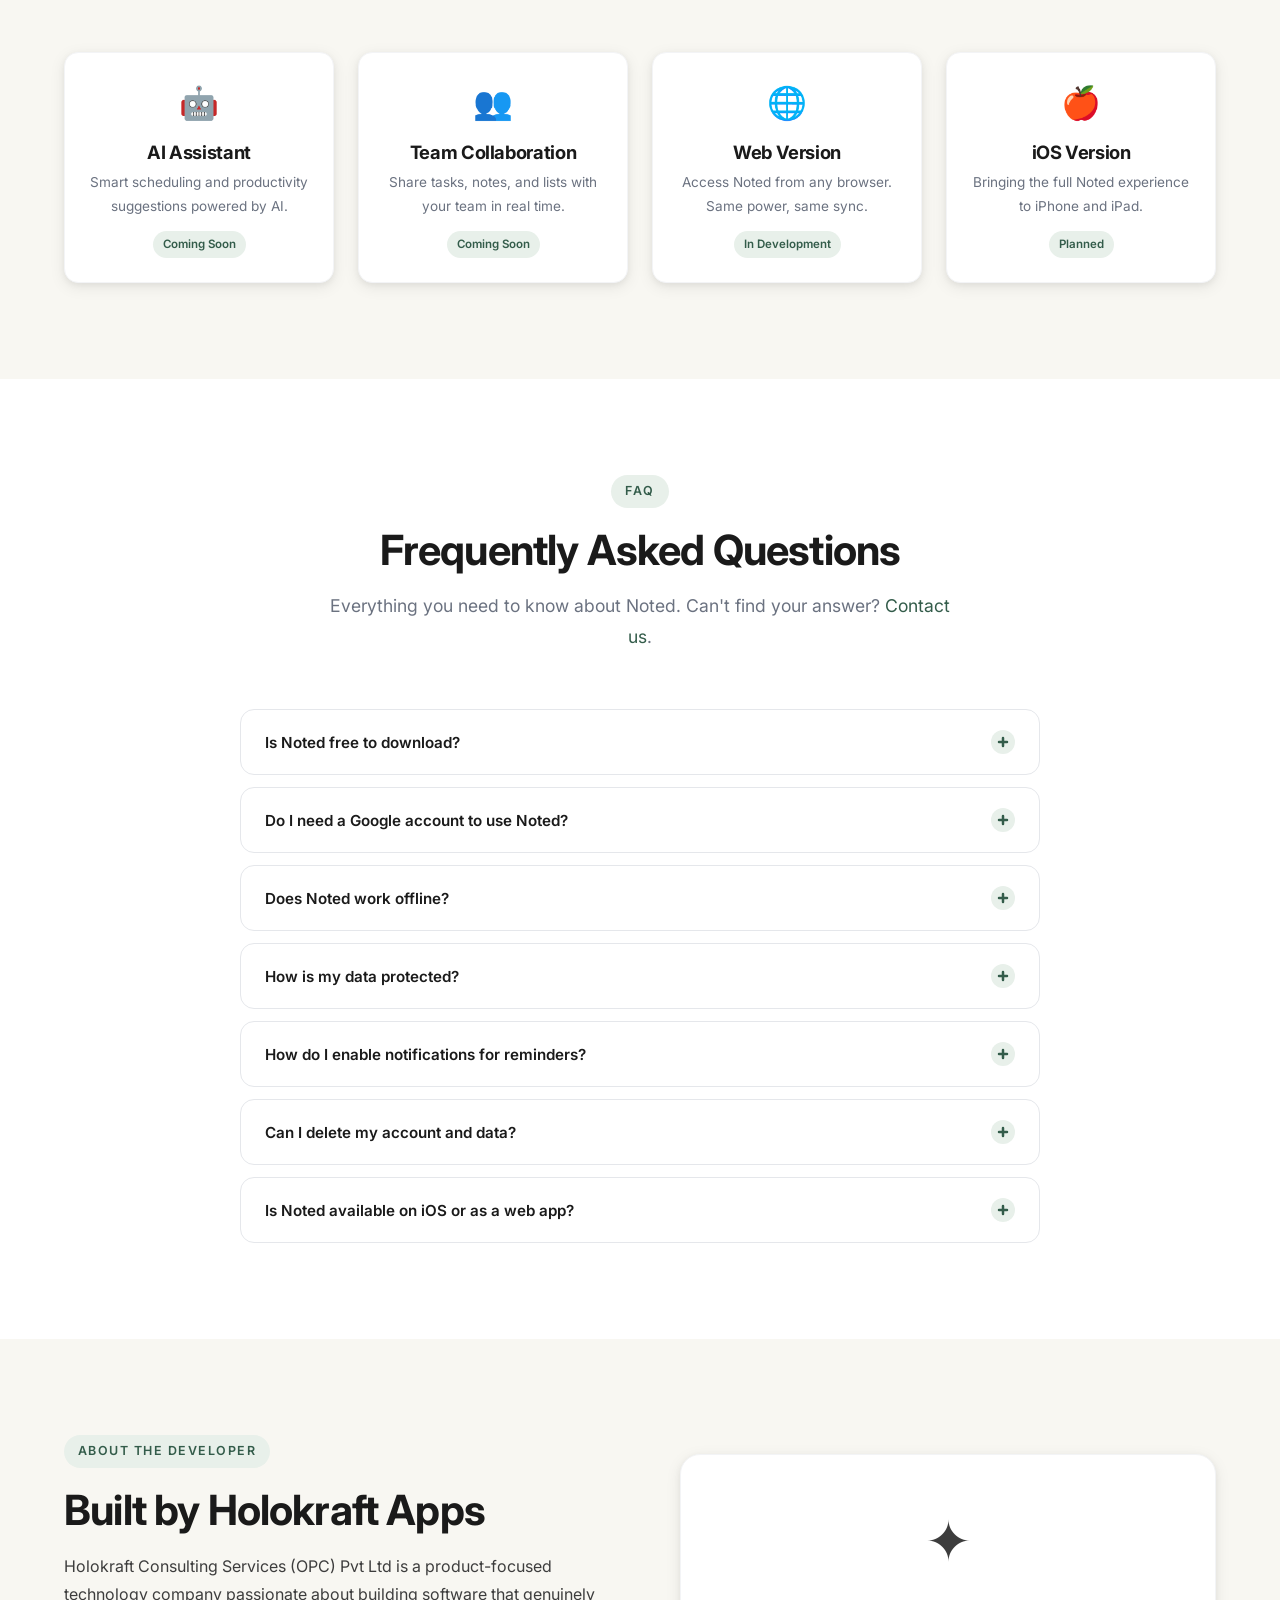
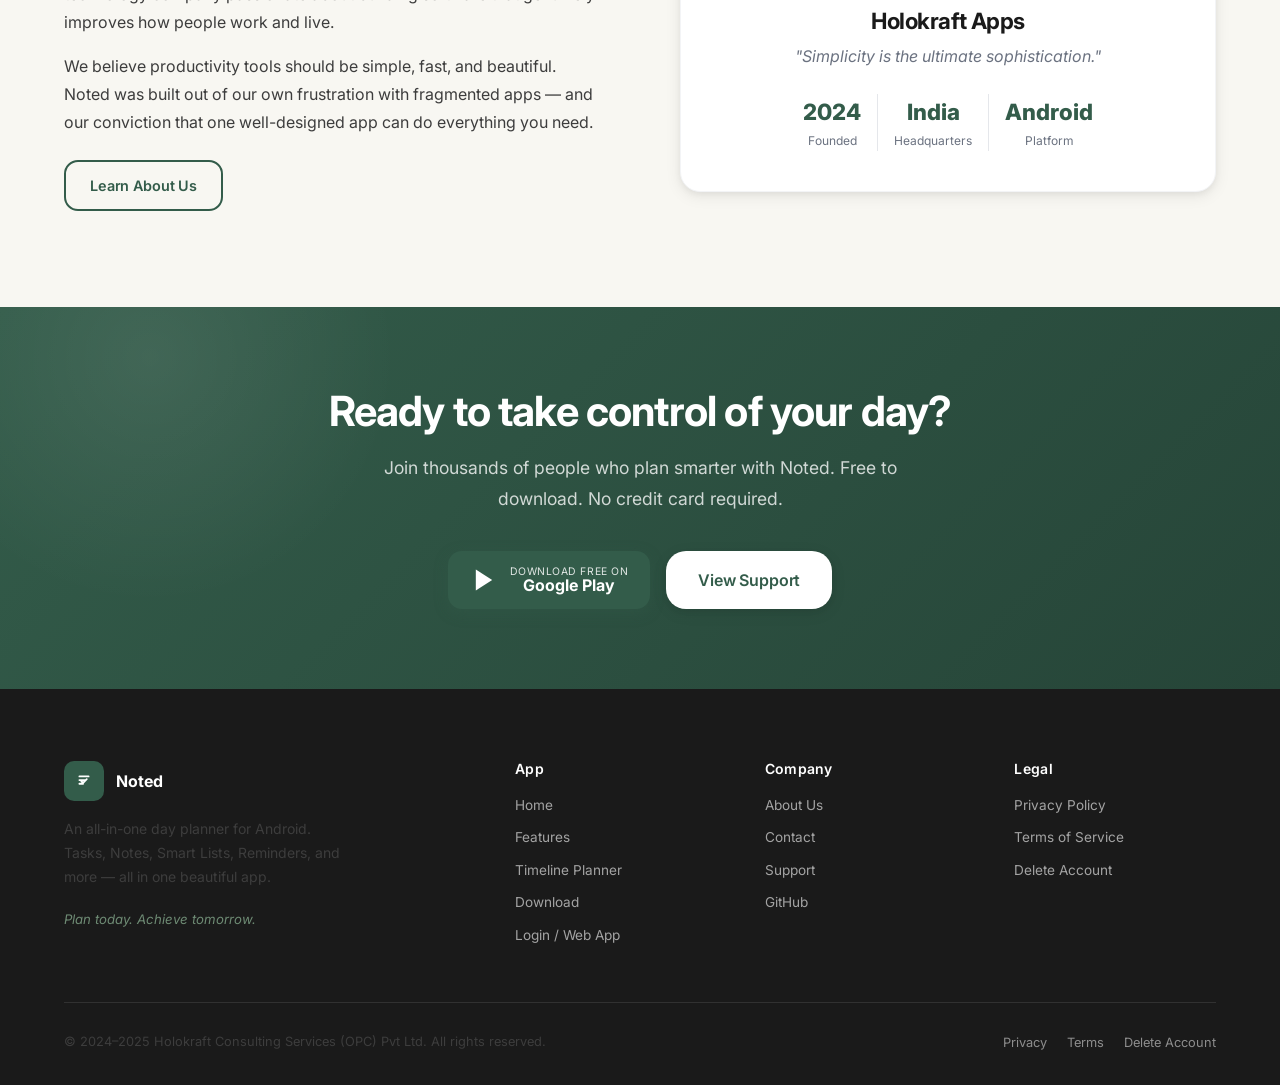
==== commit 6cb49486: "feat: add real app screenshots to website - Add Reminders, Timeline, New Ideas, Smart Lists screensh" ====
--- a/index.html
+++ b/index.html
@@ -394,16 +394,19 @@
   </div>
   <div class="screenshots-scroll" role="list" aria-label="App screenshots">
     <div class="screenshot-item" role="listitem">
-      <img src="assets/images/screenshots/timeline.png" alt="Noted Timeline View showing daily schedule and tasks" loading="lazy" />
+      <img src="assets/images/screenshots/Timeline_glance.jpeg" alt="Noted Timeline View showing daily schedule and tasks" loading="lazy" />
     </div>
     <div class="screenshot-item" role="listitem">
       <img src="assets/images/screenshots/inbox.png" alt="Noted Inbox showing task list with priority and schedule" loading="lazy" />
     </div>
     <div class="screenshot-item" role="listitem">
-      <img src="assets/images/screenshots/notes.png" alt="Noted Notes screen showing team memo" loading="lazy" />
+      <img src="assets/images/screenshots/New_ideas.jpeg" alt="Noted Notes screen showing New Ideas note with checklist" loading="lazy" />
     </div>
     <div class="screenshot-item" role="listitem">
-      <img src="assets/images/screenshots/lists.png" alt="Noted Smart Lists showing Today, Upcoming, Overdue and Completed" loading="lazy" />
+      <img src="assets/images/screenshots/Smart_Lists.jpeg" alt="Noted Smart Lists showing categories by priority and type" loading="lazy" />
+    </div>
+    <div class="screenshot-item" role="listitem">
+      <img src="assets/images/screenshots/Reminders.jpeg" alt="Noted Reminders screen showing upcoming reminders" loading="lazy" />
     </div>
     <div class="screenshot-item" role="listitem">
       <img src="assets/images/screenshots/create-task.png" alt="Noted Create Task screen with priority and schedule options" loading="lazy" />
@@ -439,11 +442,8 @@
         </ul>
       </div>
       <div class="feature-spot-visual fade-in">
-        <div class="feature-spot-image" aria-label="Timeline planner screenshot placeholder">
-          <div style="text-align:center;color:var(--text-light);padding:24px;">
-            <svg width="56" height="56" viewBox="0 0 24 24" fill="none" stroke="currentColor" stroke-width="1.2" aria-hidden="true"><circle cx="12" cy="12" r="10"/><polyline points="12 6 12 12 16 14"/></svg>
-            <p style="margin-top:12px;font-size:0.85rem;font-weight:500;">Timeline View Screenshot</p>
-          </div>
+        <div class="feature-spot-image" aria-label="Timeline planner screenshot" style="padding:0;overflow:hidden;">
+          <img src="assets/images/screenshots/Timeline_glance.jpeg" alt="Noted Timeline showing your day at a glance" style="width:100%;height:100%;object-fit:cover;border-radius:inherit;" loading="lazy" />
         </div>
       </div>
     </div>
@@ -510,11 +510,8 @@
         </ul>
       </div>
       <div class="feature-spot-visual fade-in">
-        <div class="feature-spot-image" aria-label="Notes feature screenshot placeholder">
-          <div style="text-align:center;color:var(--text-light);padding:24px;">
-            <svg width="56" height="56" viewBox="0 0 24 24" fill="none" stroke="currentColor" stroke-width="1.2" aria-hidden="true"><path d="M11 4H4a2 2 0 00-2 2v14a2 2 0 002 2h14a2 2 0 002-2v-7"/><path d="M18.5 2.5a2.121 2.121 0 013 3L12 15l-4 1 1-4 9.5-9.5z"/></svg>
-            <p style="margin-top:12px;font-size:0.85rem;font-weight:500;">Notes Screenshot</p>
-          </div>
+        <div class="feature-spot-image" aria-label="Notes screenshot" style="padding:0;overflow:hidden;">
+          <img src="assets/images/screenshots/New_ideas.jpeg" alt="Noted Notes screen showing New Ideas note with checklist" style="width:100%;height:100%;object-fit:cover;border-radius:inherit;" loading="lazy" />
         </div>
       </div>
     </div>
@@ -545,11 +542,8 @@
         </ul>
       </div>
       <div class="feature-spot-visual fade-in">
-        <div class="feature-spot-image" aria-label="Smart lists screenshot placeholder">
-          <div style="text-align:center;color:var(--text-light);padding:24px;">
-            <svg width="56" height="56" viewBox="0 0 24 24" fill="none" stroke="currentColor" stroke-width="1.2" aria-hidden="true"><line x1="8" y1="6" x2="21" y2="6"/><line x1="8" y1="12" x2="21" y2="12"/><line x1="8" y1="18" x2="21" y2="18"/><line x1="3" y1="6" x2="3.01" y2="6"/><line x1="3" y1="12" x2="3.01" y2="12"/><line x1="3" y1="18" x2="3.01" y2="18"/></svg>
-            <p style="margin-top:12px;font-size:0.85rem;font-weight:500;">Smart Lists Screenshot</p>
-          </div>
+        <div class="feature-spot-image" aria-label="Smart lists screenshot" style="padding:0;overflow:hidden;">
+          <img src="assets/images/screenshots/Smart_Lists.jpeg" alt="Noted Smart Lists showing categories by priority and type" style="width:100%;height:100%;object-fit:cover;border-radius:inherit;" loading="lazy" />
         </div>
       </div>
     </div>
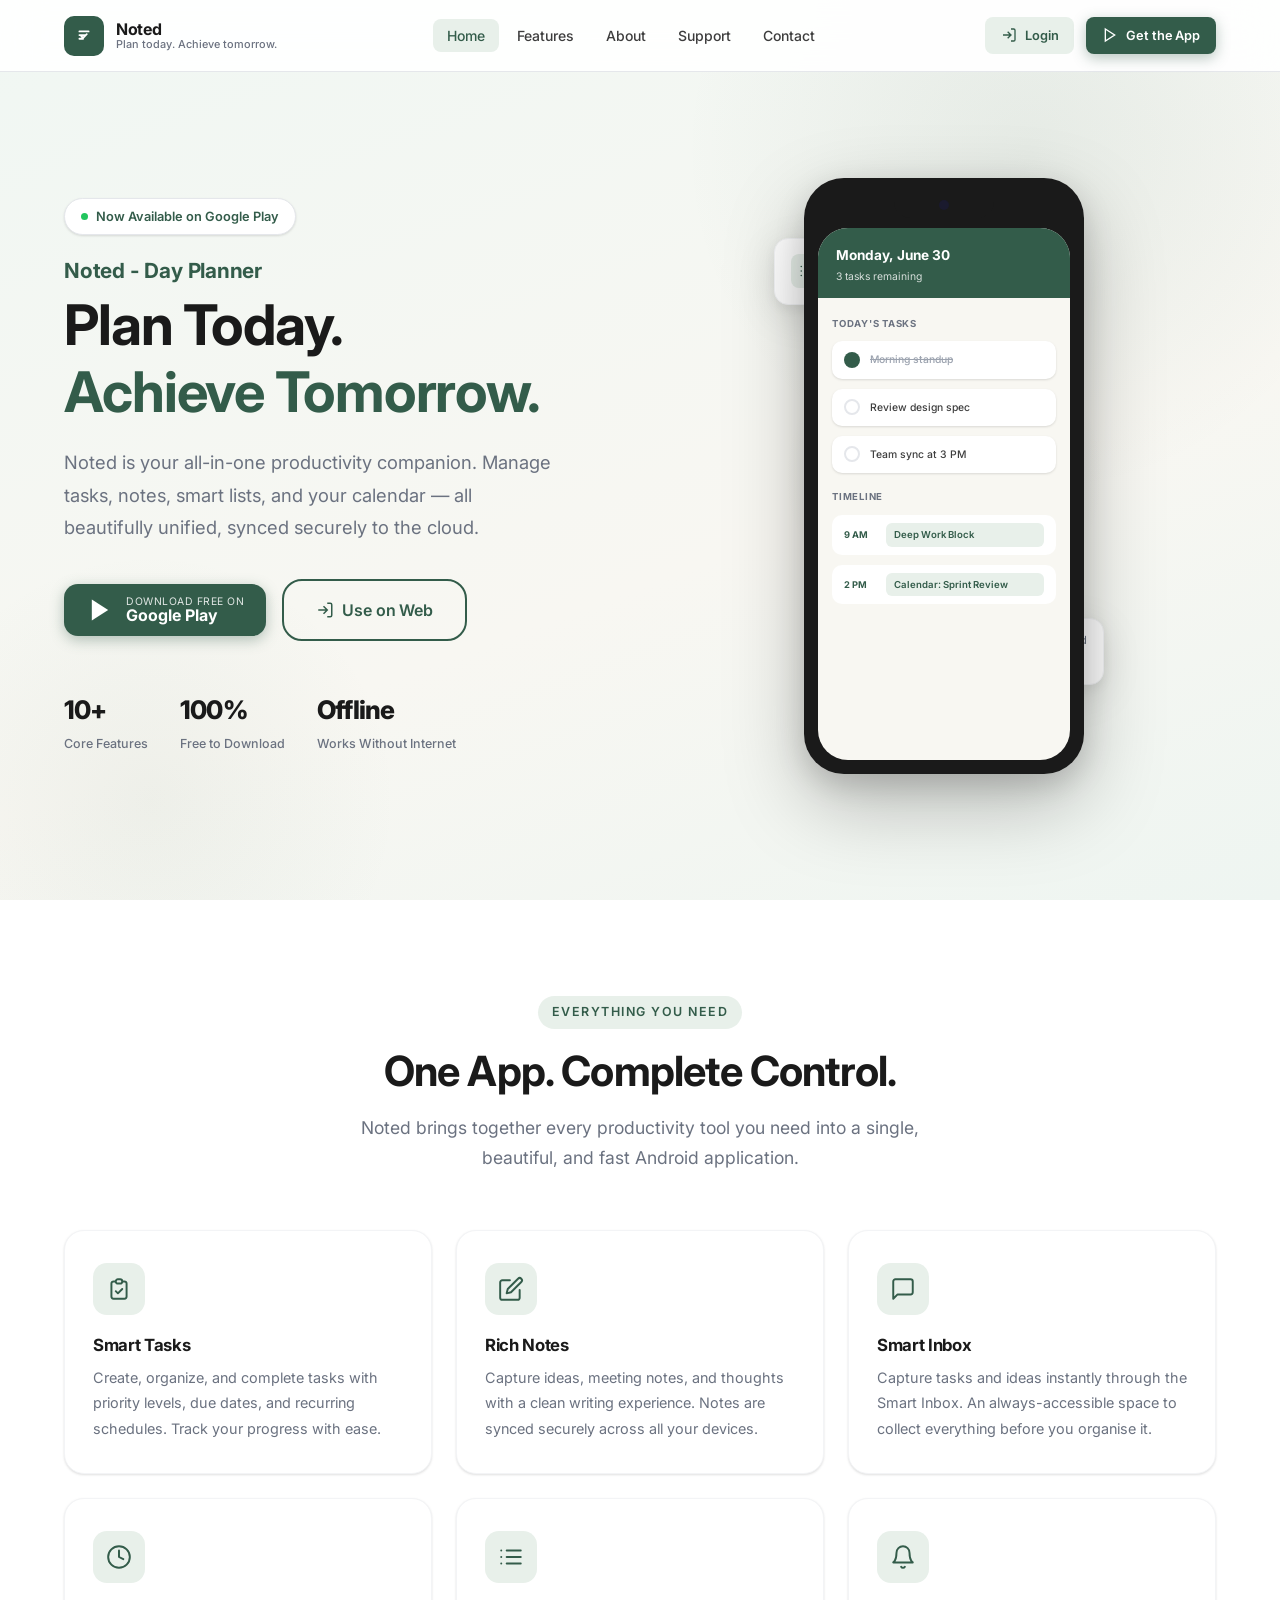
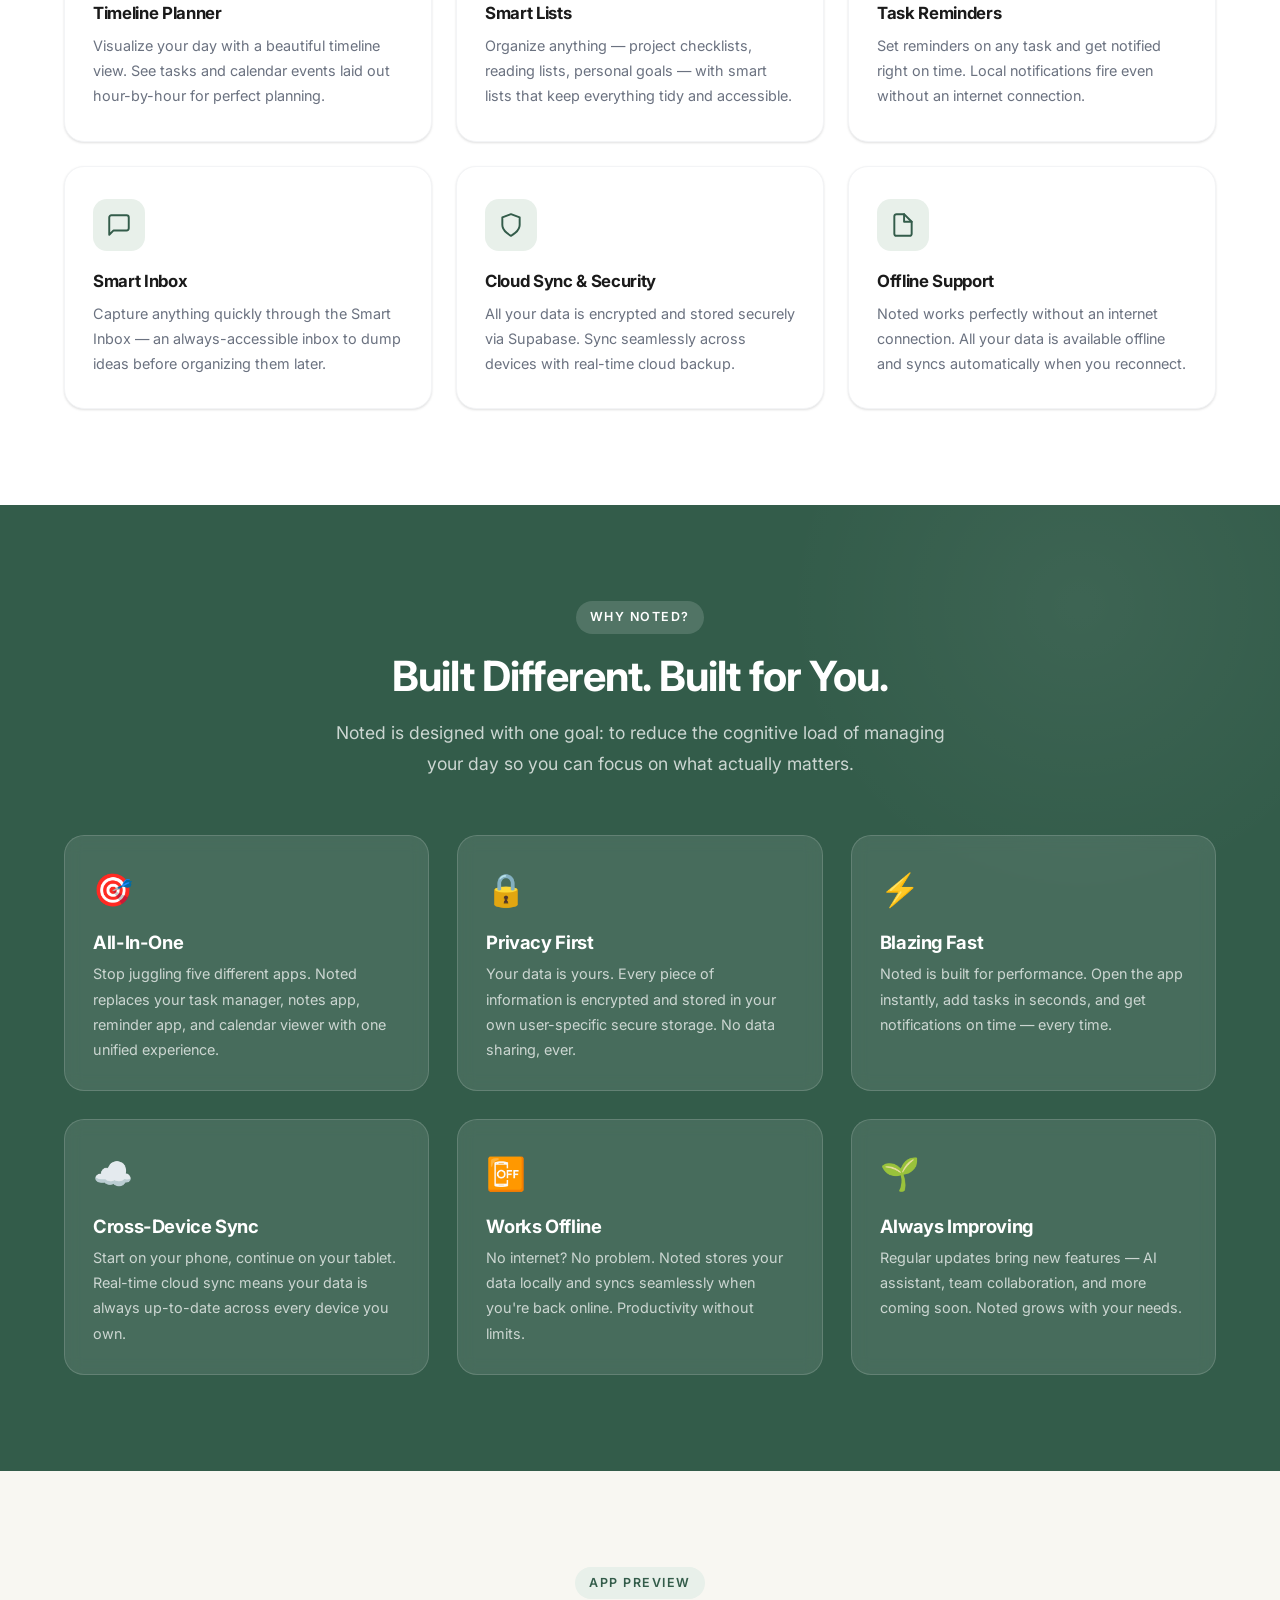
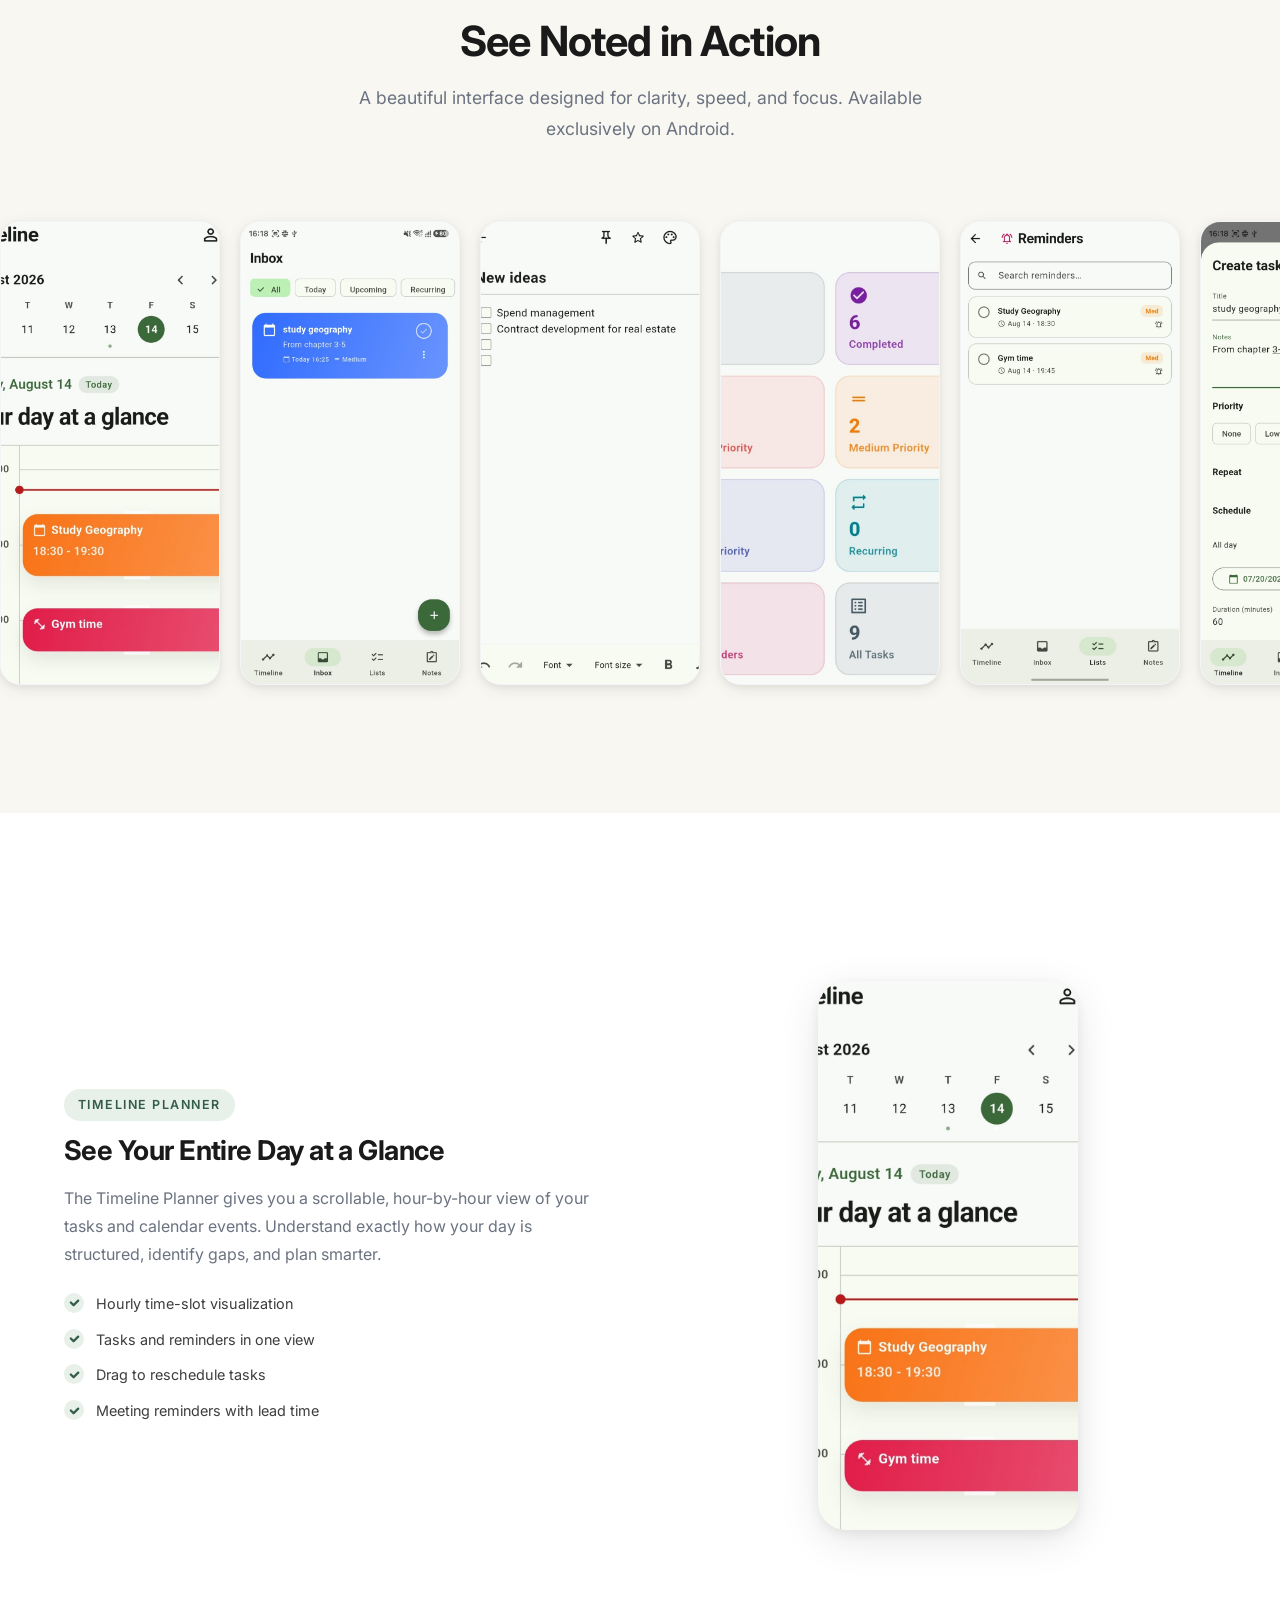
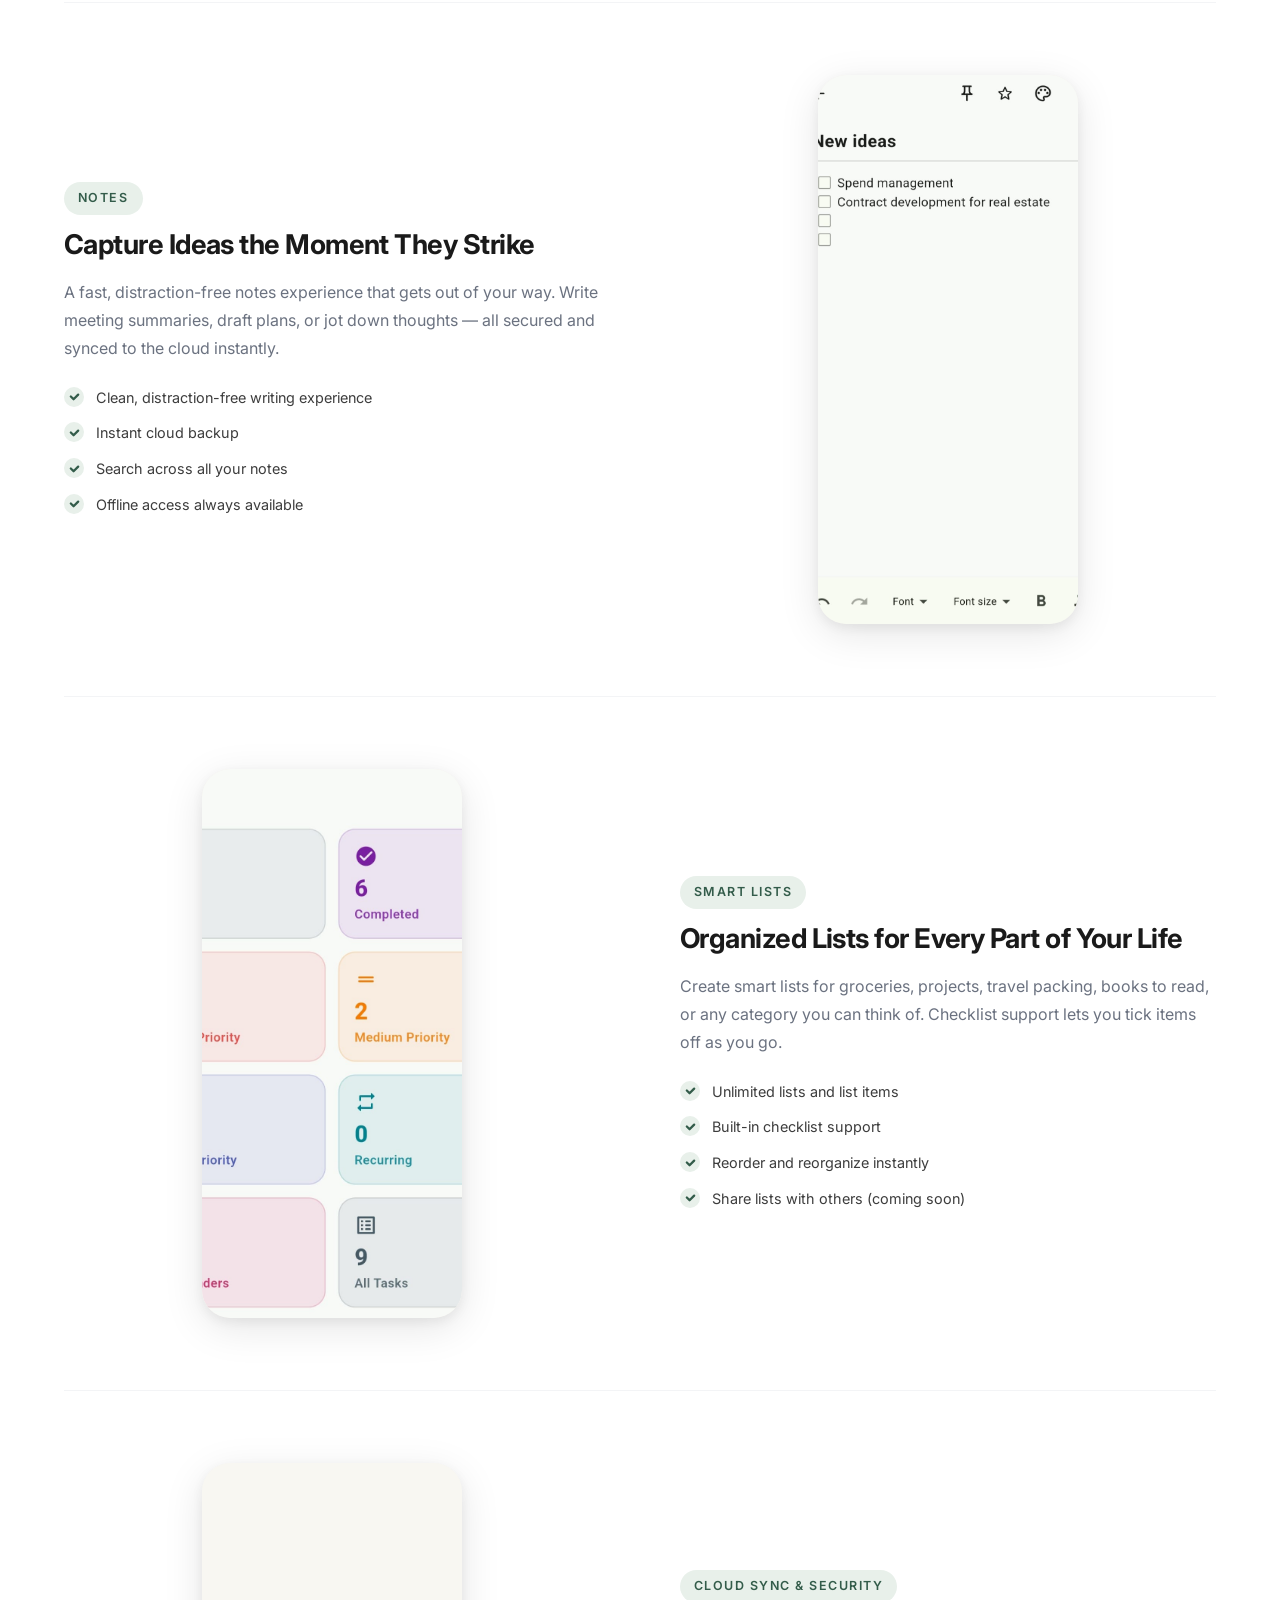
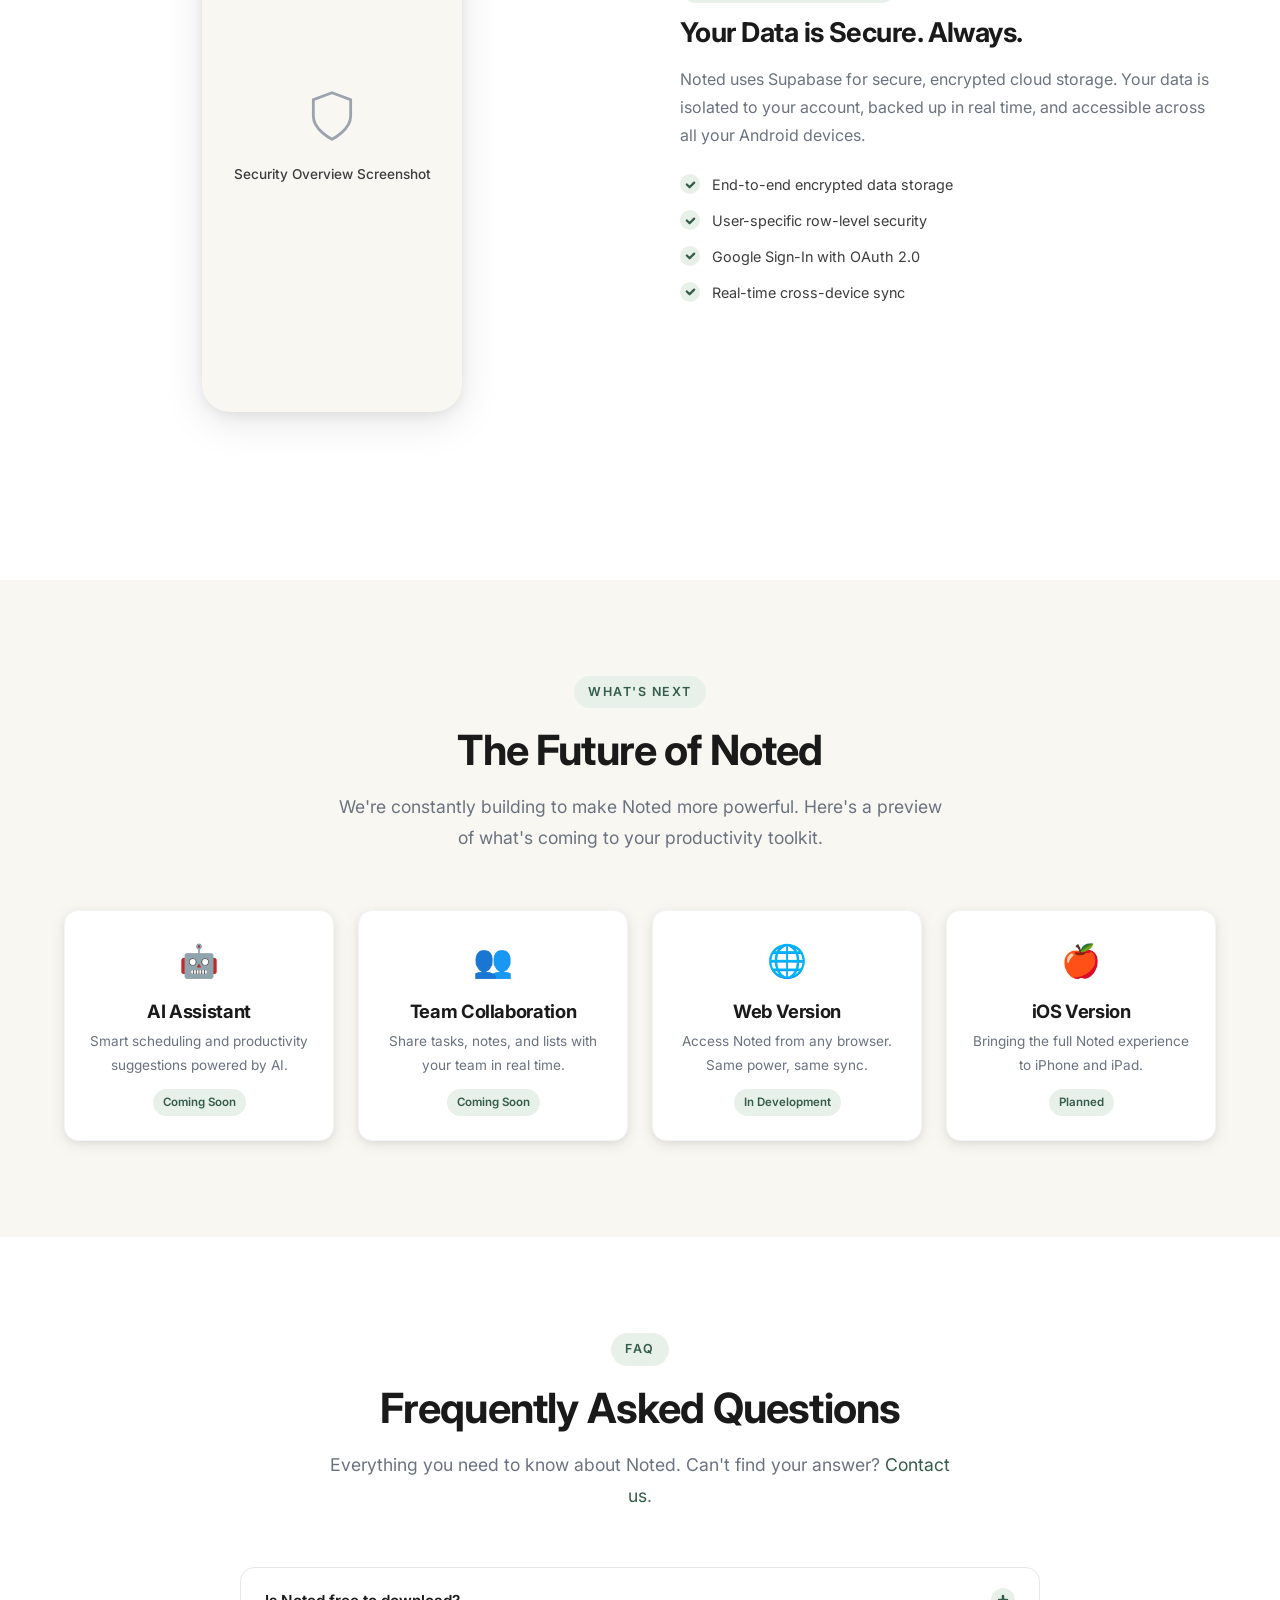
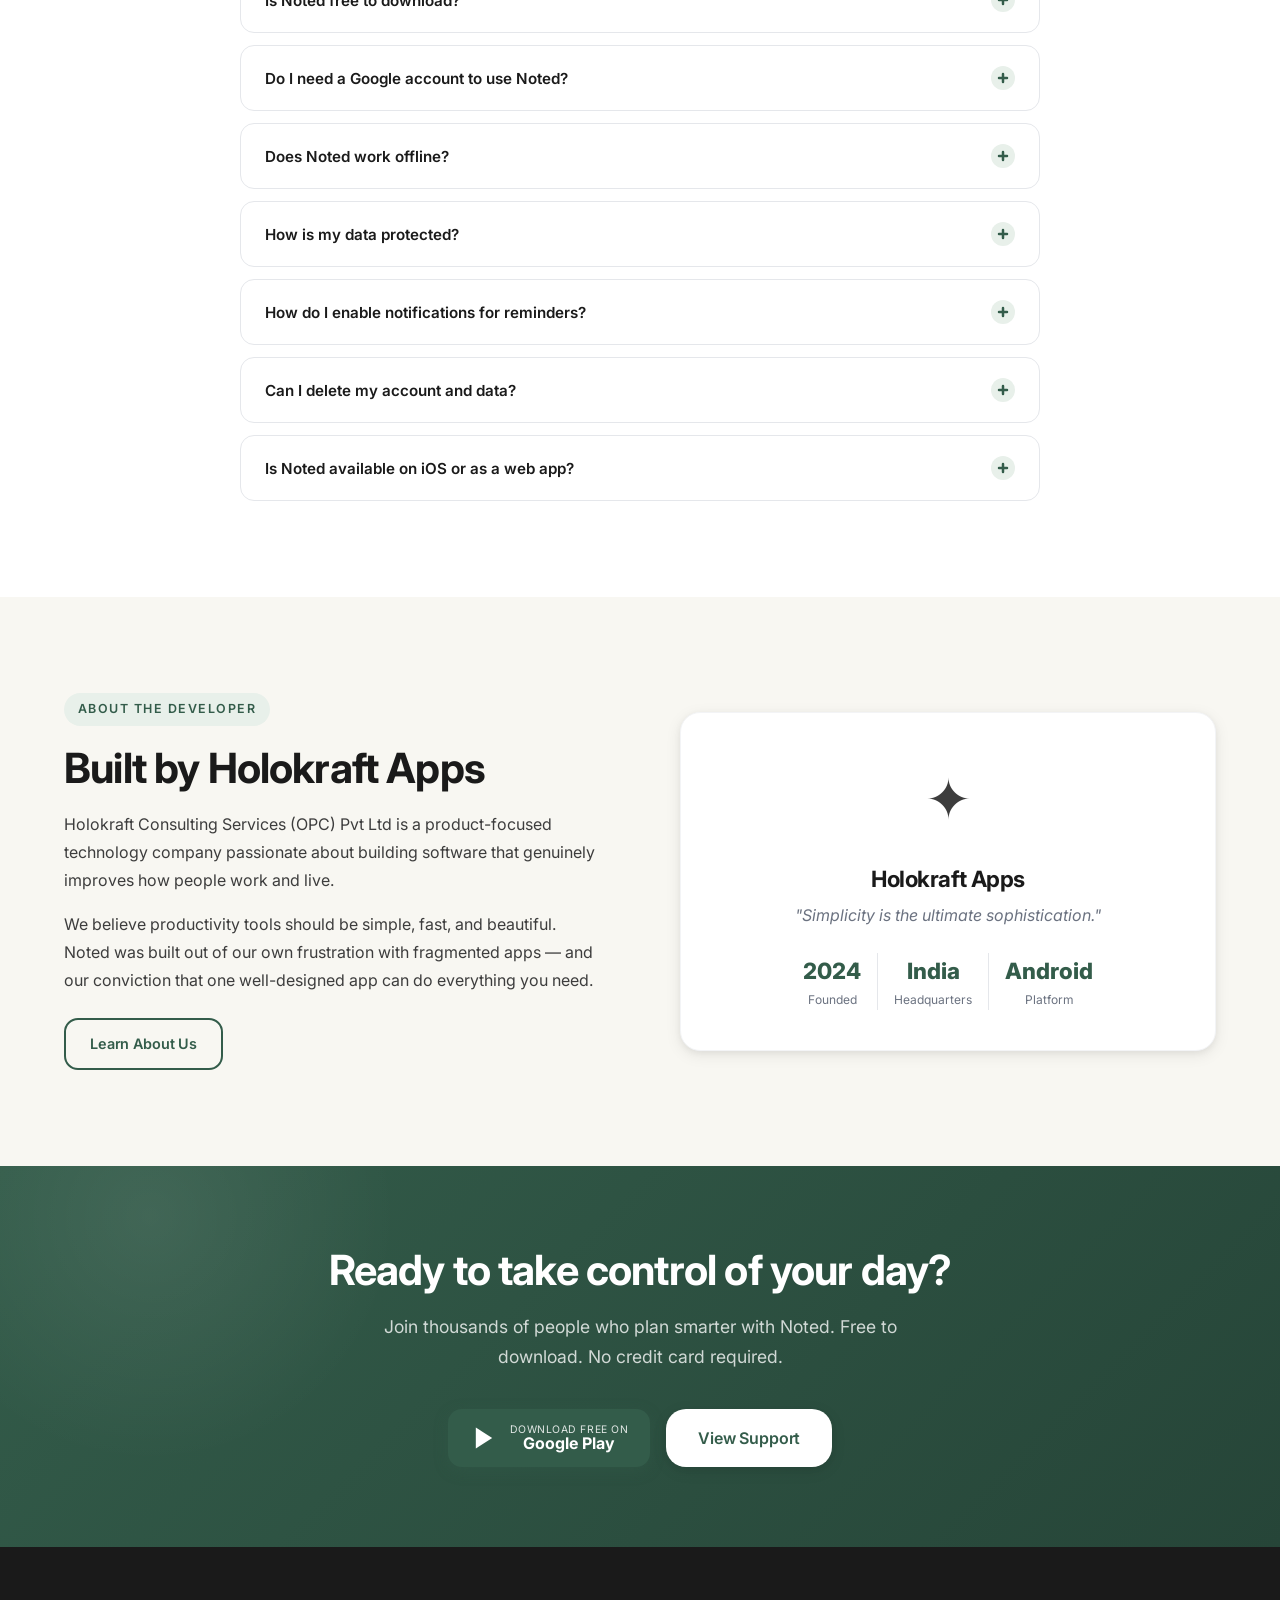
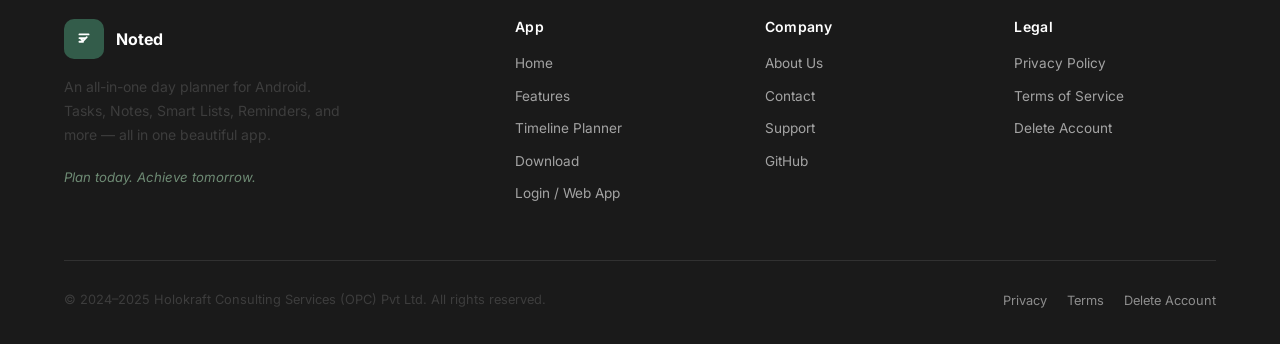
==== commit a02a504d: "fix: fix screenshot alignment in feature spotlights and carousel - Change feature-spot-image aspect-" ====
--- a/index.html
+++ b/index.html
@@ -442,8 +442,8 @@
         </ul>
       </div>
       <div class="feature-spot-visual fade-in">
-        <div class="feature-spot-image" aria-label="Timeline planner screenshot" style="padding:0;overflow:hidden;">
-          <img src="assets/images/screenshots/Timeline_glance.jpeg" alt="Noted Timeline showing your day at a glance" style="width:100%;height:100%;object-fit:cover;border-radius:inherit;" loading="lazy" />
+        <div class="feature-spot-image" aria-label="Timeline planner screenshot">
+          <img src="assets/images/screenshots/Timeline_glance.jpeg" alt="Noted Timeline showing your day at a glance" loading="lazy" />
         </div>
       </div>
     </div>
@@ -510,8 +510,8 @@
         </ul>
       </div>
       <div class="feature-spot-visual fade-in">
-        <div class="feature-spot-image" aria-label="Notes screenshot" style="padding:0;overflow:hidden;">
-          <img src="assets/images/screenshots/New_ideas.jpeg" alt="Noted Notes screen showing New Ideas note with checklist" style="width:100%;height:100%;object-fit:cover;border-radius:inherit;" loading="lazy" />
+        <div class="feature-spot-image" aria-label="Notes screenshot">
+          <img src="assets/images/screenshots/New_ideas.jpeg" alt="Noted Notes screen showing New Ideas note with checklist" loading="lazy" />
         </div>
       </div>
     </div>
@@ -542,8 +542,8 @@
         </ul>
       </div>
       <div class="feature-spot-visual fade-in">
-        <div class="feature-spot-image" aria-label="Smart lists screenshot" style="padding:0;overflow:hidden;">
-          <img src="assets/images/screenshots/Smart_Lists.jpeg" alt="Noted Smart Lists showing categories by priority and type" style="width:100%;height:100%;object-fit:cover;border-radius:inherit;" loading="lazy" />
+        <div class="feature-spot-image" aria-label="Smart lists screenshot">
+          <img src="assets/images/screenshots/Smart_Lists.jpeg" alt="Noted Smart Lists showing categories by priority and type" loading="lazy" />
         </div>
       </div>
     </div>
--- a/assets/css/style.css
+++ b/assets/css/style.css
@@ -600,16 +600,23 @@
 }
 .feature-spot-image {
   width: 100%;
-  max-width: 380px;
+  max-width: 260px;
   background: var(--secondary);
   border-radius: var(--radius-xl);
-  aspect-ratio: 4/3;
+  aspect-ratio: 9/19;
   display: flex;
   align-items: center;
   justify-content: center;
   position: relative;
   overflow: hidden;
   box-shadow: var(--shadow-lg);
+}
+.feature-spot-image img {
+  width: 100%;
+  height: 100%;
+  object-fit: cover;
+  object-position: top center;
+  border-radius: inherit;
 }
 .feature-spot-content .section-label { margin-bottom: 14px; }
 .feature-spot-content h3 { margin-bottom: 16px; }
@@ -687,6 +694,12 @@
   justify-content: center;
   border: 1px solid var(--border-light);
   position: relative;
+}
+.screenshot-item img {
+  width: 100%;
+  height: 100%;
+  object-fit: cover;
+  object-position: top center;
 }
 .screenshot-placeholder {
   display: flex;
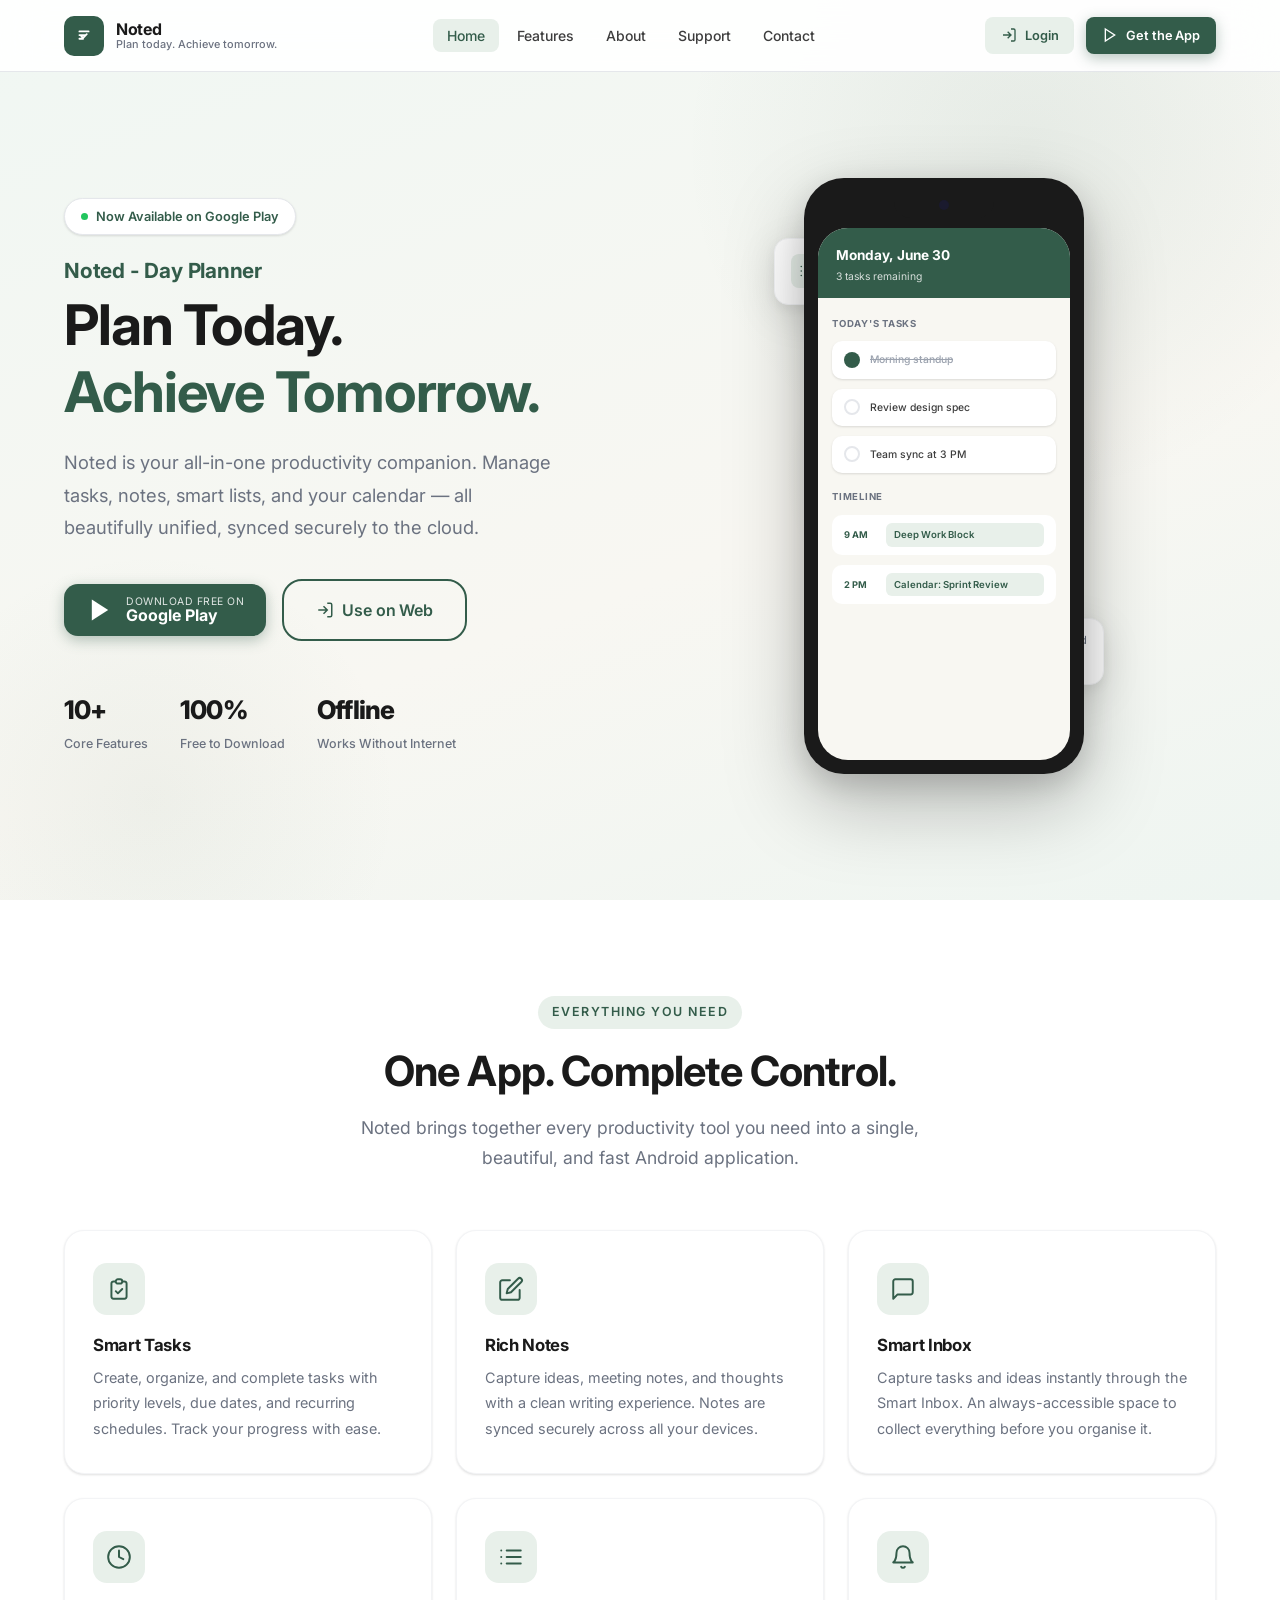
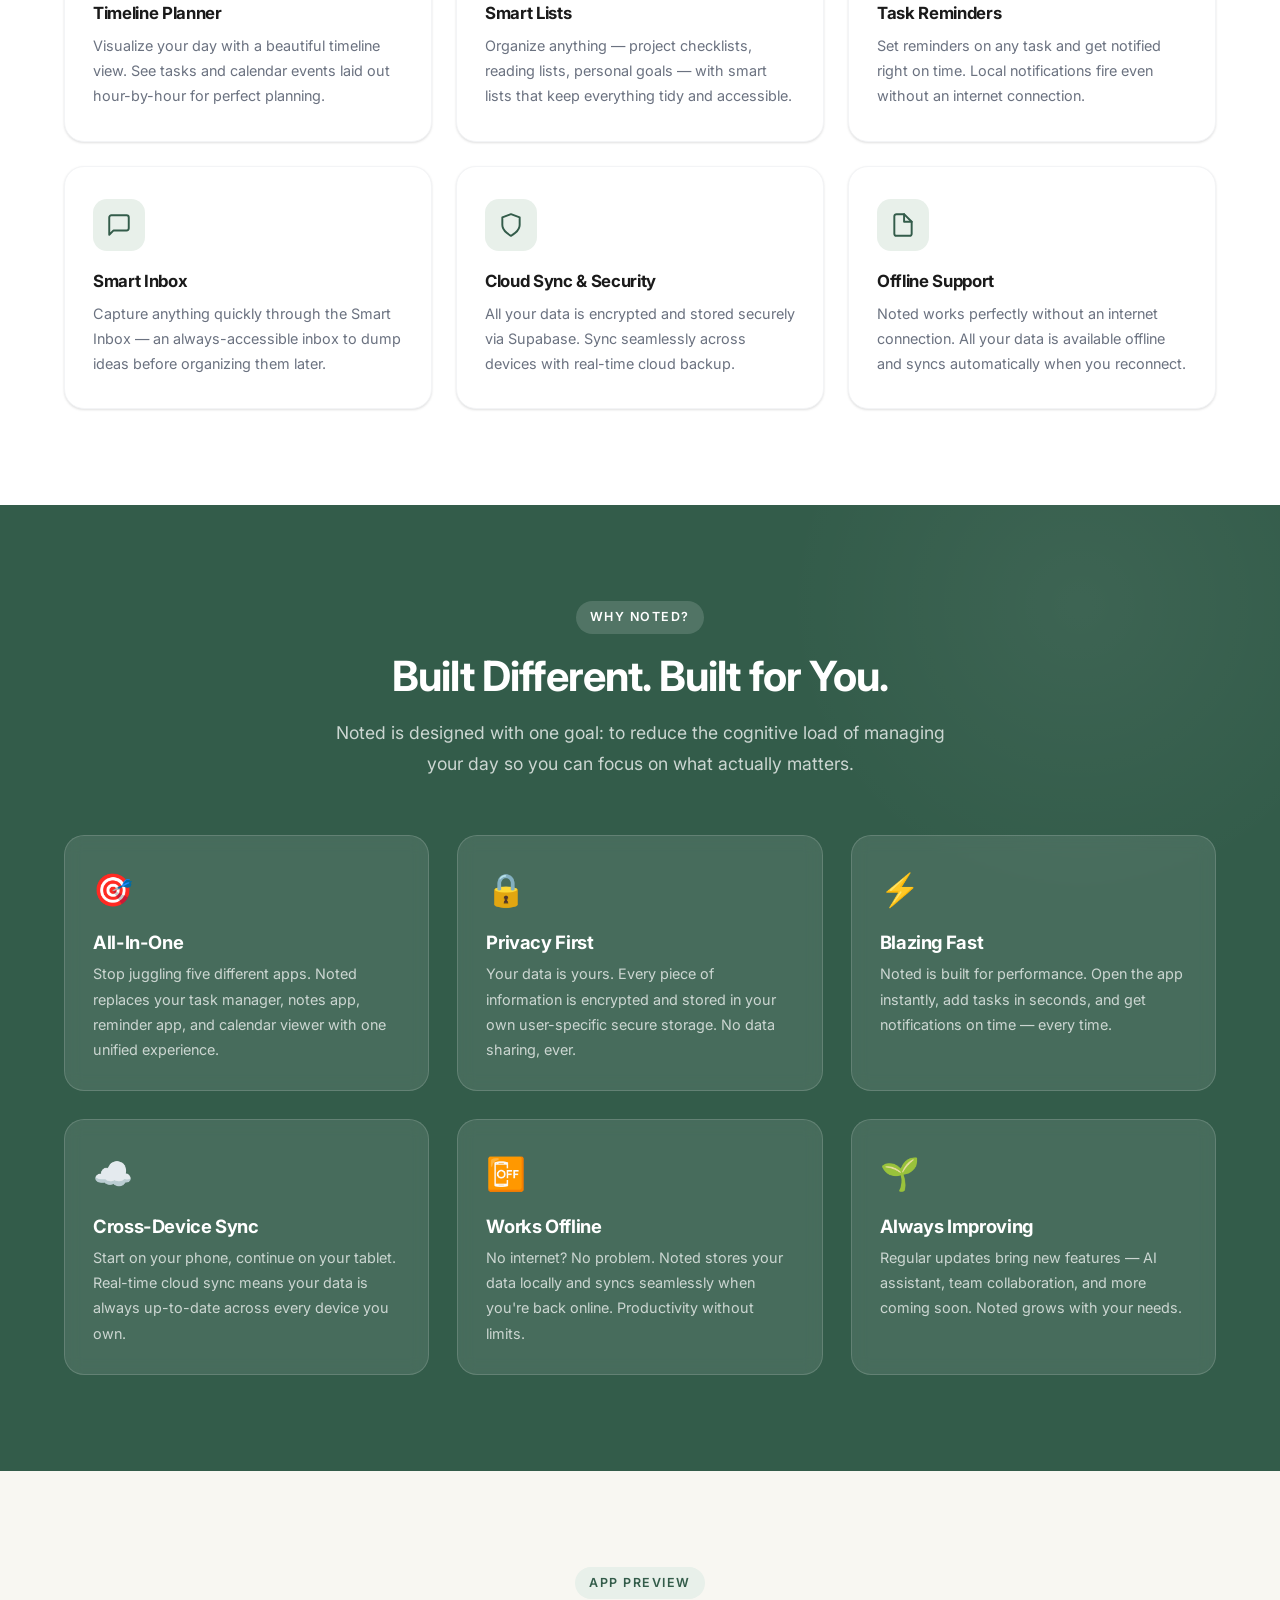
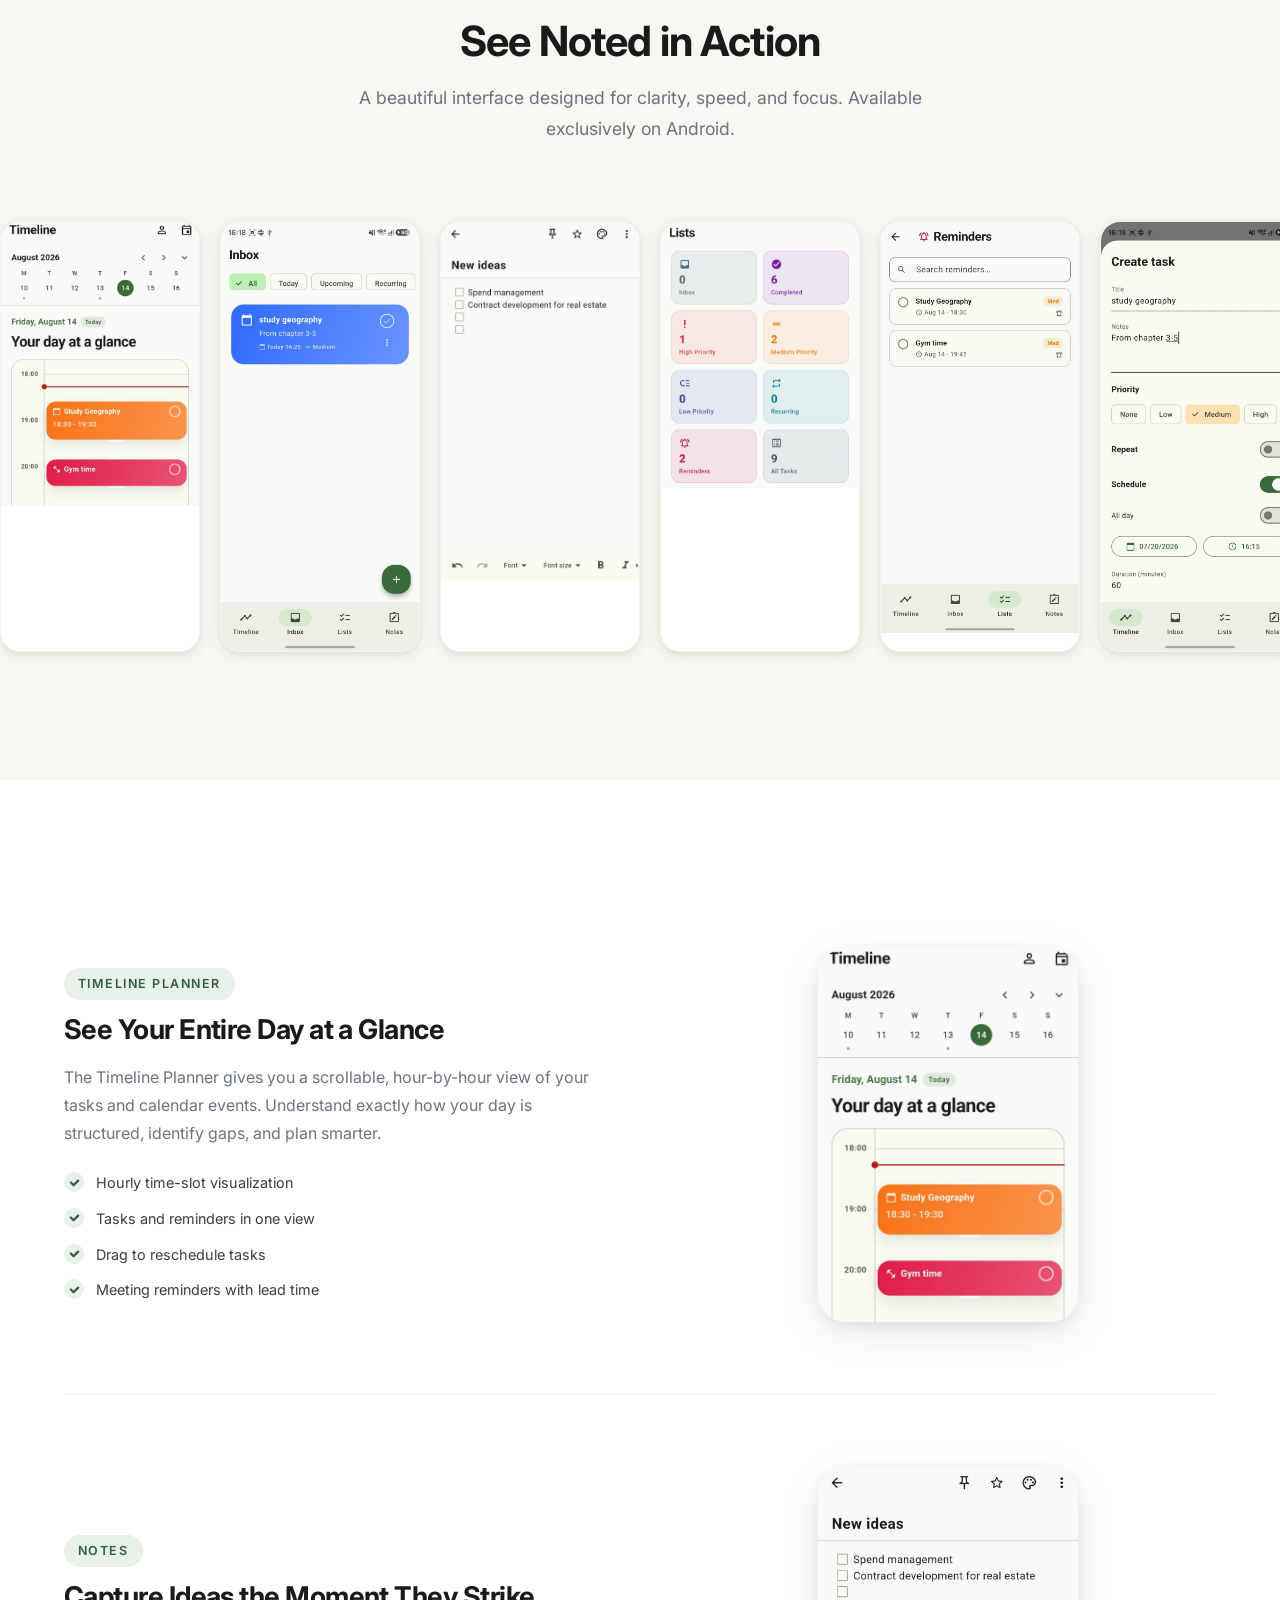
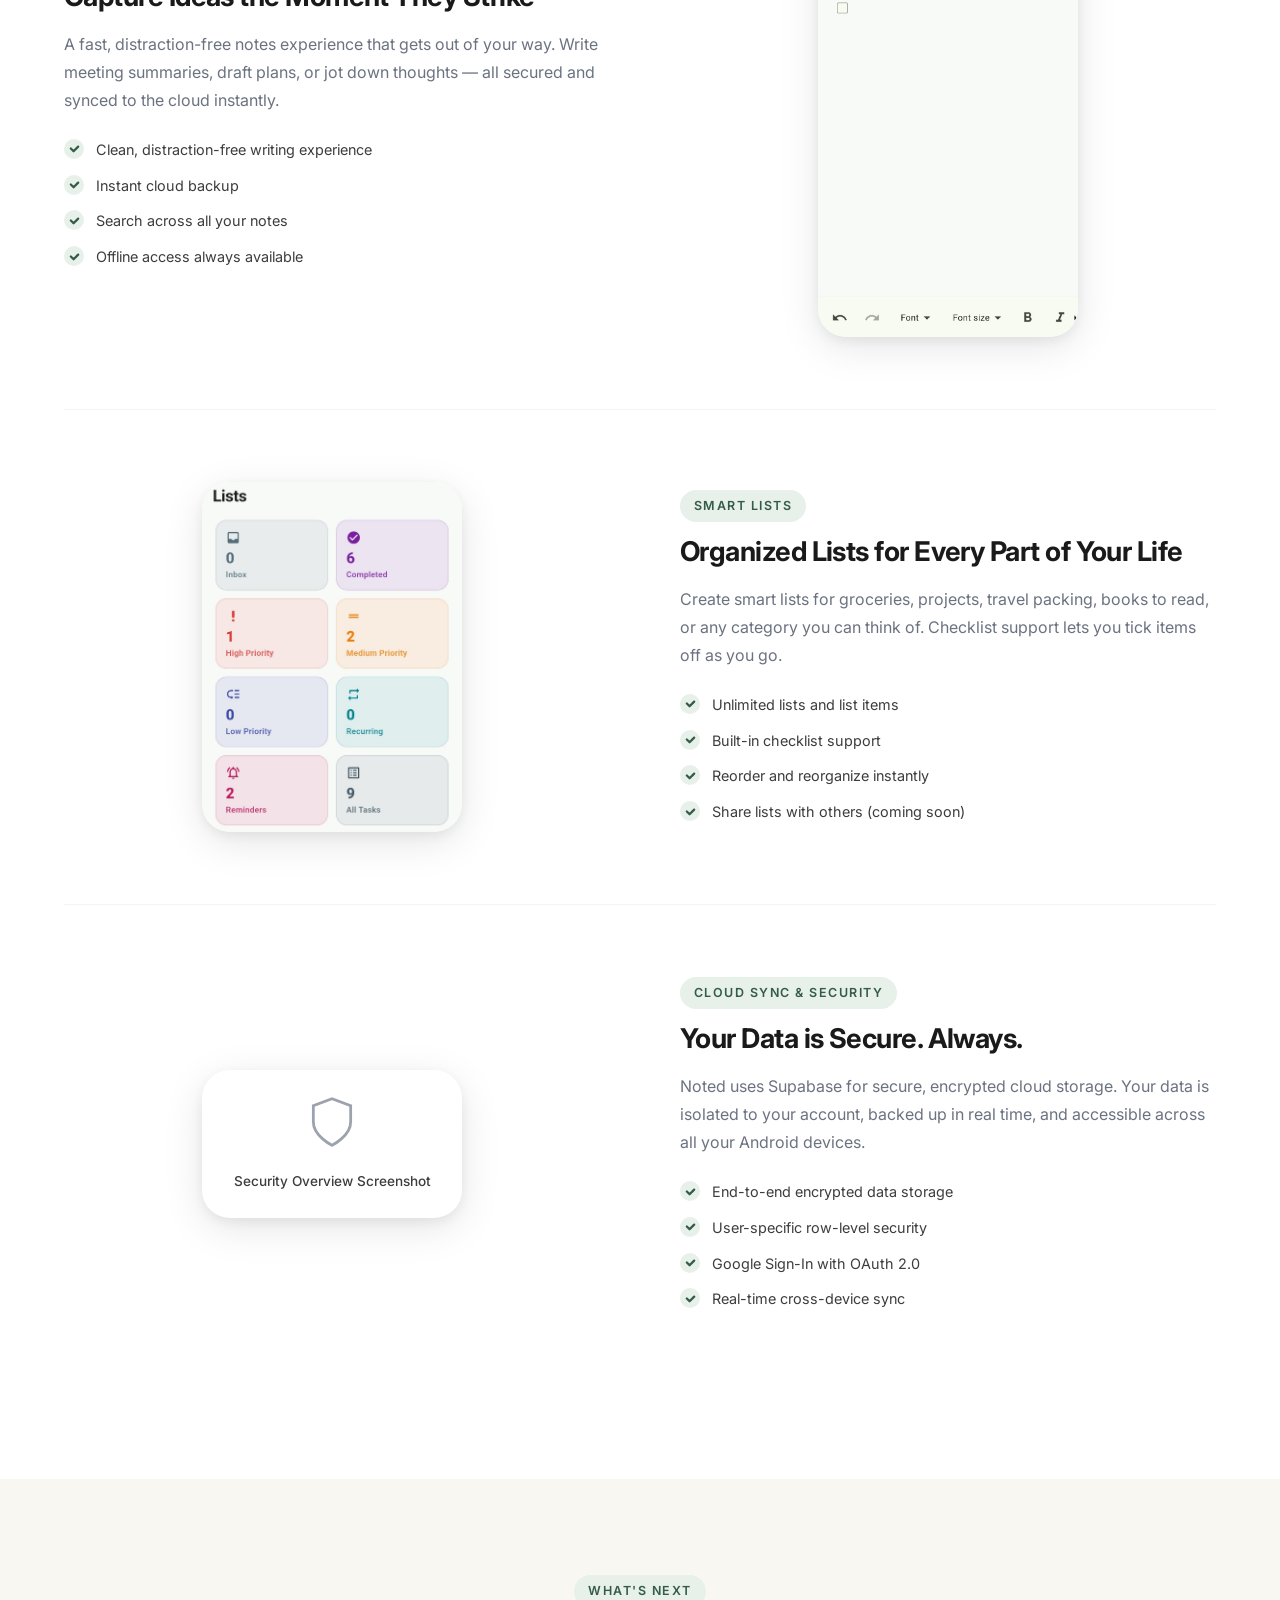
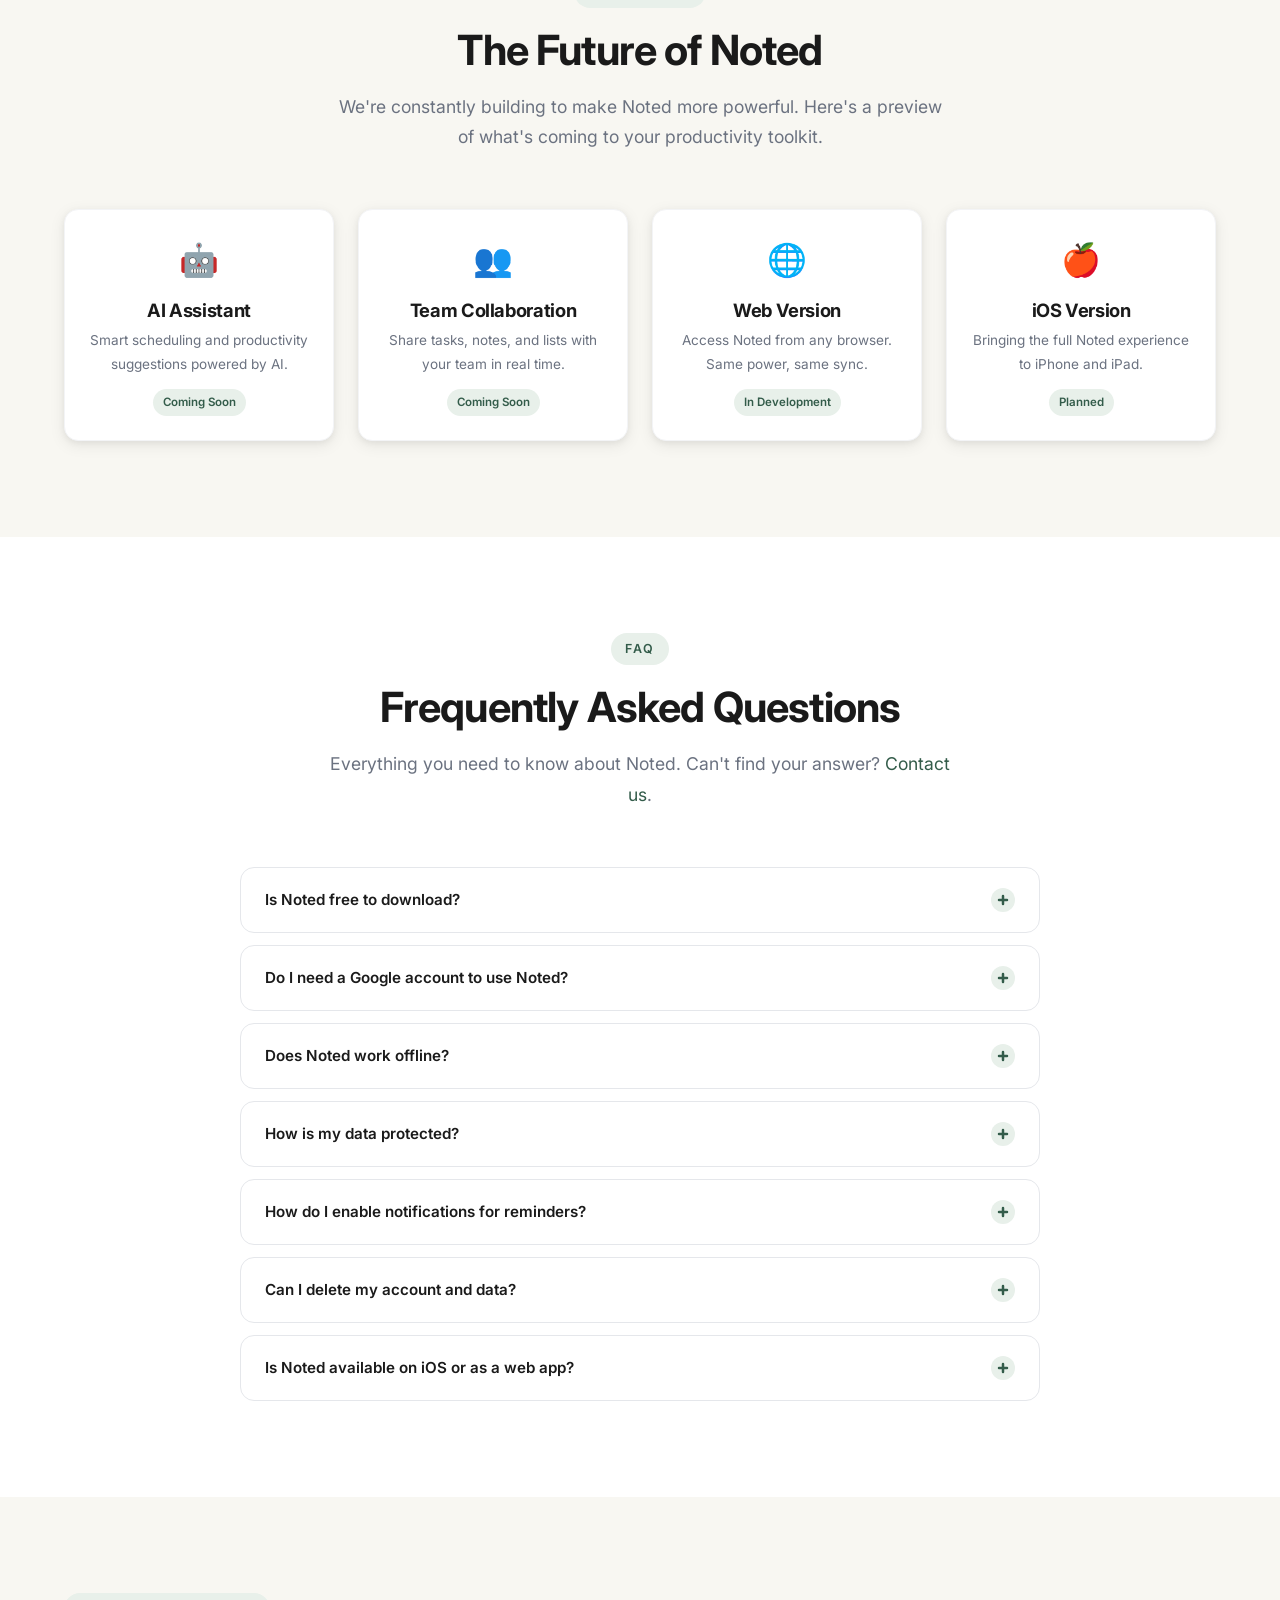
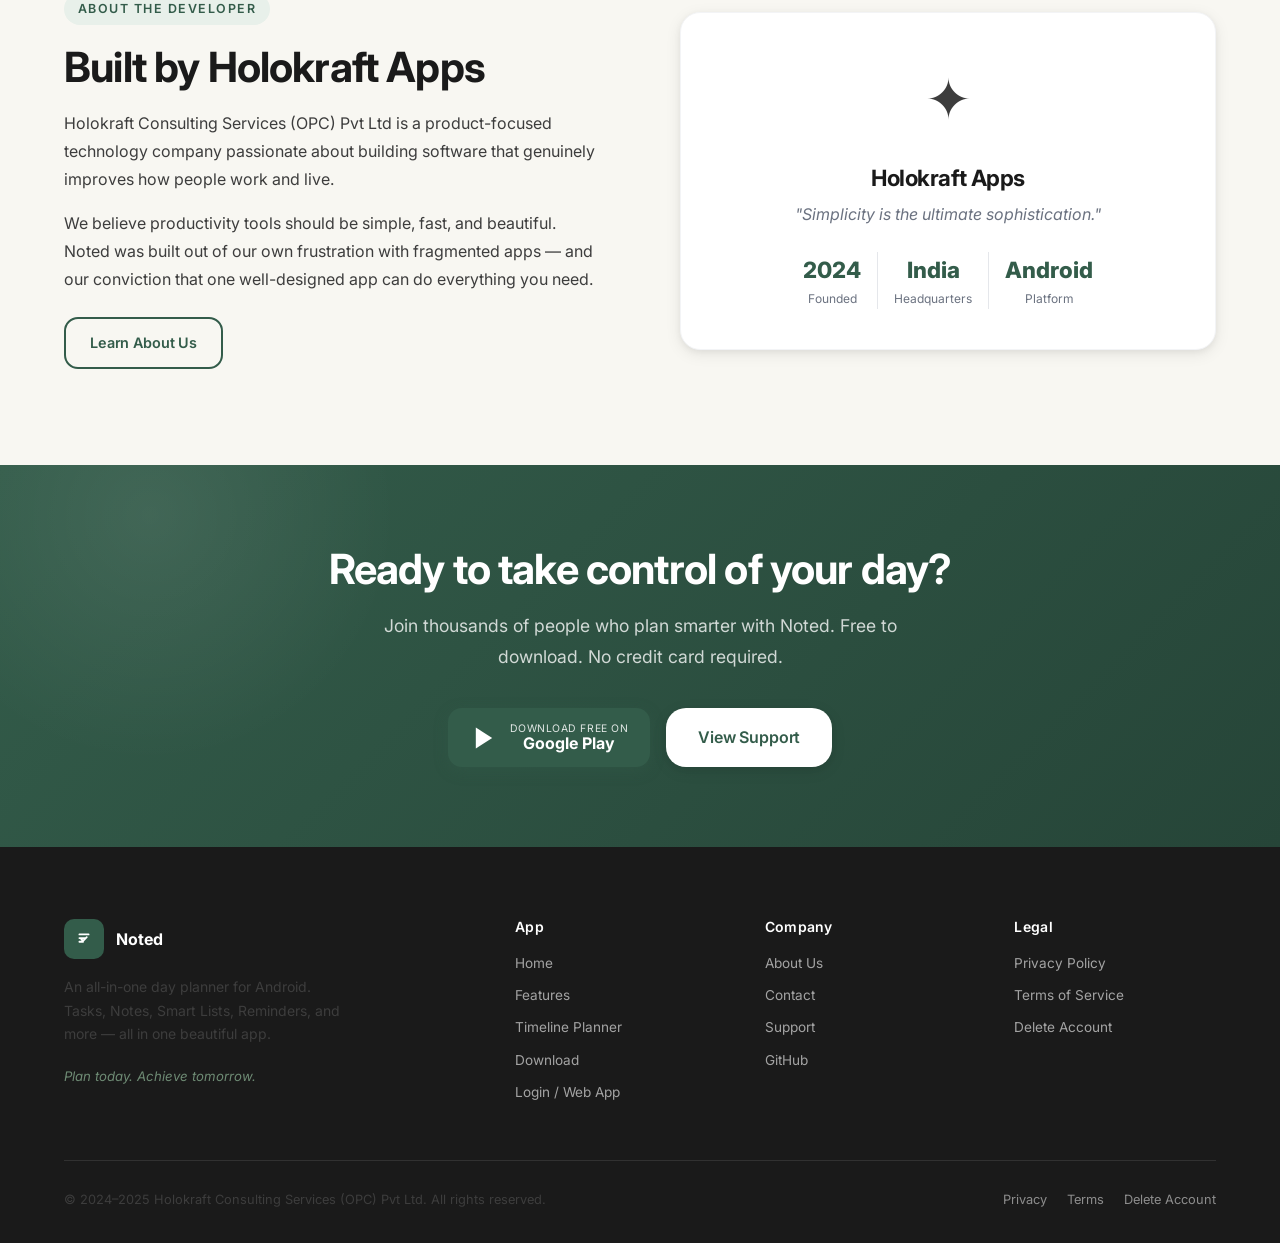
==== commit 8f425578: "feat: add Google Analytics (G-2QM60VEDBB) to all pages Co-Authored-By: Claude Sonnet 4.6 <noreply@an" ====
--- a/index.html
+++ b/index.html
@@ -1,6 +1,14 @@
 <!DOCTYPE html>
 <html lang="en">
 <head>
+  <!-- Google tag (gtag.js) -->
+  <script async src="https://www.googletagmanager.com/gtag/js?id=G-2QM60VEDBB"></script>
+  <script>
+    window.dataLayer = window.dataLayer || [];
+    function gtag(){dataLayer.push(arguments);}
+    gtag('js', new Date());
+    gtag('config', 'G-2QM60VEDBB');
+  </script>
   <meta charset="UTF-8" />
   <meta name="viewport" content="width=device-width, initial-scale=1.0" />
   <meta name="google-site-verification" content="kivEXV7plf2TeI4MAMBoyVJ9rOgd-6QzUGLVrRalGFM" />
--- a/assets/css/style.css
+++ b/assets/css/style.css
@@ -601,21 +601,14 @@
 .feature-spot-image {
   width: 100%;
   max-width: 260px;
-  background: var(--secondary);
   border-radius: var(--radius-xl);
-  aspect-ratio: 9/19;
-  display: flex;
-  align-items: center;
-  justify-content: center;
-  position: relative;
   overflow: hidden;
   box-shadow: var(--shadow-lg);
 }
 .feature-spot-image img {
   width: 100%;
-  height: 100%;
-  object-fit: cover;
-  object-position: top center;
+  height: auto;
+  display: block;
   border-radius: inherit;
 }
 .feature-spot-content .section-label { margin-bottom: 14px; }
@@ -683,23 +676,17 @@
 .screenshots-scroll::-webkit-scrollbar-thumb { background: var(--accent); border-radius: 2px; }
 .screenshot-item {
   flex-shrink: 0;
-  width: 220px;
+  width: 200px;
   background: var(--white);
   border-radius: var(--radius-lg);
   overflow: hidden;
   box-shadow: var(--shadow-md);
-  aspect-ratio: 9/19;
-  display: flex;
-  align-items: center;
-  justify-content: center;
   border: 1px solid var(--border-light);
-  position: relative;
 }
 .screenshot-item img {
   width: 100%;
-  height: 100%;
-  object-fit: cover;
-  object-position: top center;
+  height: auto;
+  display: block;
 }
 .screenshot-placeholder {
   display: flex;
